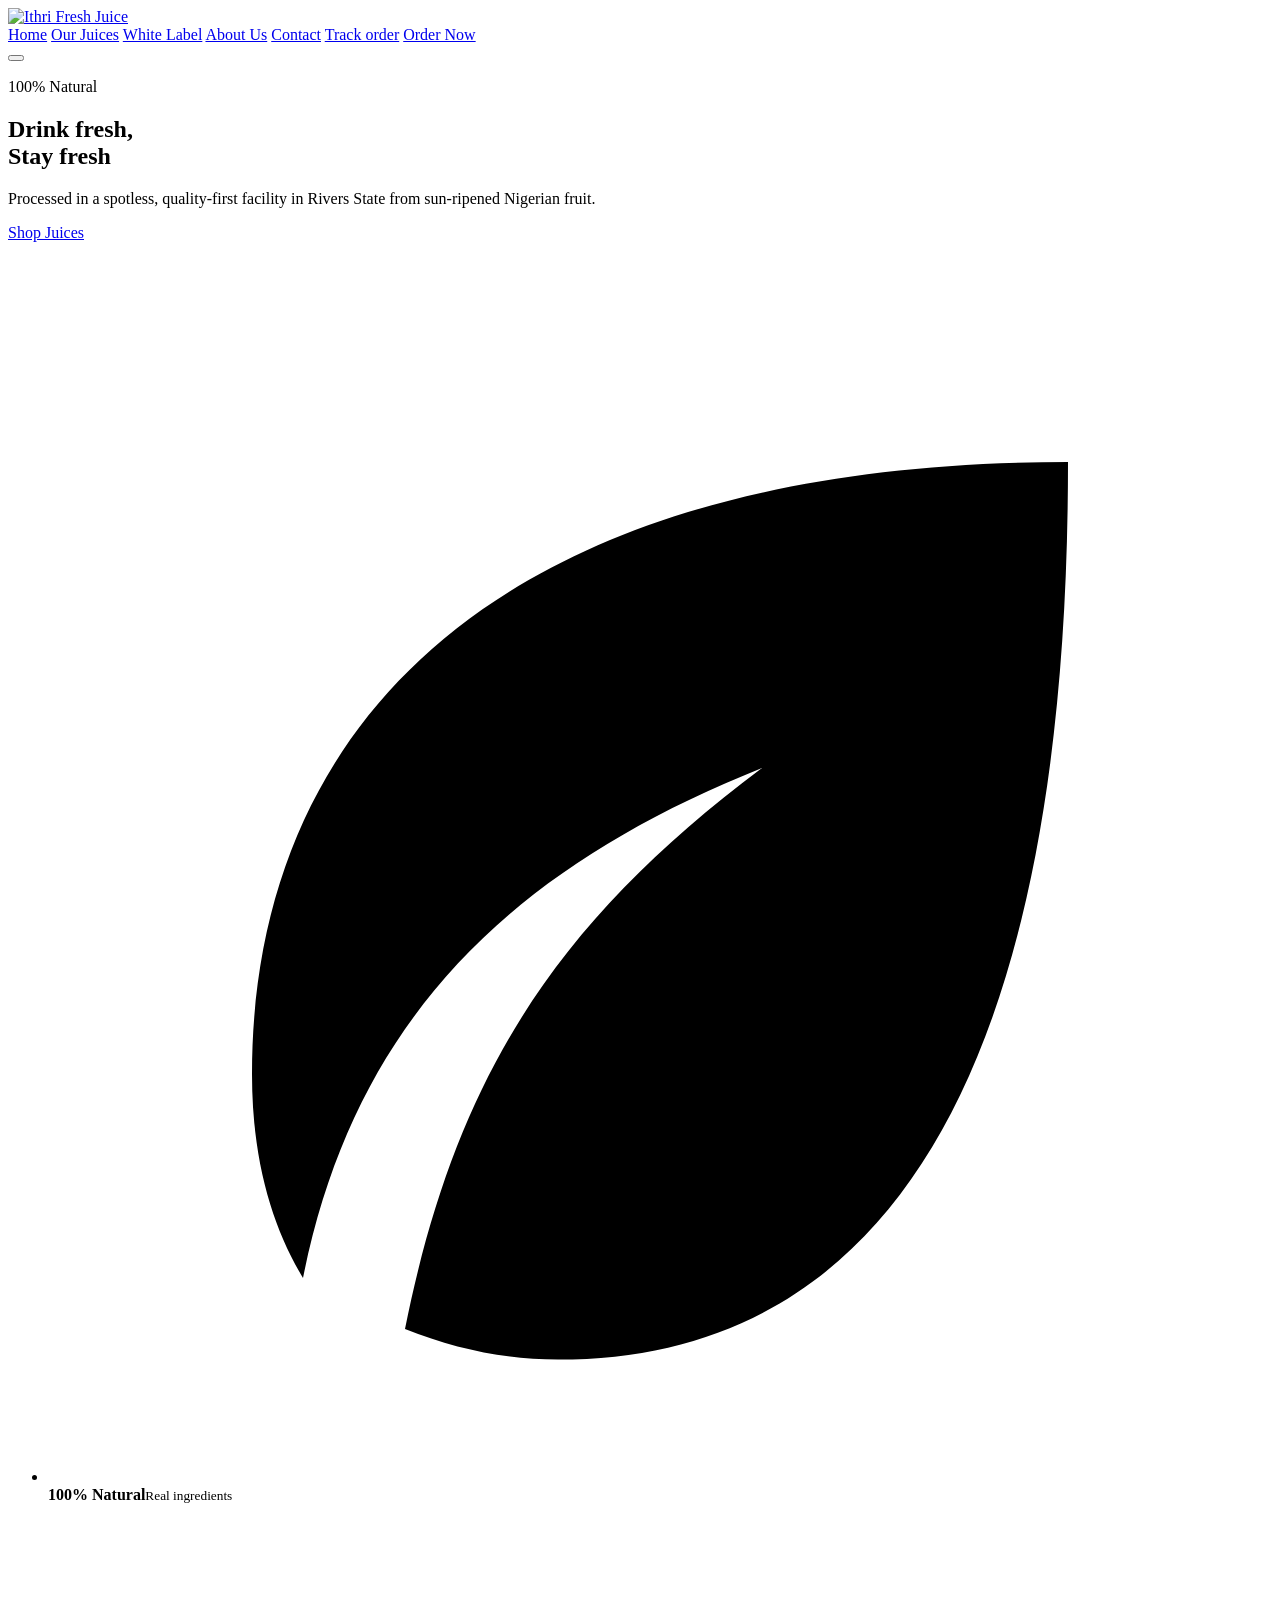
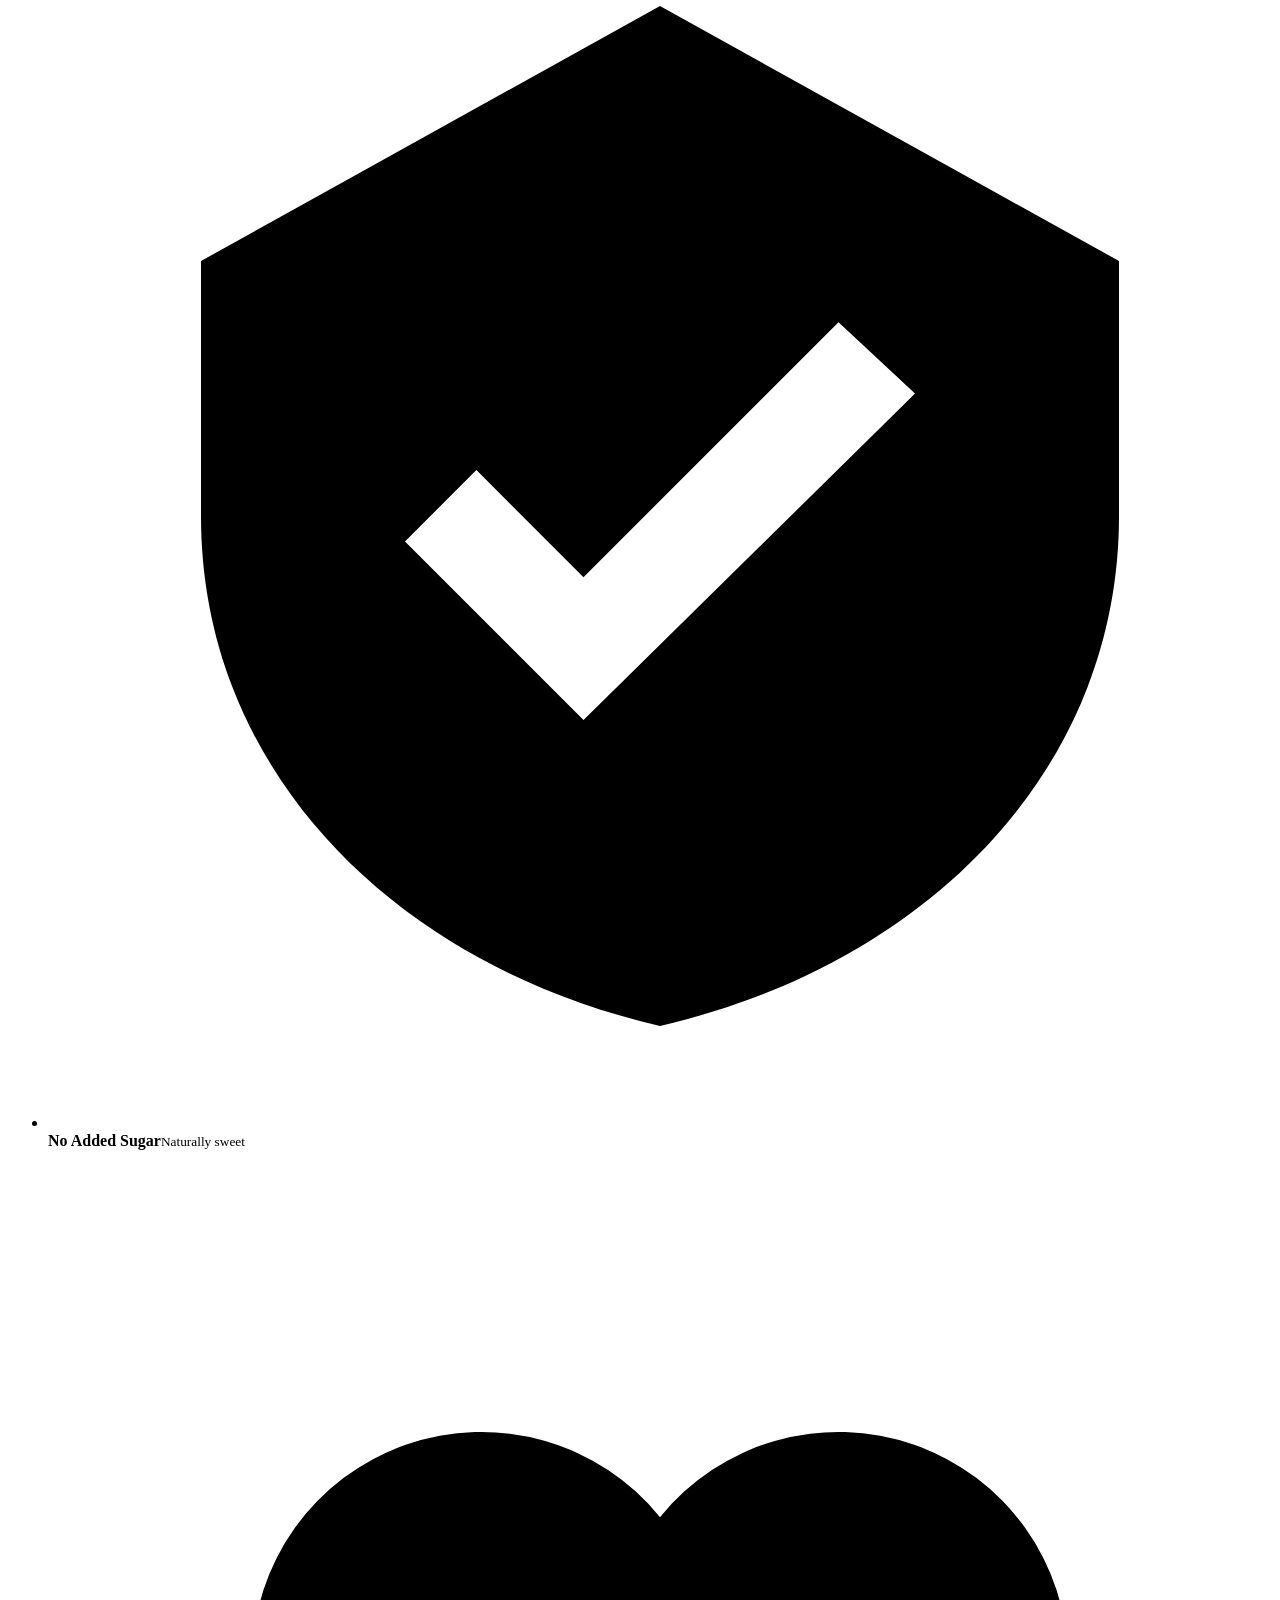
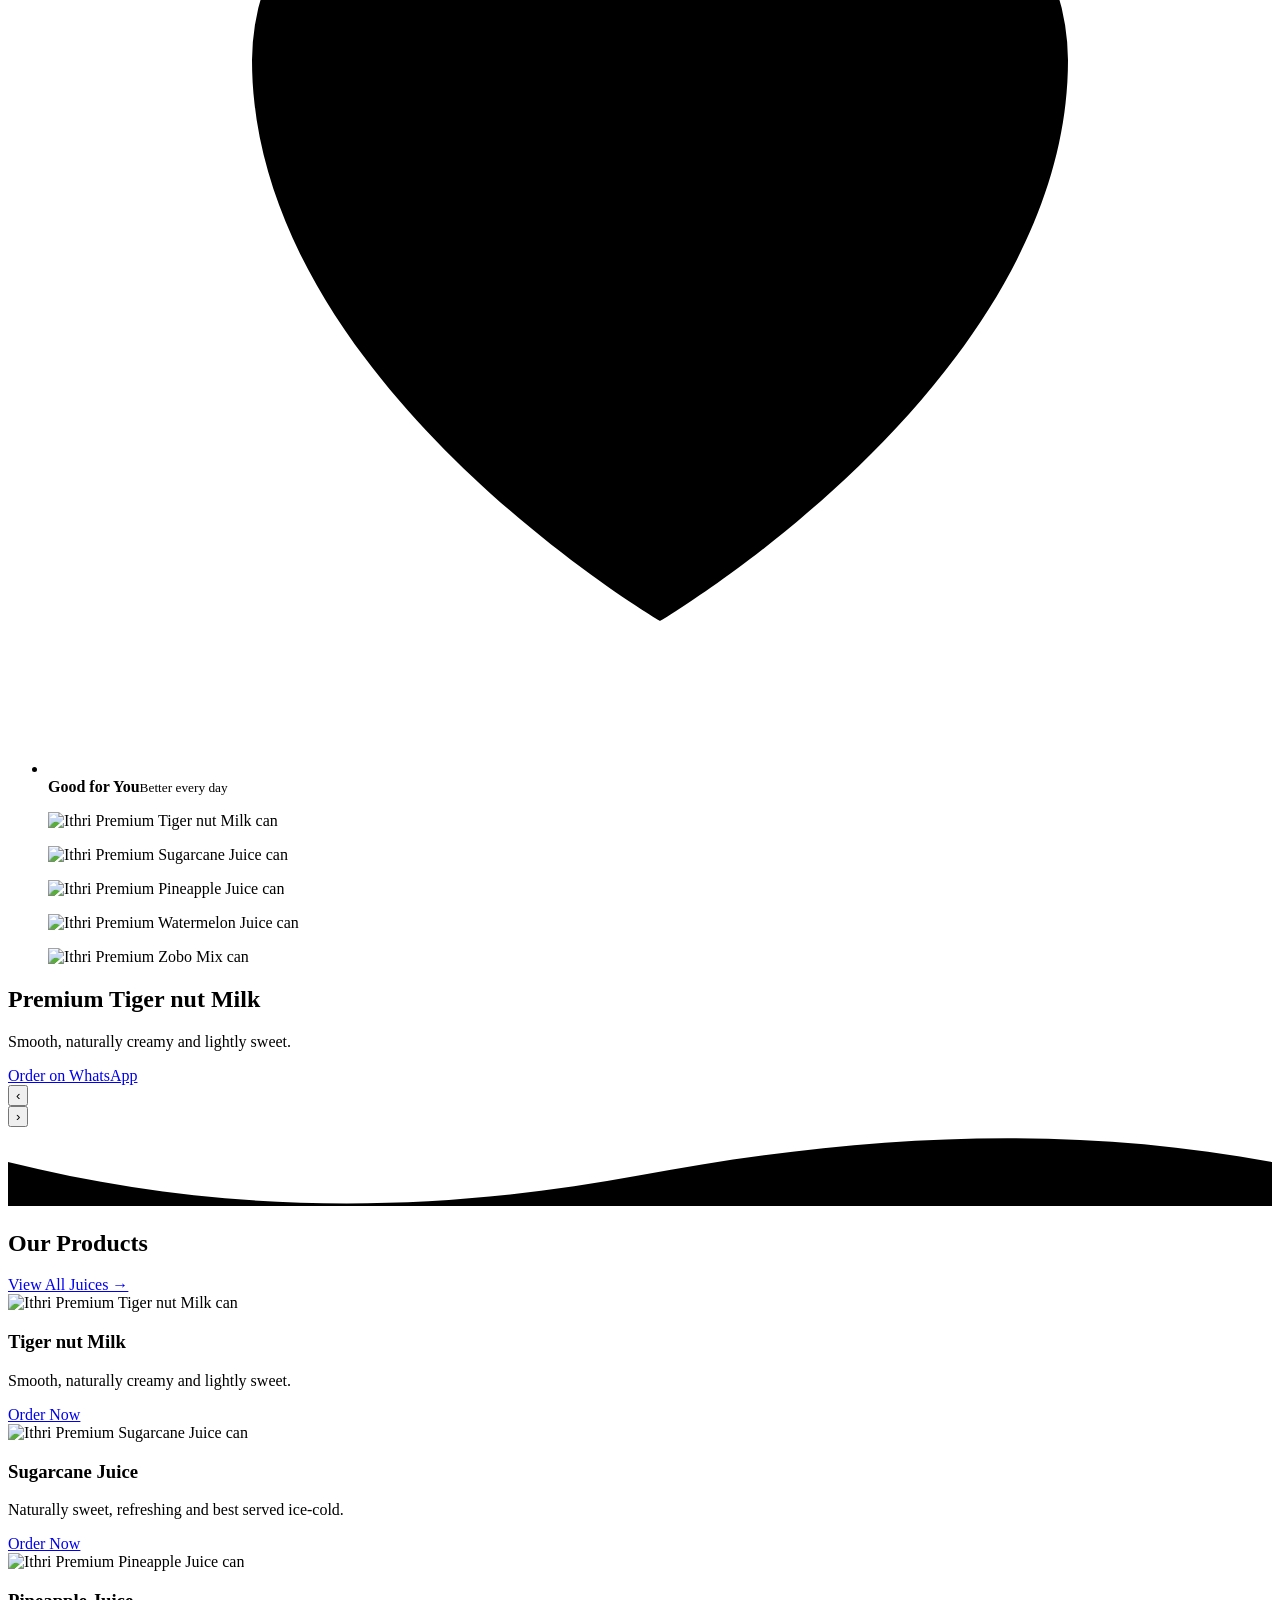
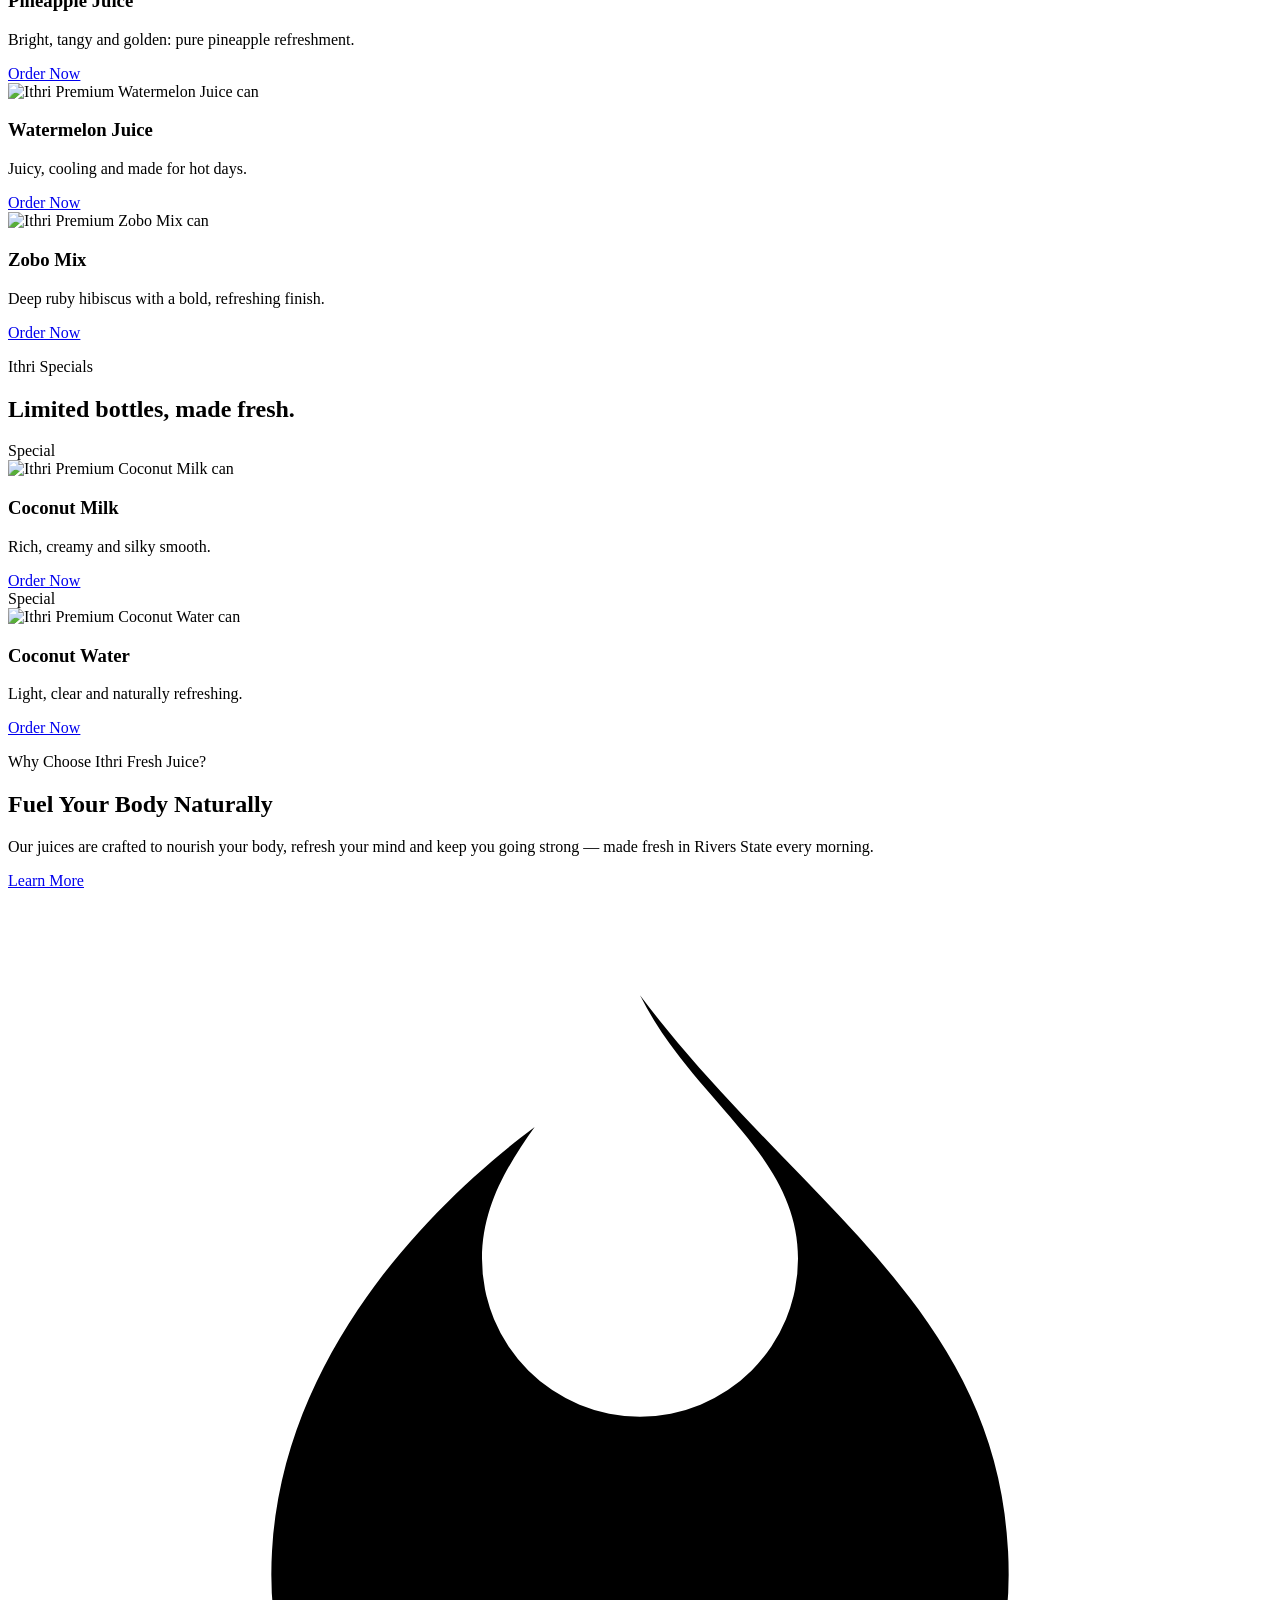
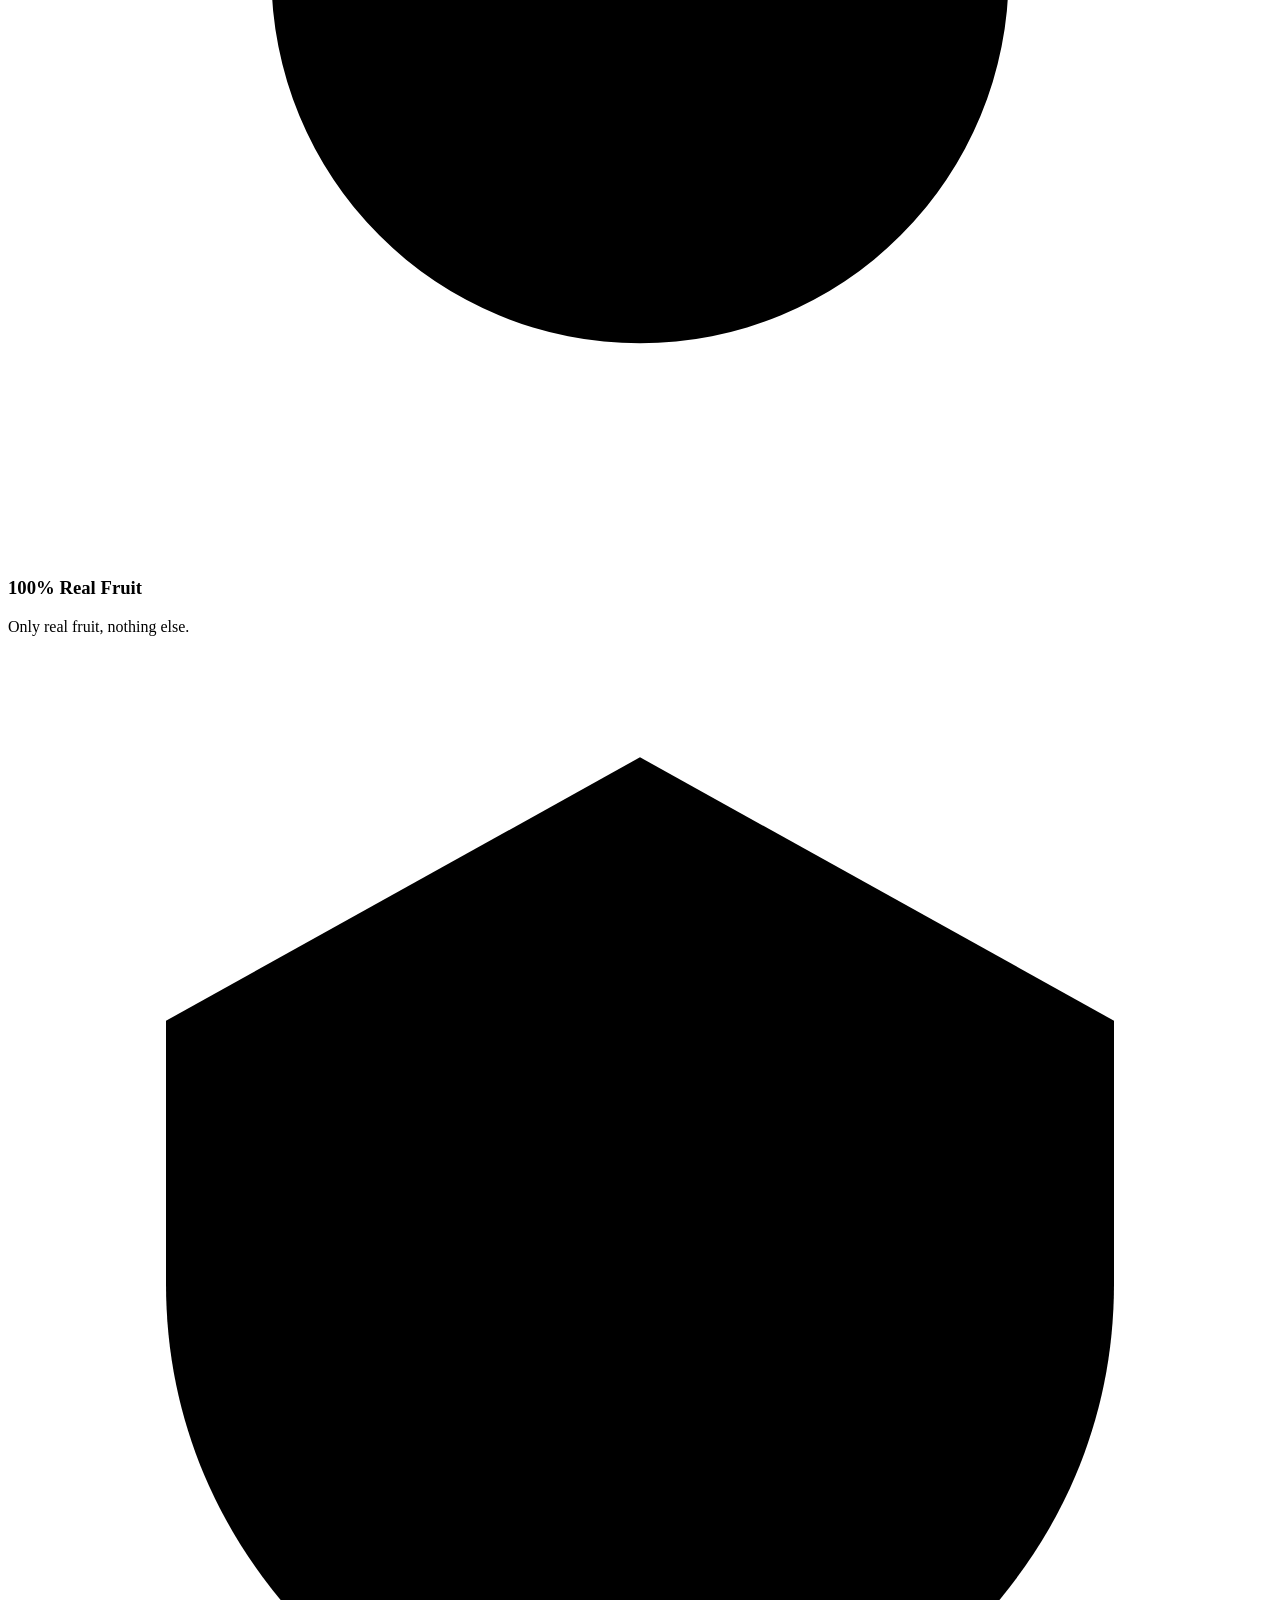
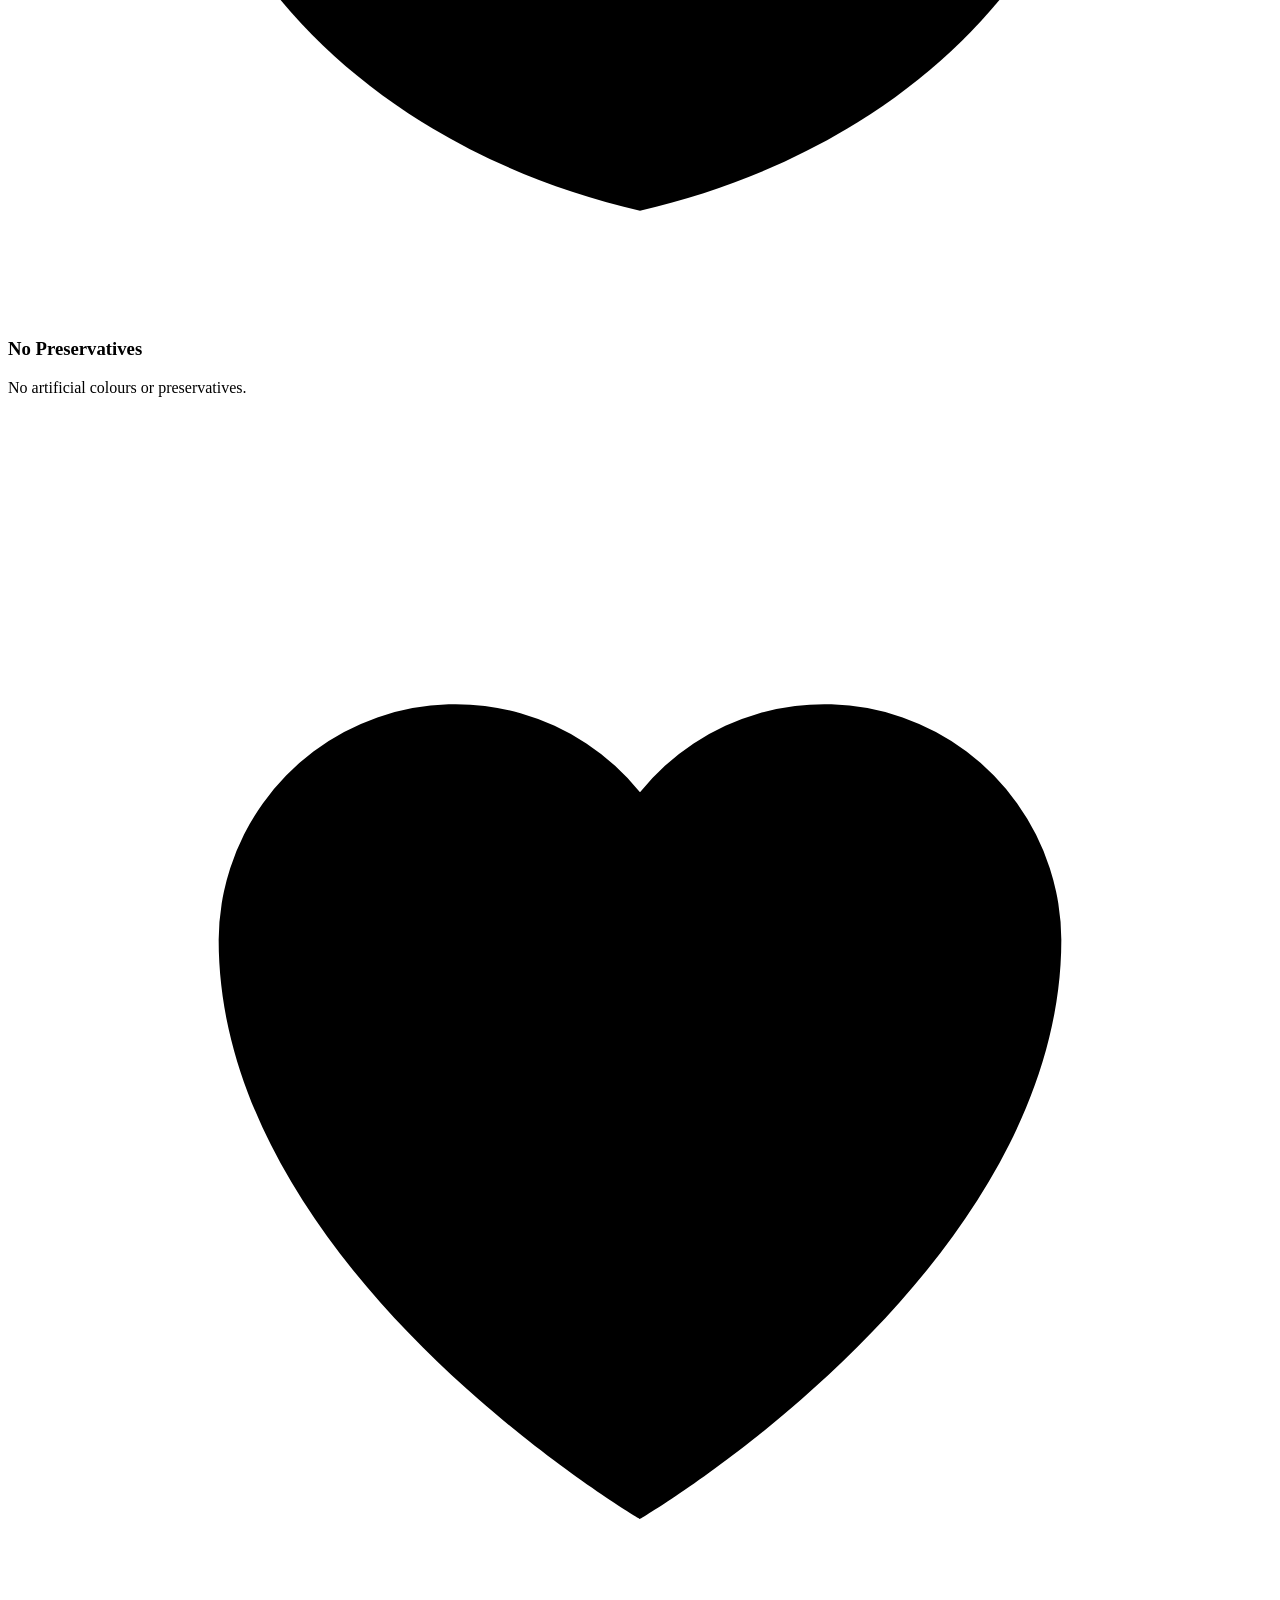
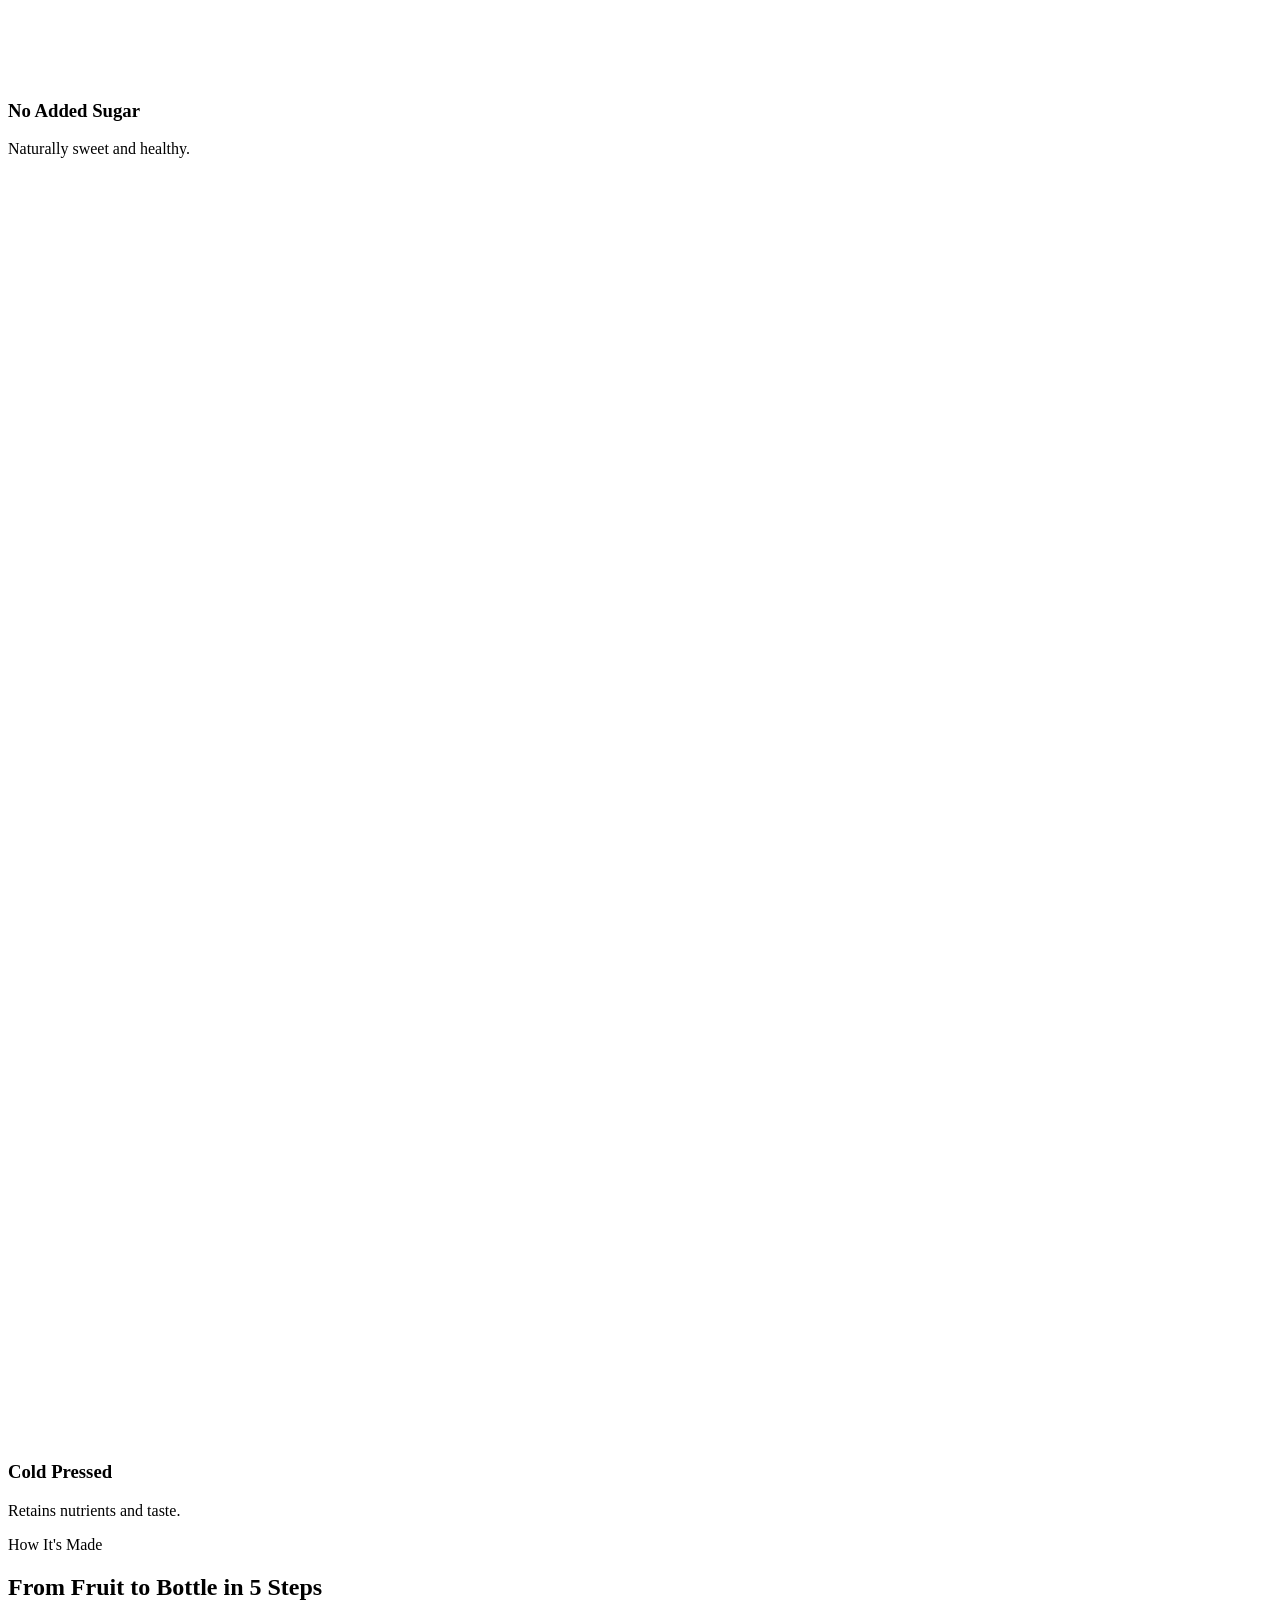
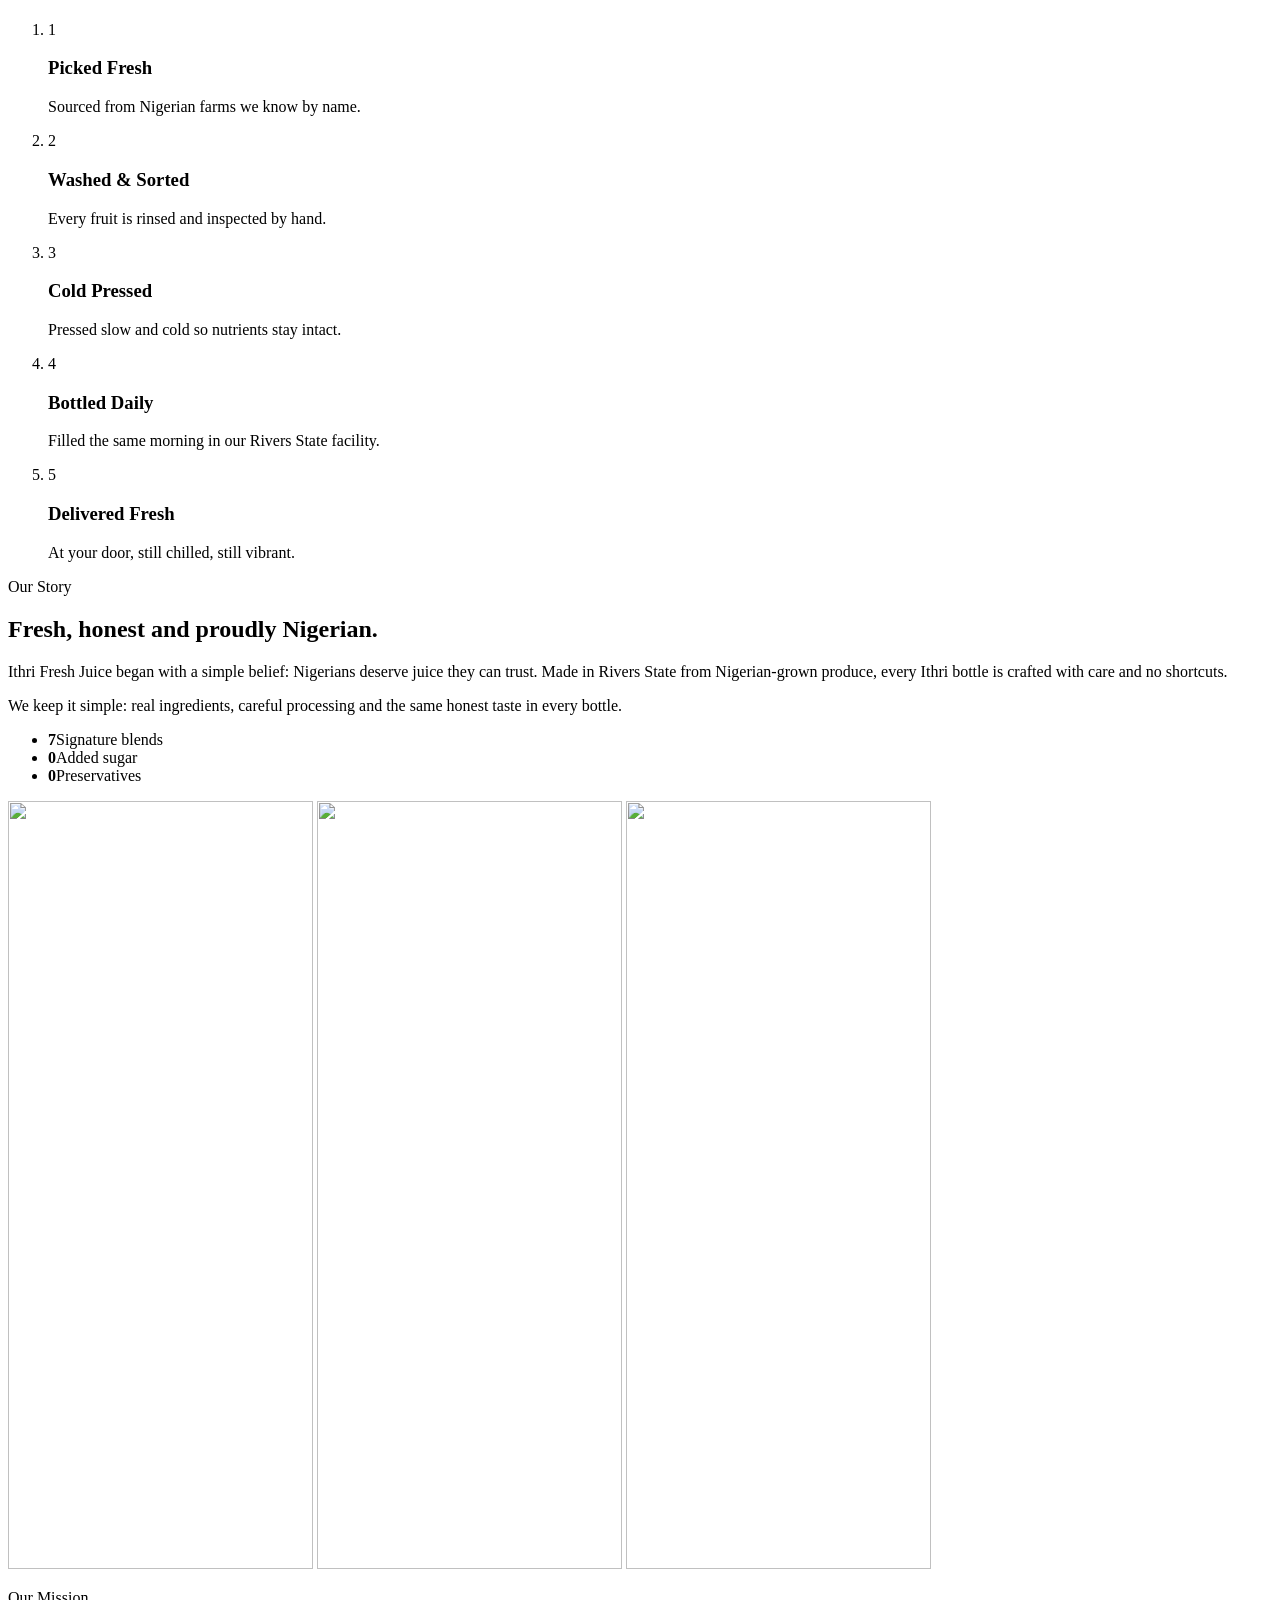
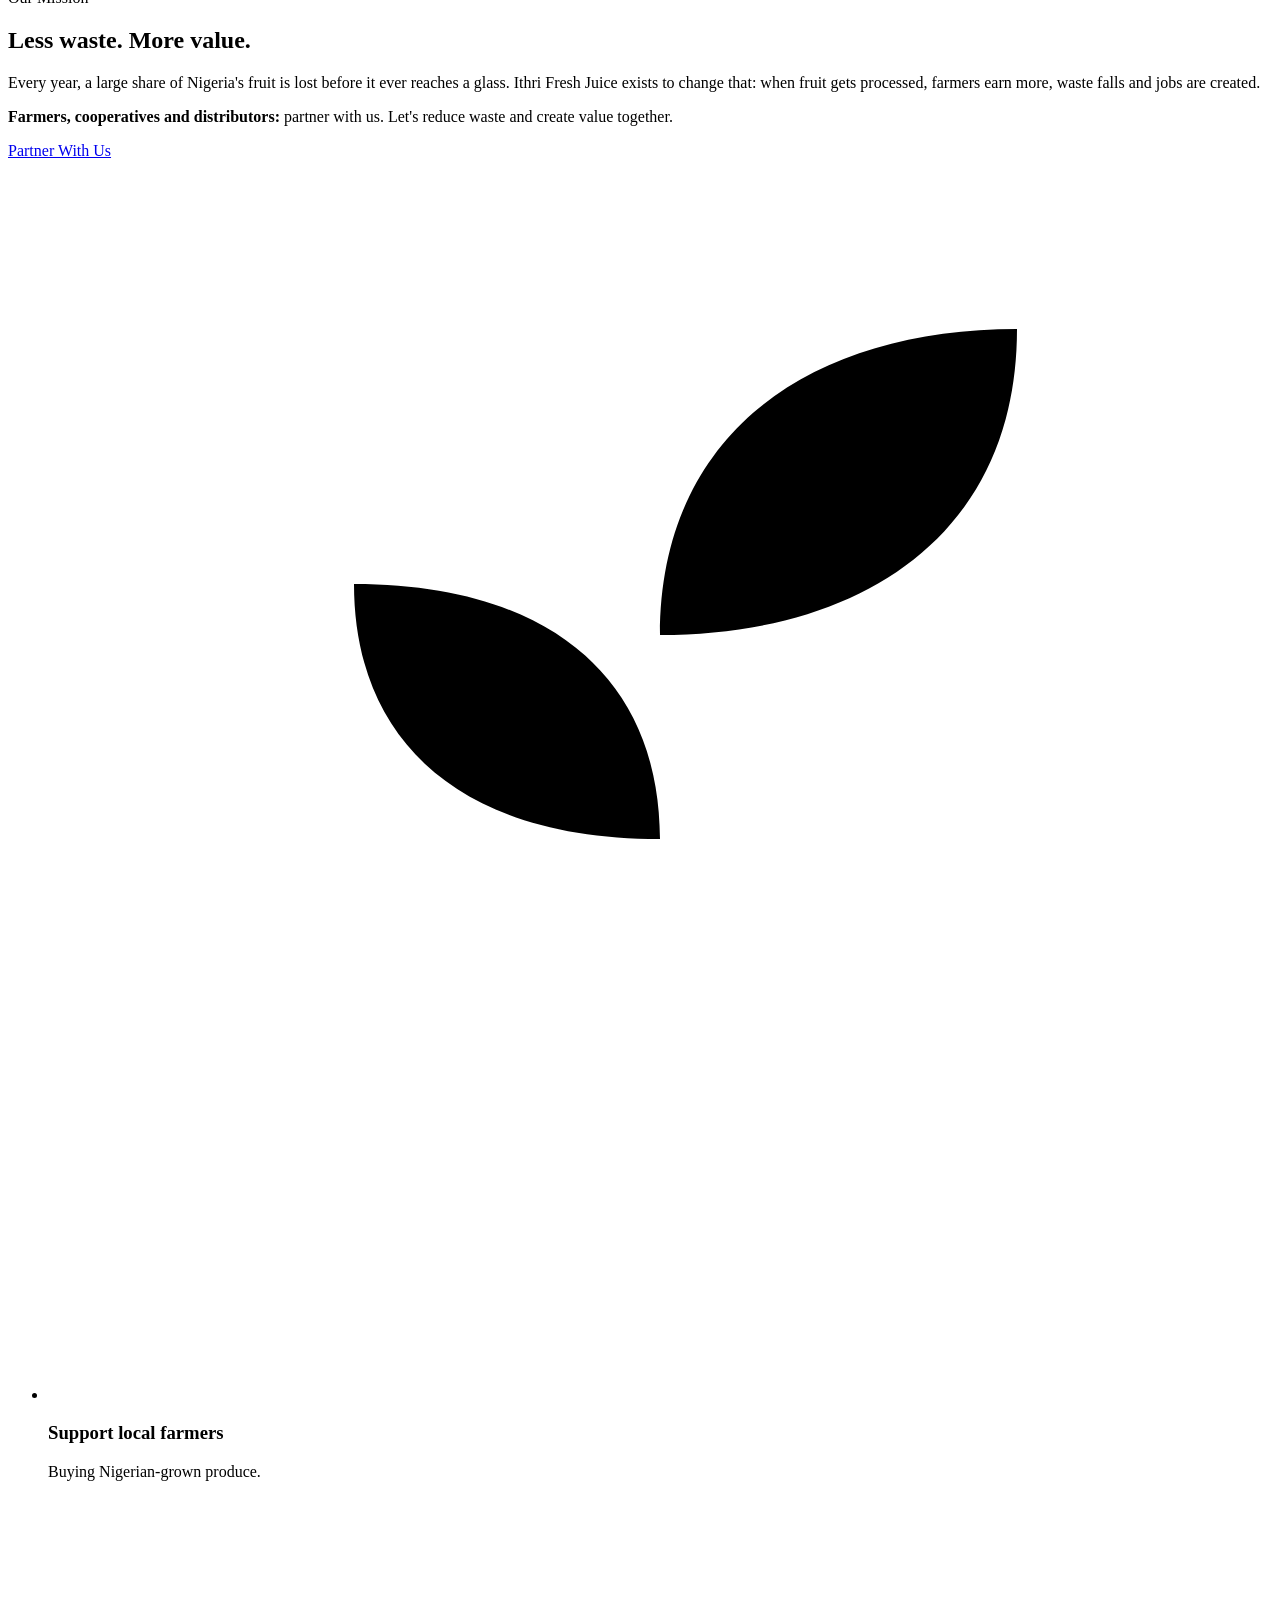
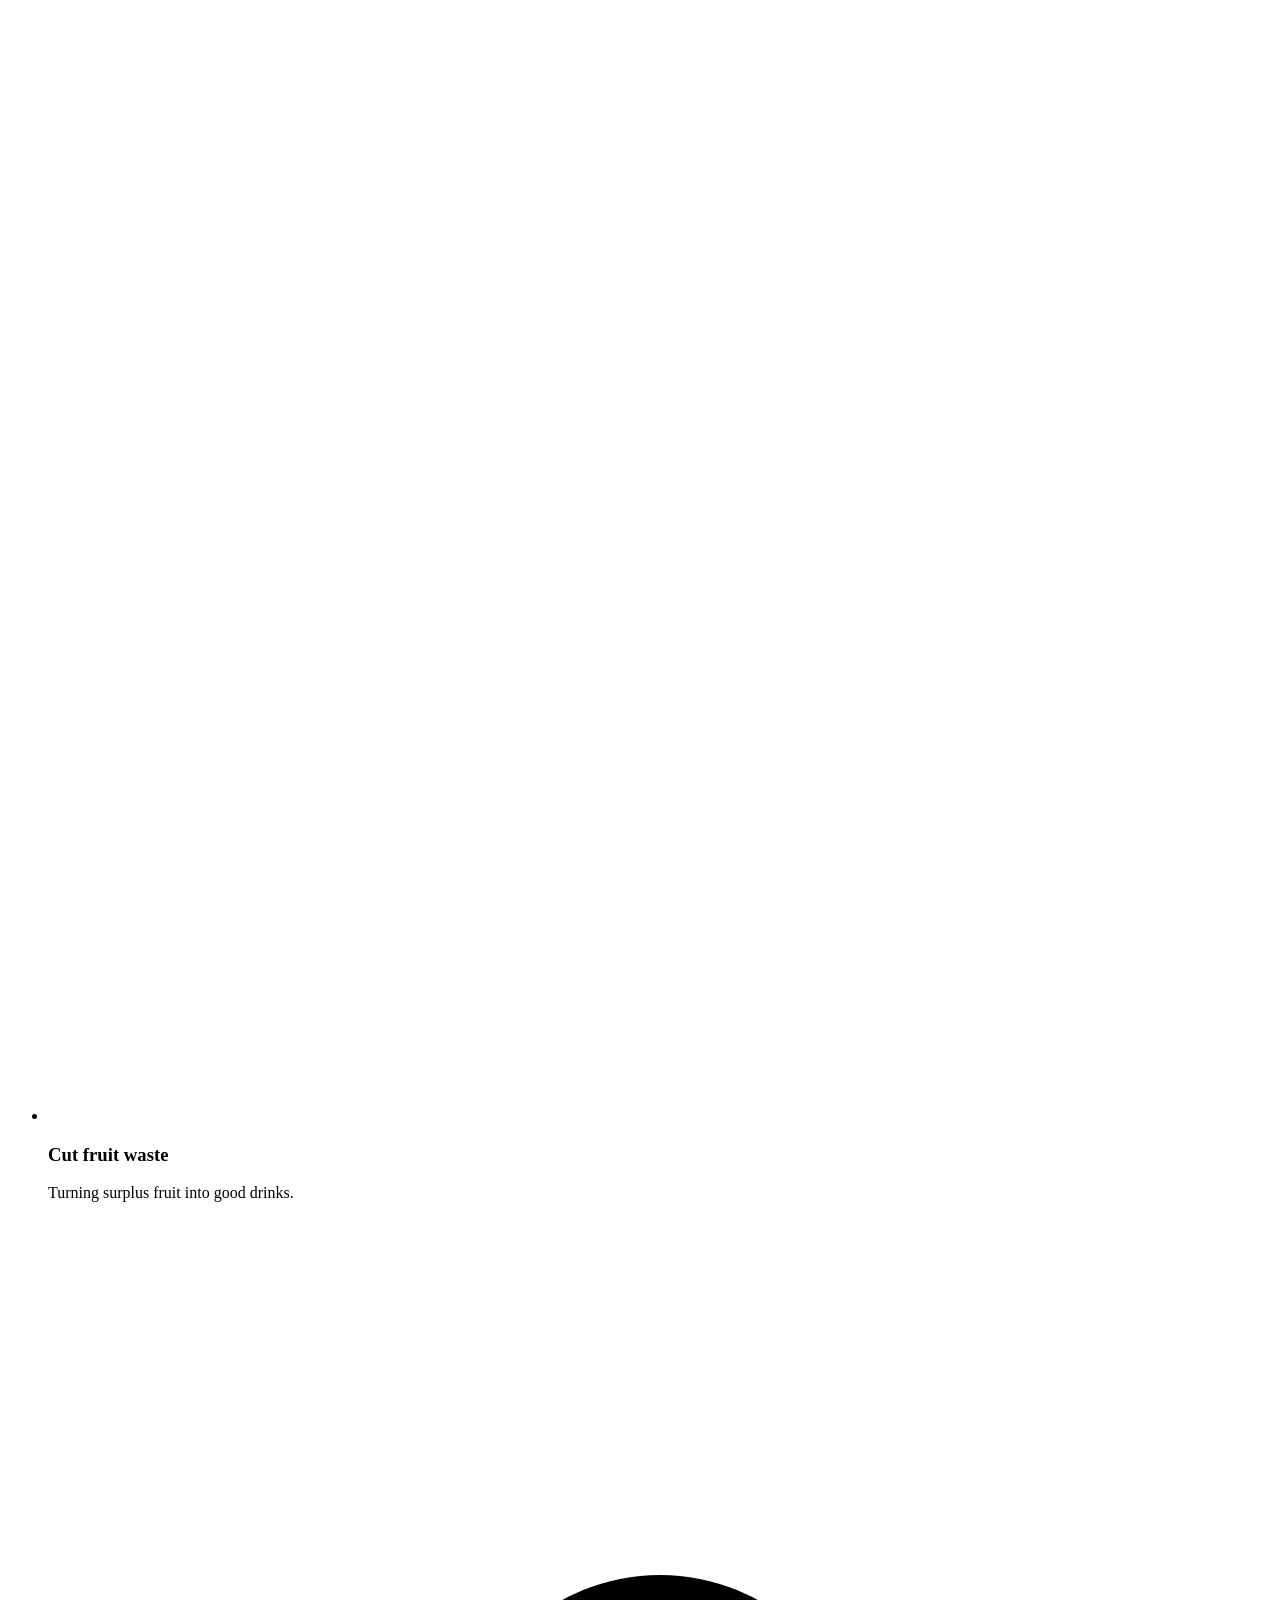
==== index.html @ c03ac266 "Add files via upload" ====
<!DOCTYPE html>
<html lang="en">
<head>
  <meta charset="utf-8">
  <meta name="viewport" content="width=device-width, initial-scale=1">
  <title>Ithri Fresh Juice | Drink fresh, Stay fresh</title>
  <meta name="description" content="Ithri Fresh Juice: natural Nigerian juices and milks processed in Rivers State. Tiger nut milk, sugarcane, pineapple, watermelon, zobo, coconut water and coconut milk.">
  <meta name="theme-color" content="#0a7a32">
  <meta property="og:type" content="website">
  <meta property="og:title" content="Ithri Fresh Juice | Drink fresh, Stay fresh">
  <meta property="og:description" content="Natural Nigerian juices and milks, processed in Rivers State.">
  <meta property="og:image" content="assets/logo.png">
  <link rel="icon" href="assets/favicon.png" type="image/png">
  <link rel="preconnect" href="https://fonts.googleapis.com">
  <link rel="preconnect" href="https://fonts.gstatic.com" crossorigin>
  <link href="https://fonts.googleapis.com/css2?family=Baloo+2:wght@600;700;800&family=Poppins:wght@400;500;600&display=swap" rel="stylesheet">
  <link rel="stylesheet" href="css/style.css">
</head>
<body>

  <!-- ============ HEADER ============ -->
  <header class="site-header" id="top">
    <div class="container header-inner">
      <a class="brand" href="#home" aria-label="Ithri Fresh Juice home"><img src="assets/logo.png" alt="Ithri Fresh Juice" width="700" height="623"></a>
      <nav class="main-nav" id="main-nav" aria-label="Main">
        <a href="#home">Home</a>
        <a href="#products">Our Juices</a>
        <a href="#" data-soon="White Label">White Label</a>
        <a href="#story">About Us</a>
        <a href="#contact">Contact</a>
        <a href="#" data-soon="Order tracking">Track order</a>
        <a class="btn btn-small nav-cta" href="#contact" data-order="">Order Now</a>
      </nav>
      <button class="nav-toggle" id="nav-toggle" aria-label="Open menu" aria-expanded="false" aria-controls="main-nav"><span></span><span></span><span></span></button>
    </div>
  </header>

  <main>
  <!-- ============ HERO ============ -->
  <section class="hero" id="home">
    <span class="blob blob-1" aria-hidden="true"></span><span class="blob blob-2" aria-hidden="true"></span><span class="blob blob-3" aria-hidden="true"></span>
    <div class="container hero-inner">
      <div class="hero-copy">
        <p class="eyebrow">100% Natural</p>
        <h1>Drink fresh,<br><span>Stay fresh</span></h1>
        <p class="lead">Processed in a spotless, quality-first facility in Rivers State from sun-ripened Nigerian fruit.</p>
        <div class="hero-actions"><a class="btn btn-yellow" href="#products">Shop Juices</a></div>
        <ul class="badges">
          <li><svg viewBox="0 0 24 24" aria-hidden="true"><path d="M20 4C9 4 4 9 4 16c0 1.700.4 3 1 4 1-5 4-8 9-10-4 3-6 6-7 11 1 .4 2 .6 3 .6C17 21.600 20 15 20 4Z"/></svg><b>100% Natural</b><small>Real ingredients</small></li>
          <li><svg viewBox="0 0 24 24" aria-hidden="true"><path d="M12 2 3 7v5c0 5 3.800 8.800 9 10 5.200-1.200 9-5 9-10V7l-9-5Zm-1.500 14L7 12.500l1.400-1.400 2.100 2.100 5-5L17 9.600 10.500 16Z"/></svg><b>No Added Sugar</b><small>Naturally sweet</small></li>
          <li><svg viewBox="0 0 24 24" aria-hidden="true"><path d="M12 21s-8-4.700-8-11a4.500 4.500 0 0 1 8-2.800A4.500 4.500 0 0 1 20 10c0 6.300-8 11-8 11Z"/></svg><b>Good for You</b><small>Better every day</small></li>
        </ul>
      </div>

      <div class="hero-stage" aria-roledescription="carousel" aria-label="Ithri products">
        <div class="stage-disc" aria-hidden="true"></div>
        <div class="slides" id="slides">
            <figure class="slide" data-name="Premium Tiger nut Milk" data-desc="Smooth, naturally creamy and lightly sweet.">
              <img src="assets/can-tigernut-milk.png" alt="Ithri Premium Tiger nut Milk can" width="305" height="768" fetchpriority="high">
            </figure>
            <figure class="slide" data-name="Premium Sugarcane Juice" data-desc="Naturally sweet, refreshing and best served ice-cold.">
              <img src="assets/can-sugarcane-juice.png" alt="Ithri Premium Sugarcane Juice can" width="305" height="768" loading="lazy">
            </figure>
            <figure class="slide" data-name="Premium Pineapple Juice" data-desc="Bright, tangy and golden: pure pineapple refreshment.">
              <img src="assets/can-pineapple-juice.png" alt="Ithri Premium Pineapple Juice can" width="305" height="768" loading="lazy">
            </figure>
            <figure class="slide" data-name="Premium Watermelon Juice" data-desc="Juicy, cooling and made for hot days.">
              <img src="assets/can-watermelon-juice.png" alt="Ithri Premium Watermelon Juice can" width="305" height="768" loading="lazy">
            </figure>
            <figure class="slide" data-name="Premium Zobo Mix" data-desc="Deep ruby hibiscus with a bold, refreshing finish.">
              <img src="assets/can-zobo-mix.png" alt="Ithri Premium Zobo Mix can" width="305" height="768" loading="lazy">
            </figure>
        </div>
        <div class="slide-caption" aria-live="polite">
          <h2 id="cap-name">Premium Tiger nut Milk</h2>
          <p id="cap-desc">Smooth, naturally creamy and lightly sweet.</p>
          <a class="btn btn-yellow btn-small" id="cap-order" href="#contact" data-order="Premium Tiger nut Milk">Order on WhatsApp</a>
        </div>
        <div class="slider-controls">
          <button class="arrow" id="prev" aria-label="Previous product">&#8249;</button>
          <div class="dots" id="dots" role="tablist" aria-label="Choose product"></div>
          <button class="arrow" id="next" aria-label="Next product">&#8250;</button>
        </div>
      </div>
    </div>
    <svg class="hero-wave" viewBox="0 0 1440 90" preserveAspectRatio="none" aria-hidden="true"><path d="M0 40C240 100 480 100 720 55S1200-5 1440 40v50H0Z"/></svg>
  </section>

  <!-- ============ OUR PRODUCTS ============ -->
  <section class="section products" id="products">
    <div class="container">
      <div class="section-head">
        <h2>Our Products</h2>
        <a class="link-arrow" href="#" data-soon="The full juice menu">View All Juices &rarr;</a>
      </div>
      <div class="product-grid">
        <article class="product-card reveal" style="--tint:var(--tint-tigernut-milk)">
          <div class="product-visual"><img src="assets/can-tigernut-milk.png" alt="Ithri Premium Tiger nut Milk can" width="305" height="768" loading="lazy"></div>
          <h3>Tiger nut Milk</h3>
          <p>Smooth, naturally creamy and lightly sweet.</p>
          <a class="btn btn-small" href="#contact" data-order="Premium Tiger nut Milk">Order Now</a>
        </article>
        <article class="product-card reveal" style="--tint:var(--tint-sugarcane-juice)">
          <div class="product-visual"><img src="assets/can-sugarcane-juice.png" alt="Ithri Premium Sugarcane Juice can" width="305" height="768" loading="lazy"></div>
          <h3>Sugarcane Juice</h3>
          <p>Naturally sweet, refreshing and best served ice-cold.</p>
          <a class="btn btn-small" href="#contact" data-order="Premium Sugarcane Juice">Order Now</a>
        </article>
        <article class="product-card reveal" style="--tint:var(--tint-pineapple-juice)">
          <div class="product-visual"><img src="assets/can-pineapple-juice.png" alt="Ithri Premium Pineapple Juice can" width="305" height="768" loading="lazy"></div>
          <h3>Pineapple Juice</h3>
          <p>Bright, tangy and golden: pure pineapple refreshment.</p>
          <a class="btn btn-small" href="#contact" data-order="Premium Pineapple Juice">Order Now</a>
        </article>
        <article class="product-card reveal" style="--tint:var(--tint-watermelon-juice)">
          <div class="product-visual"><img src="assets/can-watermelon-juice.png" alt="Ithri Premium Watermelon Juice can" width="305" height="768" loading="lazy"></div>
          <h3>Watermelon Juice</h3>
          <p>Juicy, cooling and made for hot days.</p>
          <a class="btn btn-small" href="#contact" data-order="Premium Watermelon Juice">Order Now</a>
        </article>
        <article class="product-card reveal" style="--tint:var(--tint-zobo-mix)">
          <div class="product-visual"><img src="assets/can-zobo-mix.png" alt="Ithri Premium Zobo Mix can" width="305" height="768" loading="lazy"></div>
          <h3>Zobo Mix</h3>
          <p>Deep ruby hibiscus with a bold, refreshing finish.</p>
          <a class="btn btn-small" href="#contact" data-order="Premium Zobo Mix">Order Now</a>
        </article>
      </div>
    </div>
  </section>

  <!-- ============ ITHRI SPECIALS ============ -->
  <section class="section specials" id="specials">
    <div class="container">
      <div class="section-head center">
        <p class="eyebrow dark">Ithri Specials</p>
        <h2>Limited bottles, made fresh.</h2>
      </div>
      <div class="special-grid">
        <article class="special-card reveal" style="--tint:var(--tint-coconut-milk)">
          <span class="badge">Special</span>
          <div class="special-visual"><img src="assets/can-coconut-milk.png" alt="Ithri Premium Coconut Milk can" width="305" height="768" loading="lazy"></div>
          <div class="special-body">
            <h3>Coconut Milk</h3>
            <p>Rich, creamy and silky smooth.</p>
            <a class="btn btn-small" href="#contact" data-order="Premium Coconut Milk">Order Now</a>
          </div>
        </article>
        <article class="special-card reveal" style="--tint:var(--tint-coconut-water)">
          <span class="badge">Special</span>
          <div class="special-visual"><img src="assets/can-coconut-water.png" alt="Ithri Premium Coconut Water can" width="305" height="768" loading="lazy"></div>
          <div class="special-body">
            <h3>Coconut Water</h3>
            <p>Light, clear and naturally refreshing.</p>
            <a class="btn btn-small" href="#contact" data-order="Premium Coconut Water">Order Now</a>
          </div>
        </article>
      </div>
    </div>
  </section>

  <!-- ============ WHY CHOOSE ============ -->
  <section class="section why" id="why">
    <div class="container why-inner">
      <div class="why-copy reveal">
        <p class="eyebrow dark">Why Choose Ithri Fresh Juice?</p>
        <h2>Fuel Your Body Naturally</h2>
        <p>Our juices are crafted to nourish your body, refresh your mind and keep you going strong &mdash; made fresh in Rivers State every morning.</p>
        <a class="btn" href="#story">Learn More</a>
      </div>
      <div class="why-cards">
        <div class="why-card reveal"><span class="ico"><svg viewBox="0 0 24 24"><path d="M12 2c1 2 3 3 3 5a3 3 0 0 1-6 0c0-1 .5-1.800 1-2.500C8 6 5 9 5 13a7 7 0 0 0 14 0c0-5-4-7-7-11Z"/></svg></span><h3>100% Real Fruit</h3><p>Only real fruit, nothing else.</p></div>
        <div class="why-card reveal"><span class="ico"><svg viewBox="0 0 24 24"><path d="M12 2 3 7v5c0 5 3.800 8.800 9 10 5.200-1.200 9-5 9-10V7l-9-5Z"/></svg></span><h3>No Preservatives</h3><p>No artificial colours or preservatives.</p></div>
        <div class="why-card reveal"><span class="ico"><svg viewBox="0 0 24 24"><path d="M12 21s-8-4.700-8-11a4.500 4.500 0 0 1 8-2.800A4.500 4.500 0 0 1 20 10c0 6.300-8 11-8 11Z"/></svg></span><h3>No Added Sugar</h3><p>Naturally sweet and healthy.</p></div>
        <div class="why-card reveal"><span class="ico"><svg viewBox="0 0 24 24"><path d="M12 2v6m0 0 3-3m-3 3L9 5M4 14h16M6 18h12M8 22h8"/></svg></span><h3>Cold Pressed</h3><p>Retains nutrients and taste.</p></div>
      </div>
    </div>
  </section>

  <!-- ============ HOW IT'S MADE ============ -->
  <section class="section process" id="process">
    <div class="container">
      <div class="section-head center">
        <p class="eyebrow">How It's Made</p>
        <h2>From Fruit to Bottle in 5 Steps</h2>
      </div>
      <ol class="steps">
        <li class="reveal"><span class="num">1</span><h3>Picked Fresh</h3><p>Sourced from Nigerian farms we know by name.</p></li>
        <li class="reveal"><span class="num">2</span><h3>Washed &amp; Sorted</h3><p>Every fruit is rinsed and inspected by hand.</p></li>
        <li class="reveal"><span class="num">3</span><h3>Cold Pressed</h3><p>Pressed slow and cold so nutrients stay intact.</p></li>
        <li class="reveal"><span class="num">4</span><h3>Bottled Daily</h3><p>Filled the same morning in our Rivers State facility.</p></li>
        <li class="reveal"><span class="num">5</span><h3>Delivered Fresh</h3><p>At your door, still chilled, still vibrant.</p></li>
      </ol>
    </div>
  </section>

  <!-- ============ OUR STORY ============ -->
  <section class="section story" id="story">
    <div class="container story-inner">
      <div class="story-copy reveal">
        <p class="eyebrow dark">Our Story</p>
        <h2>Fresh, honest and proudly Nigerian.</h2>
        <p>Ithri Fresh Juice began with a simple belief: Nigerians deserve juice they can trust. Made in Rivers State from Nigerian-grown produce, every Ithri bottle is crafted with care and no shortcuts.</p>
        <p>We keep it simple: real ingredients, careful processing and the same honest taste in every bottle.</p>
        <ul class="stats">
          <li><b>7</b><span>Signature blends</span></li>
          <li><b>0</b><span>Added sugar</span></li>
          <li><b>0</b><span>Preservatives</span></li>
        </ul>
      </div>
      <div class="story-visual reveal" aria-hidden="true">
        <div class="story-disc"></div>
        <img class="c1" src="assets/can-pineapple-juice.png" alt="" loading="lazy" width="305" height="768">
        <img class="c2" src="assets/can-watermelon-juice.png" alt="" loading="lazy" width="305" height="768">
        <img class="c3" src="assets/can-sugarcane-juice.png" alt="" loading="lazy" width="305" height="768">
      </div>
    </div>
  </section>

  <!-- ============ MISSION ============ -->
  <section class="section mission" id="mission">
    <div class="container mission-inner">
      <div class="mission-copy reveal">
        <p class="eyebrow">Our Mission</p>
        <h2>Less waste. More value.</h2>
        <p>Every year, a large share of Nigeria's fruit is lost before it ever reaches a glass. Ithri Fresh Juice exists to change that: when fruit gets processed, farmers earn more, waste falls and jobs are created.</p>
        <p><b>Farmers, cooperatives and distributors:</b> partner with us. Let's reduce waste and create value together.</p>
        <a class="btn btn-yellow" href="#contact" data-order="" data-msg="Hello Ithri Fresh Juice, I'd like to discuss a partnership.">Partner With Us</a>
      </div>
      <ul class="pillars">
        <li class="reveal"><span class="ico"><svg viewBox="0 0 24 24"><path d="M12 22V9m0 0c0-4 3-6 7-6 0 4-3 6-7 6Zm0 4c0-3-2-5-6-5 0 3 2 5 6 5Z"/></svg></span><h3>Support local farmers</h3><p>Buying Nigerian-grown produce.</p></li>
        <li class="reveal"><span class="ico"><svg viewBox="0 0 24 24"><path d="M12 3v4M12 17v4M3 12h4M17 12h4M5.600 5.600l2.800 2.800M15.600 15.600l2.800 2.800M18.400 5.600l-2.800 2.800M8.400 15.600l-2.800 2.800"/></svg></span><h3>Cut fruit waste</h3><p>Turning surplus fruit into good drinks.</p></li>
        <li class="reveal"><span class="ico"><svg viewBox="0 0 24 24"><path d="M16 11a4 4 0 1 0-8 0m-4 9c0-4 3-6 8-6s8 2 8 6"/></svg></span><h3>Create jobs</h3><p>Growing opportunity in our communities.</p></li>
      </ul>
    </div>
  </section>

  <!-- ============ INSTAGRAM (shown when a handle is set in js/config.js) ============ -->
  <section class="section insta" id="instagram" hidden>
    <div class="container center">
      <p class="eyebrow dark">Follow Us On Instagram</p>
      <h3 class="insta-handle"><a id="insta-link" href="#" target="_blank" rel="noopener"></a></h3>
      <div class="insta-grid">
        <a href="#" class="insta-tile"><img src="assets/can-tigernut-milk.png" alt="" loading="lazy" width="305" height="768"></a>
        <a href="#" class="insta-tile"><img src="assets/can-pineapple-juice.png" alt="" loading="lazy" width="305" height="768"></a>
        <a href="#" class="insta-tile"><img src="assets/can-watermelon-juice.png" alt="" loading="lazy" width="305" height="768"></a>
        <a href="#" class="insta-tile"><img src="assets/can-zobo-mix.png" alt="" loading="lazy" width="305" height="768"></a>
      </div>
    </div>
  </section>

  <!-- ============ FAQ ============ -->
  <section class="section faq" id="faq">
    <div class="container faq-inner">
      <div class="section-head center">
        <p class="eyebrow dark">Frequently Asked Questions</p>
        <h2>Got Questions? We've Got Answers.</h2>
      </div>
      <div class="faq-list">
        <details class="reveal"><summary>How long does the juice last?</summary><p>Our juices are made without preservatives, so keep them chilled and enjoy them within a few days of purchase.</p></details>
        <details class="reveal"><summary>Do you add sugar or sweeteners?</summary><p>No. The sweetness comes from the fruit itself.</p></details>
        <details class="reveal"><summary>Do you deliver nationwide?</summary><p>Message us on WhatsApp with your location and we'll let you know the delivery options available to you.</p></details>
        <details class="reveal"><summary>Can I refrigerate the juice?</summary><p>Yes, please do. Fresh juice is best kept refrigerated and served chilled.</p></details>
      </div>
    </div>
  </section>

  <!-- ============ NEWSLETTER (shown when formEmail is set in js/config.js) ============ -->
  <section class="section newsletter" id="newsletter" hidden>
    <div class="container newsletter-inner">
      <div>
        <p class="eyebrow">Join Our Community</p>
        <h3>Fresh news from Ithri</h3>
        <p>Quiet little health notes and new flavours, straight to your inbox.</p>
      </div>
      <form id="news-form" class="news-form" novalidate>
        <label class="sr-only" for="news-email">Email address</label>
        <input id="news-email" type="email" name="email" placeholder="Your email address" required autocomplete="email">
        <button class="btn btn-yellow" type="submit">Subscribe</button>
        <p class="form-msg" id="news-msg" role="status"></p>
      </form>
    </div>
  </section>
  </main>

  <!-- ============ FOOTER ============ -->
  <footer class="site-footer" id="contact">
    <div class="container footer-grid">
      <div class="foot-brand">
        <img src="assets/logo-clean.png" alt="Ithri Fresh Juice" width="700" height="582" loading="lazy">
        <p>Pure. Fresh. Real. Natural Nigerian juice, made in Rivers State.</p>
        <a class="foot-ig" id="foot-ig" href="#" target="_blank" rel="noopener" hidden>Instagram</a>
      </div>
      <nav aria-label="Menu">
        <h4>Menu</h4>
        <ul>
          <li><a href="#home">Home</a></li>
          <li><a href="#products">Our Juices</a></li>
          <li><a href="#" data-soon="White Label">White Label</a></li>
        </ul>
      </nav>
      <nav aria-label="Information">
        <h4>Information</h4>
        <ul>
          <li><a href="#story">About Us</a></li>
          <li><a href="#contact">Contact</a></li>
          <li><a href="#" data-soon="Delivery information">Delivery Information</a></li>
          <li><a href="#" data-soon="Returns &amp; refunds">Returns &amp; Refunds</a></li>
          <li><a href="#" data-soon="Terms &amp; conditions">Terms &amp; Conditions</a></li>
        </ul>
      </nav>
      <div>
        <h4>Customer Care</h4>
        <ul class="care">
          <li><a id="foot-wa" href="#" target="_blank" rel="noopener">WhatsApp</a></li>
          <li id="foot-email-li" hidden><a id="foot-email" href="#"></a></li>
          <li id="foot-address"></li>
          <li id="foot-hours" hidden></li>
        </ul>
      </div>
    </div>
    <div class="container foot-bottom">
      <p>&copy; 2026 Ithri Fresh Juice. All rights reserved.</p>
      <p>Made fresh in Rivers State. Built with purpose.</p>
    </div>
  </footer>

  <div class="toast" id="toast" role="status" aria-live="polite"></div>
  <script src="js/config.js"></script>
  <script src="js/main.js"></script>
</body>
</html>
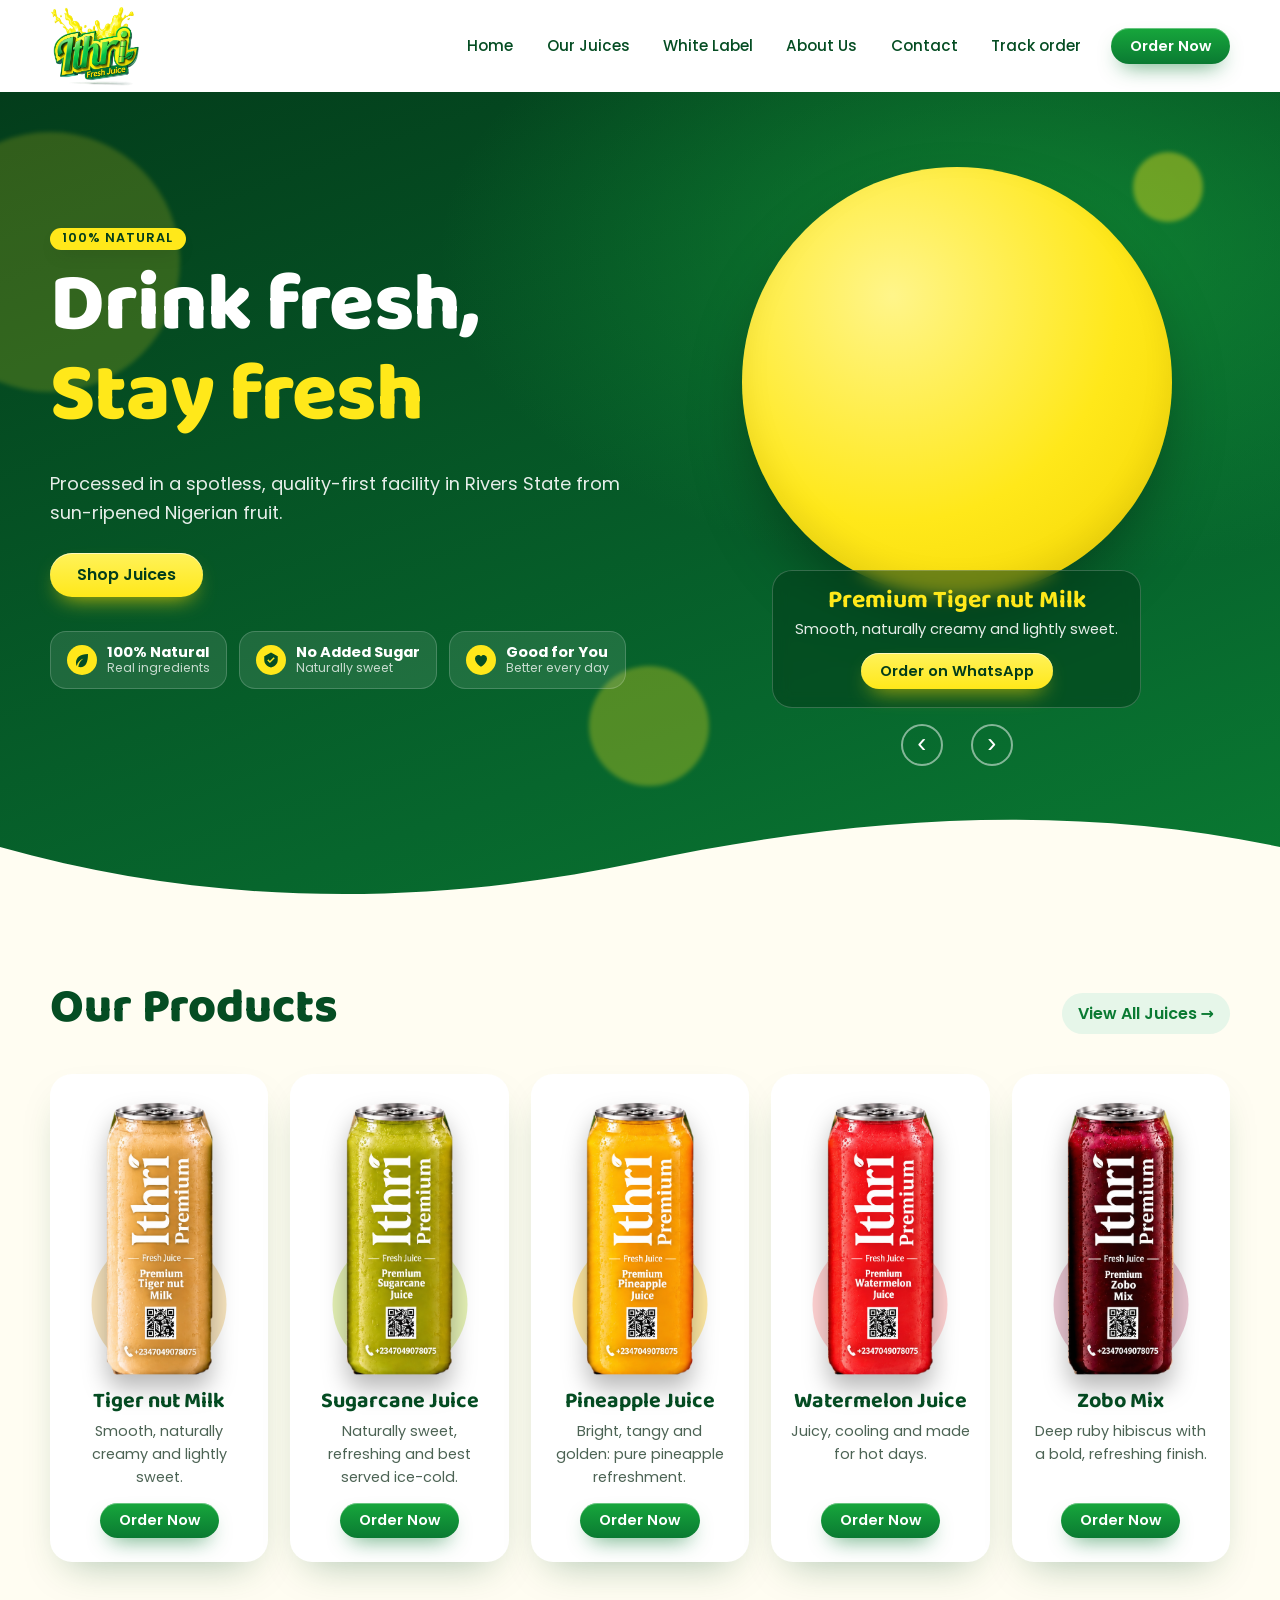
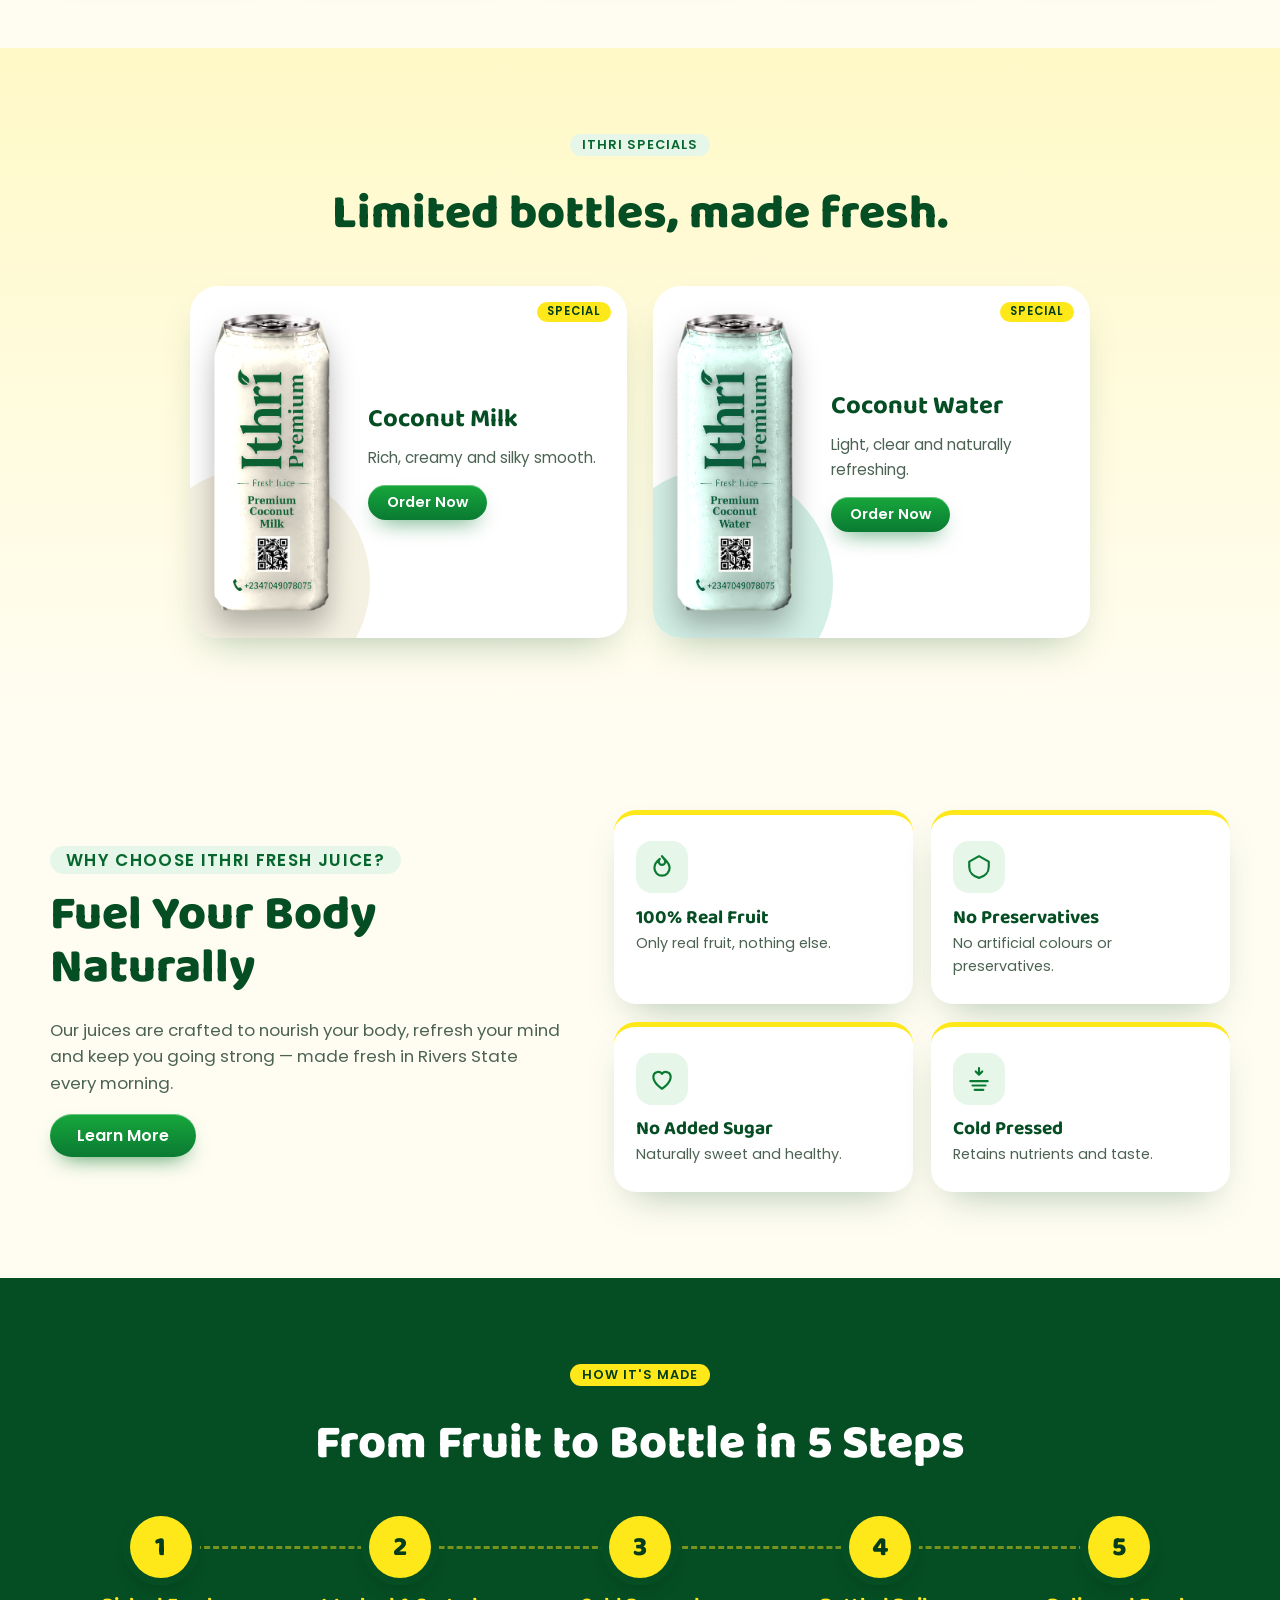
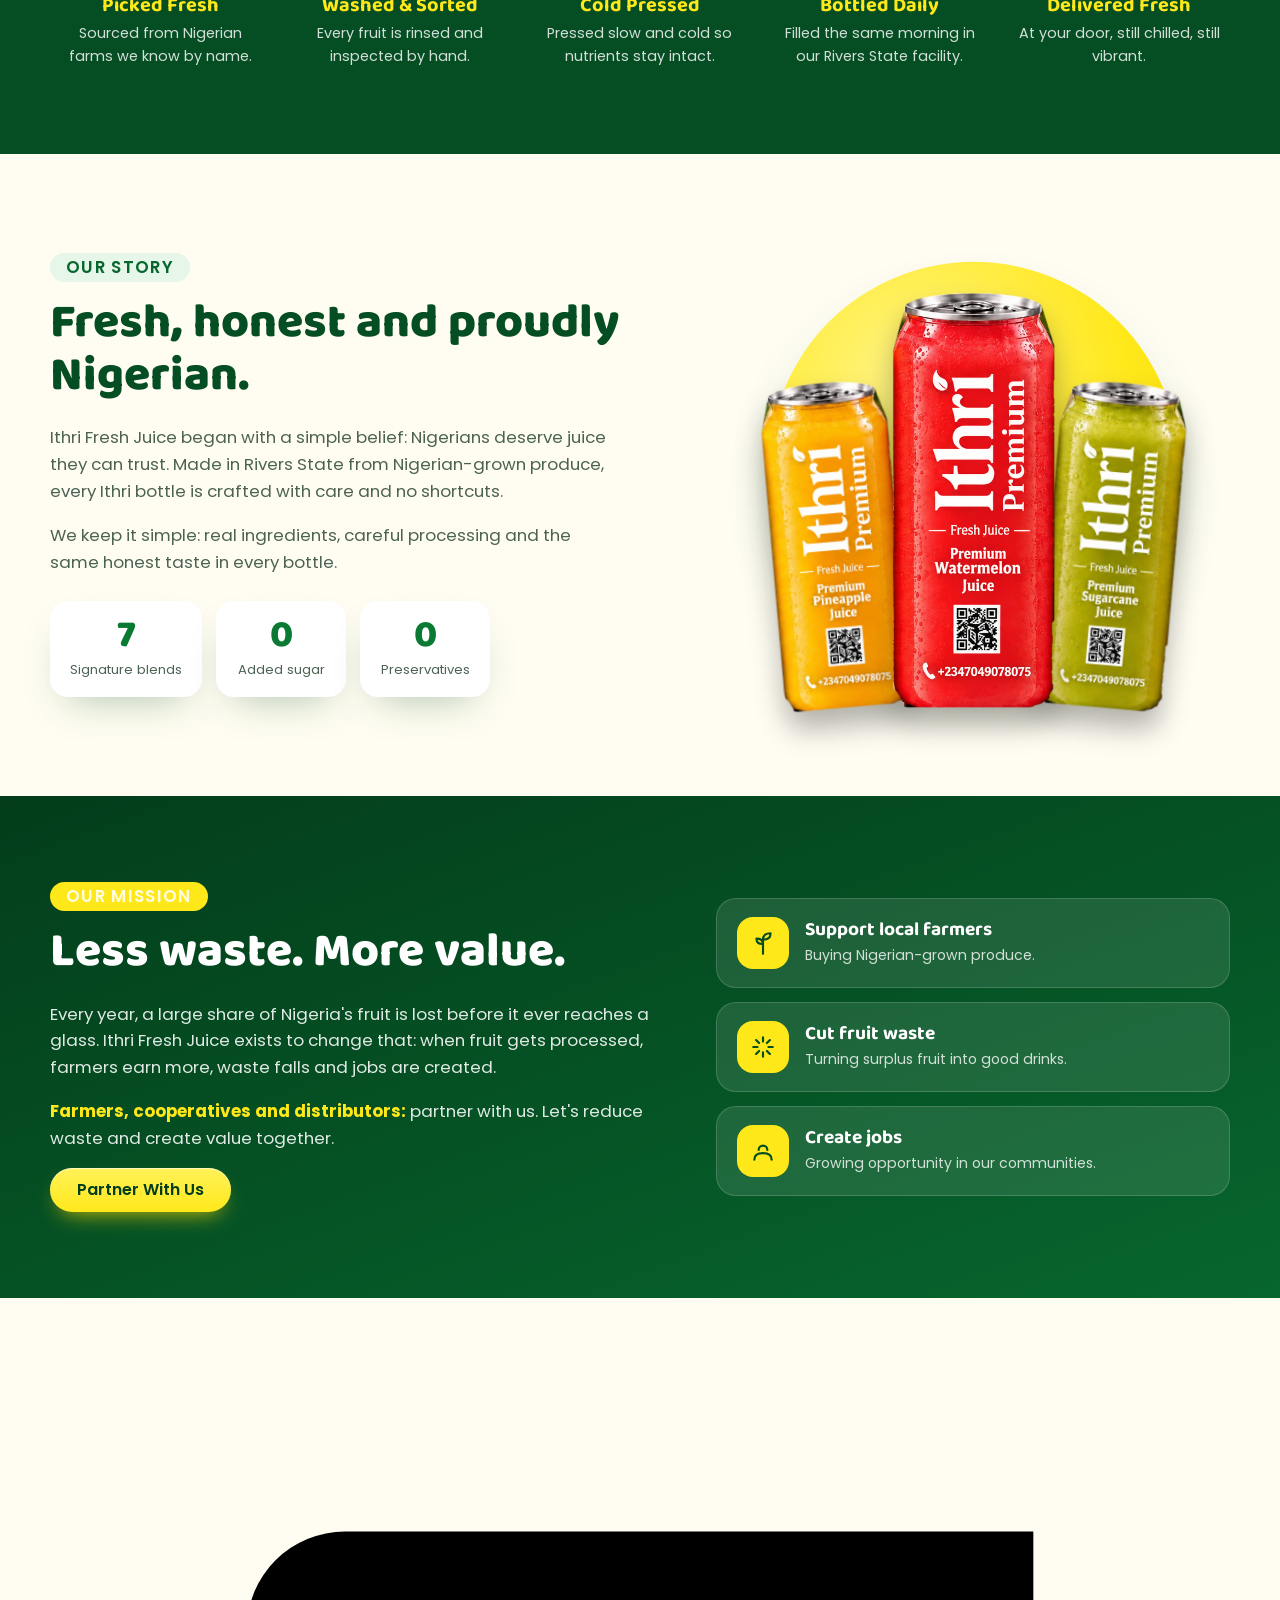
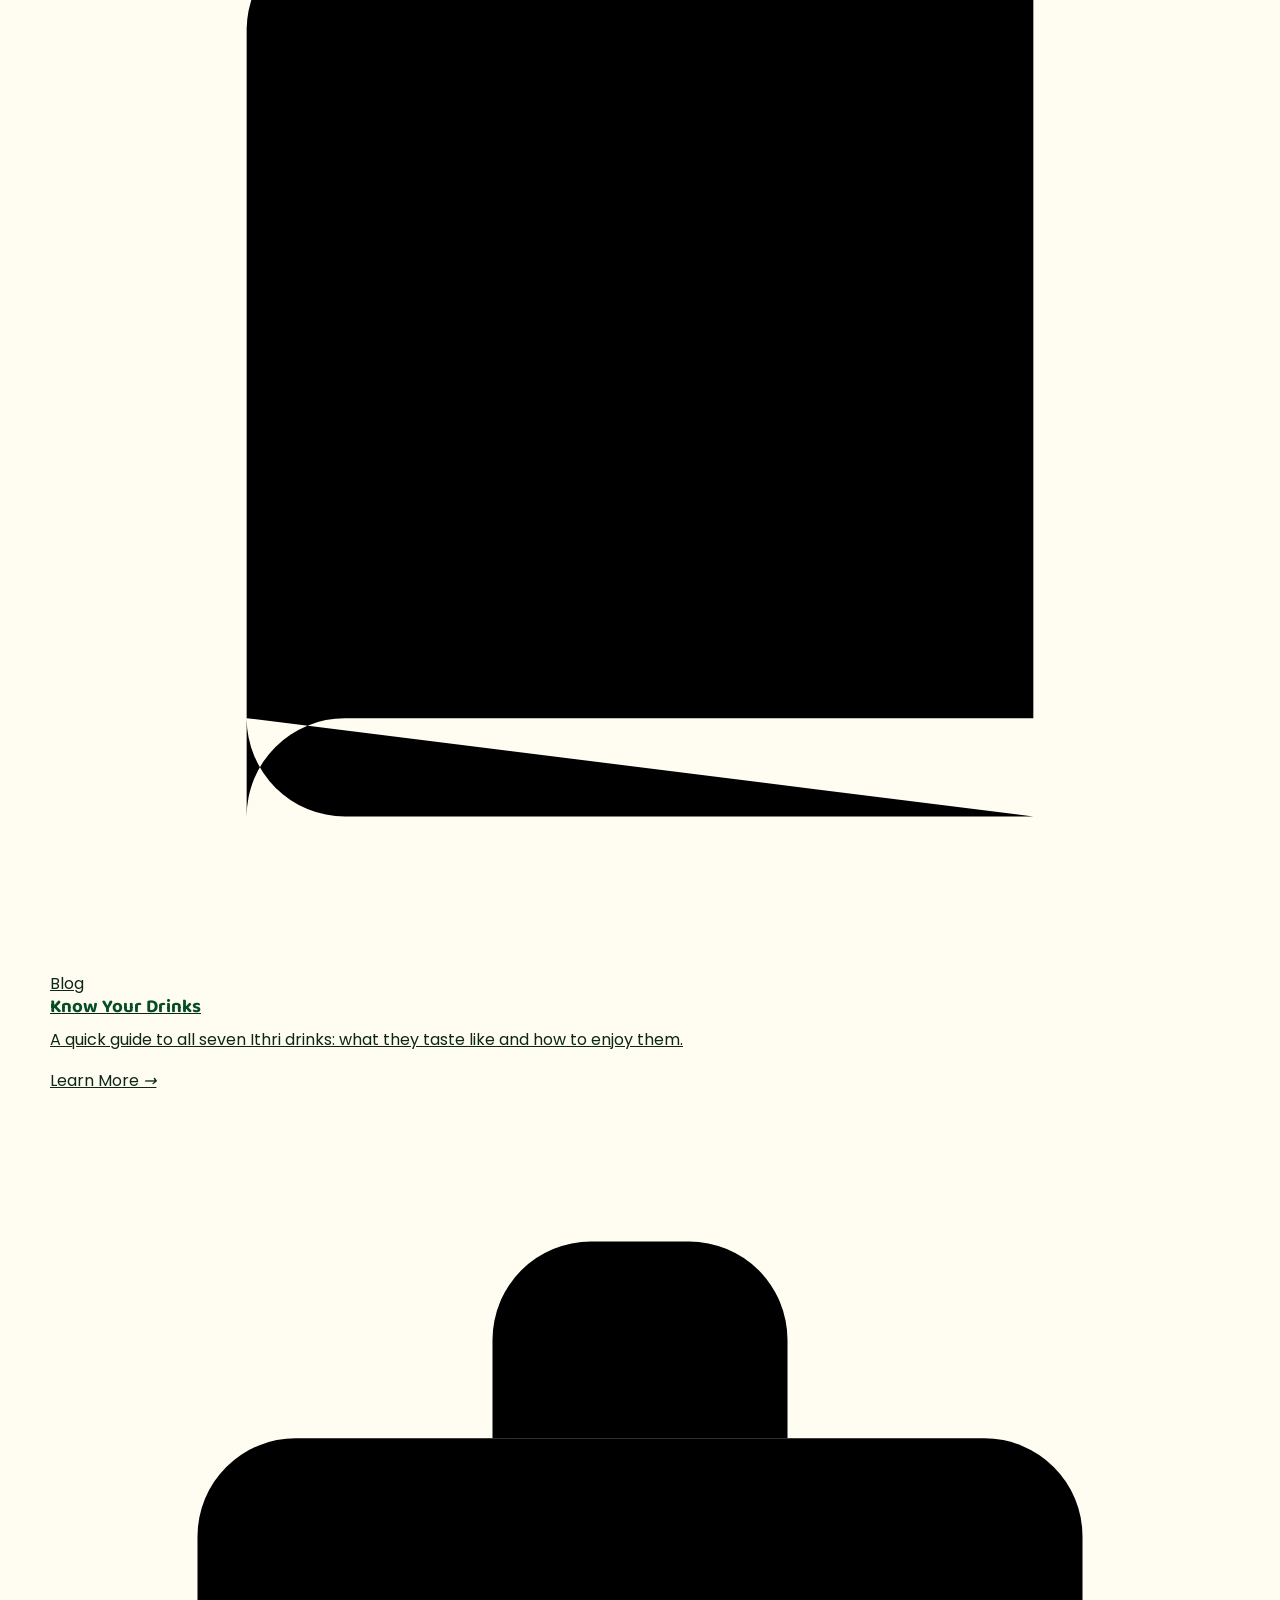
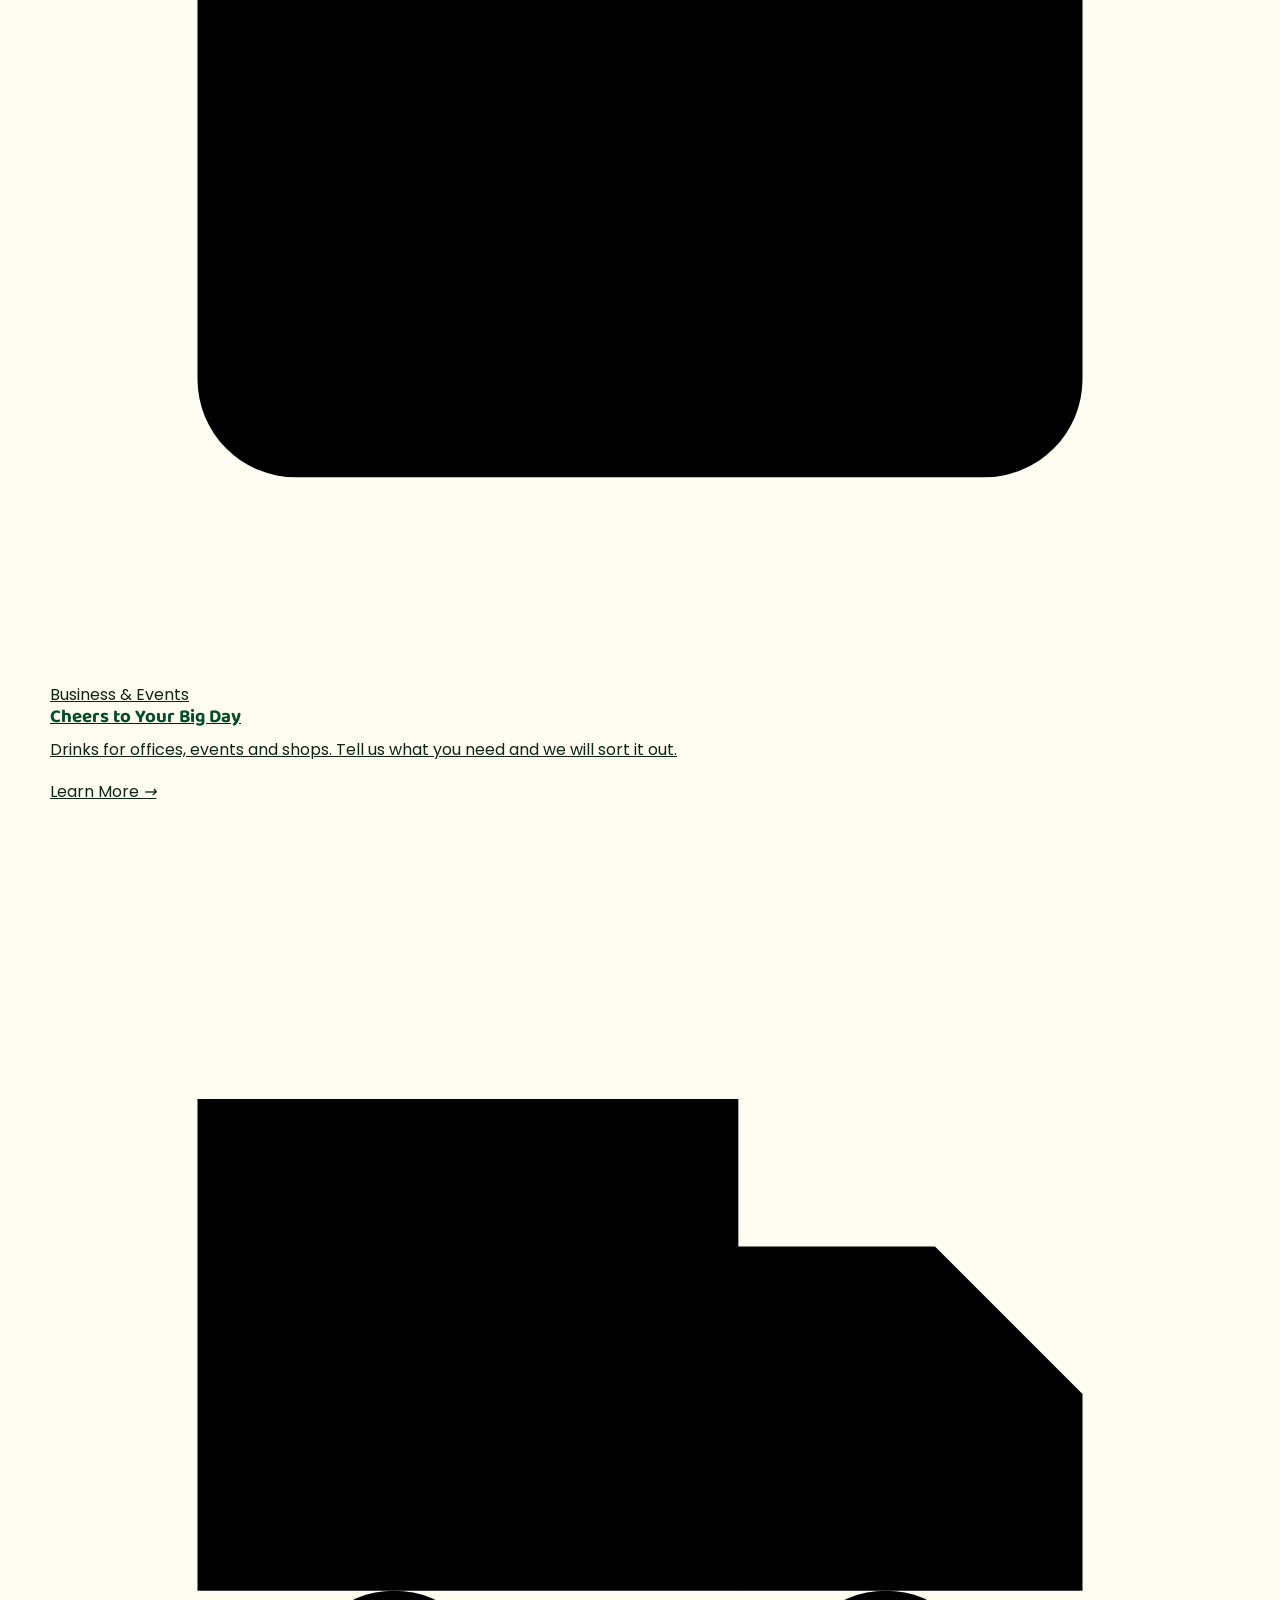
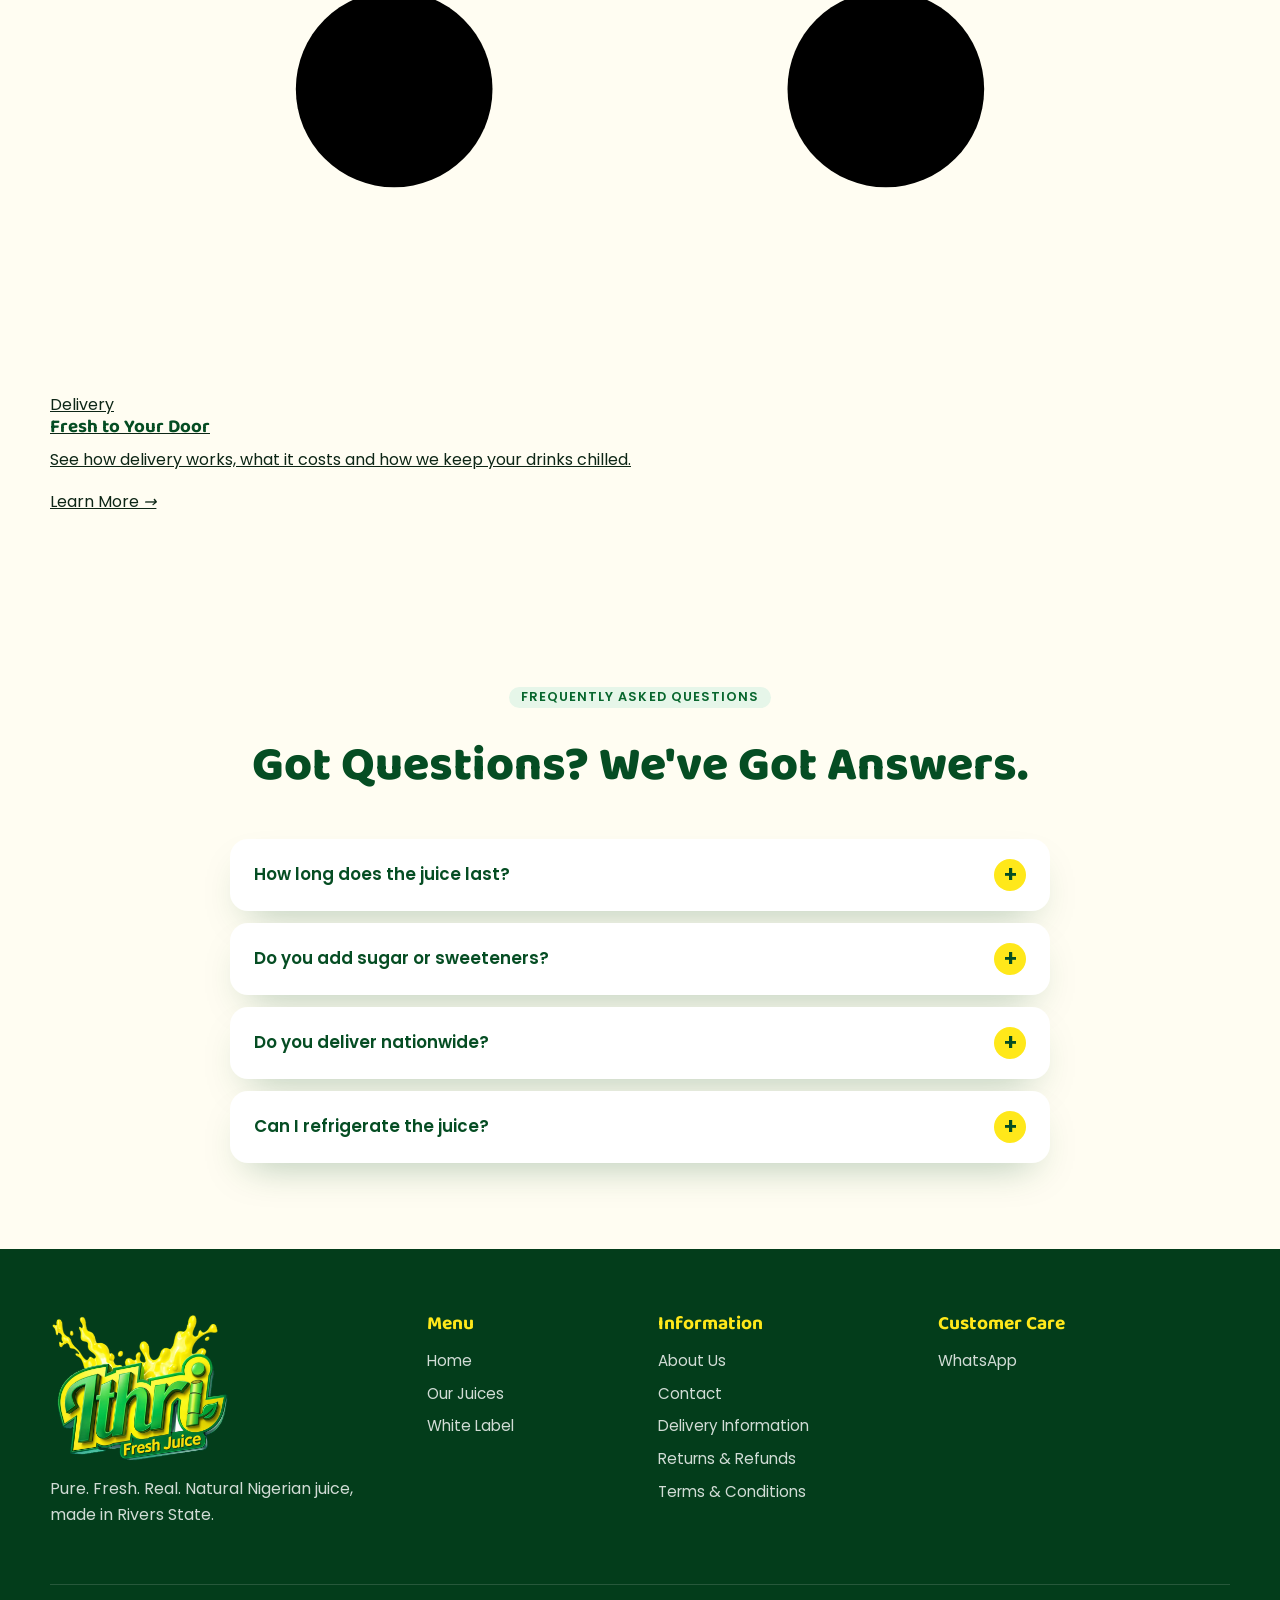
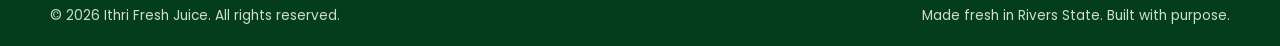
==== commit 5c1e8aca: "Added new features to the site" ====
--- a/index.html
+++ b/index.html
@@ -27,7 +27,7 @@
         <a href="#products">Our Juices</a>
         <a href="#" data-soon="White Label">White Label</a>
         <a href="#story">About Us</a>
-        <a href="#contact">Contact</a>
+        <a href="contact.html">Contact</a>
         <a href="#" data-soon="Order tracking">Track order</a>
         <a class="btn btn-small nav-cta" href="#contact" data-order="">Order Now</a>
       </nav>
@@ -248,6 +248,30 @@
     </div>
   </section>
 
+  <!-- ============ EXPLORE CARDS ============ -->
+  <section class="section explore" id="explore">
+    <div class="container explore-grid">
+      <a class="explore-card tone-green reveal" href="blog.html">
+        <span class="tag"><svg viewBox="0 0 24 24" aria-hidden="true"><path d="M4 19V5a2 2 0 0 1 2-2h14v16H6a2 2 0 0 0-2 2Zm0 0a2 2 0 0 0 2 2h14"/></svg>Blog</span>
+        <h3>Know Your Drinks</h3>
+        <p>A quick guide to all seven Ithri drinks: what they taste like and how to enjoy them.</p>
+        <span class="more">Learn More <i aria-hidden="true">&rarr;</i></span>
+      </a>
+      <a class="explore-card tone-yellow reveal" href="contact.html">
+        <span class="tag"><svg viewBox="0 0 24 24" aria-hidden="true"><rect x="3" y="7" width="18" height="13" rx="2"/><path d="M9 7V5a2 2 0 0 1 2-2h2a2 2 0 0 1 2 2v2M3 13h18"/></svg>Business &amp; Events</span>
+        <h3>Cheers to Your Big Day</h3>
+        <p>Drinks for offices, events and shops. Tell us what you need and we will sort it out.</p>
+        <span class="more">Learn More <i aria-hidden="true">&rarr;</i></span>
+      </a>
+      <a class="explore-card tone-mint reveal" href="delivery.html">
+        <span class="tag"><svg viewBox="0 0 24 24" aria-hidden="true"><path d="M3 6h11v10H3zM14 9h4l3 3v4h-7"/><circle cx="7" cy="18" r="2"/><circle cx="17" cy="18" r="2"/></svg>Delivery</span>
+        <h3>Fresh to Your Door</h3>
+        <p>See how delivery works, what it costs and how we keep your drinks chilled.</p>
+        <span class="more">Learn More <i aria-hidden="true">&rarr;</i></span>
+      </a>
+    </div>
+  </section>
+
   <!-- ============ FAQ ============ -->
   <section class="section faq" id="faq">
     <div class="container faq-inner">
@@ -302,10 +326,10 @@
         <h4>Information</h4>
         <ul>
           <li><a href="#story">About Us</a></li>
-          <li><a href="#contact">Contact</a></li>
-          <li><a href="#" data-soon="Delivery information">Delivery Information</a></li>
-          <li><a href="#" data-soon="Returns &amp; refunds">Returns &amp; Refunds</a></li>
-          <li><a href="#" data-soon="Terms &amp; conditions">Terms &amp; Conditions</a></li>
+          <li><a href="contact.html">Contact</a></li>
+          <li><a href="delivery.html">Delivery Information</a></li>
+          <li><a href="returns.html">Returns &amp; Refunds</a></li>
+          <li><a href="terms.html">Terms &amp; Conditions</a></li>
         </ul>
       </nav>
       <div>
--- a/css/style.css
+++ b/css/style.css
@@ -0,0 +1,302 @@
+/* =========================================================
+   Ithri Fresh Juice: landing page
+   Brand colours come straight from the logo (green + yellow)
+   ========================================================= */
+:root{
+  --green-950:#033d1b;
+  --green-900:#054d23;
+  --green-800:#07662d;
+  --green-700:#0a7a32;
+  --green-500:#17a73c;
+  --green-100:#e6f6e9;
+  --yellow:#ffe81a;
+  --yellow-600:#f2d400;
+  --yellow-100:#fff9c7;
+  --cream:#fffdf2;
+  --ink:#0d2616;
+  --muted:#4c6354;
+  --white:#fff;
+
+  --tint-tigernut-milk:#f6e3bd;
+  --tint-sugarcane-juice:#e3f0b4;
+  --tint-pineapple-juice:#ffe9a3;
+  --tint-watermelon-juice:#ffd2d2;
+  --tint-zobo-mix:#e9c6d2;
+  --tint-coconut-milk:#f4f0e2;
+  --tint-coconut-water:#d3efe6;
+
+  --radius:22px;
+  --shadow:0 18px 40px -18px rgba(5,77,35,.35);
+  --font-display:'Baloo 2','Trebuchet MS',system-ui,sans-serif;
+  --font-body:'Poppins',system-ui,-apple-system,'Segoe UI',Roboto,sans-serif;
+}
+
+*,*::before,*::after{box-sizing:border-box}
+html{scroll-behavior:smooth;scroll-padding-top:100px}
+body{margin:0;font-family:var(--font-body);color:var(--ink);background:var(--cream);line-height:1.6;-webkit-font-smoothing:antialiased}
+img{max-width:100%;height:auto;display:block}
+a{color:inherit}
+h1,h2,h3,h4{font-family:var(--font-display);line-height:1.1;margin:0 0 .5em;color:var(--green-900)}
+p{margin:0 0 1em}
+ul,ol{margin:0;padding:0;list-style:none}
+[hidden]{display:none!important}
+.container{width:min(1180px,100% - 40px);margin-inline:auto}
+.sr-only{position:absolute;width:1px;height:1px;overflow:hidden;clip:rect(0 0 0 0);white-space:nowrap}
+:focus-visible{outline:3px solid var(--yellow-600);outline-offset:3px;border-radius:6px}
+
+/* ---------- Buttons ---------- */
+.btn{display:inline-flex;align-items:center;justify-content:center;gap:.5em;padding:.85em 1.7em;border-radius:999px;border:0;cursor:pointer;
+  font:600 1rem/1 var(--font-body);text-decoration:none;color:#fff;background:linear-gradient(180deg,var(--green-500),var(--green-700));
+  box-shadow:0 10px 22px -10px rgba(10,122,50,.8),inset 0 1px 0 rgba(255,255,255,.35);transition:transform .2s,box-shadow .2s,filter .2s}
+.btn:hover{transform:translateY(-2px);filter:brightness(1.06)}
+.btn:active{transform:translateY(0)}
+.btn-yellow{color:var(--green-950);background:linear-gradient(180deg,#fff25a,var(--yellow));box-shadow:0 10px 22px -10px rgba(242,212,0,.9),inset 0 1px 0 rgba(255,255,255,.6)}
+.btn-small{padding:.7em 1.3em;font-size:.92rem}
+
+.eyebrow{display:inline-block;margin:0 0 .9em;padding:.35em .95em;border-radius:999px;font:600 .8rem/1 var(--font-body);letter-spacing:.08em;text-transform:uppercase;
+  color:var(--green-950);background:var(--yellow)}
+.eyebrow.dark{color:var(--green-800);background:var(--green-100)}
+
+/* ---------- Header ---------- */
+.site-header{position:sticky;top:0;z-index:50;background:rgba(255,255,255,.94);backdrop-filter:blur(10px);box-shadow:0 1px 0 rgba(5,77,35,.08)}
+.header-inner{display:flex;align-items:center;justify-content:space-between;gap:20px;min-height:92px}
+.brand img{width:auto;height:80px}
+.main-nav{display:flex;align-items:center;gap:6px}
+.main-nav a:not(.btn){padding:.55em .9em;border-radius:999px;font-weight:500;font-size:.95rem;text-decoration:none;color:var(--green-900);transition:background .2s,color .2s}
+.main-nav a:not(.btn):hover{background:var(--green-100)}
+.nav-cta{margin-left:10px}
+.nav-toggle{display:none;width:46px;height:46px;border-radius:12px;border:0;background:var(--green-100);cursor:pointer;padding:0;position:relative}
+.nav-toggle span{position:absolute;left:12px;right:12px;height:3px;border-radius:3px;background:var(--green-800);transition:transform .25s,opacity .2s,top .25s}
+.nav-toggle span:nth-child(1){top:15px}.nav-toggle span:nth-child(2){top:22px}.nav-toggle span:nth-child(3){top:29px}
+.nav-toggle[aria-expanded="true"] span:nth-child(1){top:22px;transform:rotate(45deg)}
+.nav-toggle[aria-expanded="true"] span:nth-child(2){opacity:0}
+.nav-toggle[aria-expanded="true"] span:nth-child(3){top:22px;transform:rotate(-45deg)}
+
+/* ---------- Hero ---------- */
+.hero{position:relative;overflow:hidden;color:#fff;padding:56px 0 130px;
+  background:radial-gradient(900px 500px at 80% 20%,rgba(23,167,60,.55),transparent 65%),linear-gradient(160deg,var(--green-950),var(--green-800) 70%,var(--green-700))}
+.blob{position:absolute;border-radius:50%;background:var(--yellow);opacity:.18;filter:blur(2px)}
+.blob-1{width:260px;height:260px;left:-80px;top:40px}
+.blob-2{width:120px;height:120px;left:46%;bottom:110px;opacity:.3}
+.blob-3{width:70px;height:70px;right:6%;top:60px;opacity:.4}
+.hero-inner{position:relative;display:grid;grid-template-columns:1.05fr .95fr;gap:30px;align-items:center}
+.hero-copy .eyebrow{box-shadow:0 8px 18px -10px rgba(0,0,0,.5)}
+.hero h1{font-size:clamp(2.8rem,6.4vw,5.2rem);font-weight:800;color:#fff;letter-spacing:-.01em;margin-bottom:.35em}
+.hero h1 span{color:var(--yellow)}
+.lead{max-width:34em;font-size:1.12rem;color:rgba(255,255,255,.9)}
+.hero-actions{display:flex;flex-wrap:wrap;gap:14px;margin:26px 0 34px}
+.badges{display:flex;flex-wrap:wrap;gap:12px}
+.badges li{display:grid;grid-template-columns:auto 1fr;column-gap:10px;align-items:center;padding:12px 16px;border-radius:16px;background:rgba(255,255,255,.1);border:1px solid rgba(255,255,255,.18);min-width:170px}
+.badges svg{grid-row:span 2;width:30px;height:30px;padding:6px;border-radius:50%;background:var(--yellow);fill:var(--green-900)}
+.badges b{font-size:.92rem;line-height:1.2}
+.badges small{font-size:.78rem;color:rgba(255,255,255,.75);line-height:1.2}
+.hero-wave{position:absolute;left:0;right:0;bottom:-1px;width:100%;height:90px;fill:var(--cream)}
+
+/* slider */
+.hero-stage{position:relative;min-height:600px;display:flex;flex-direction:column;align-items:center;justify-content:flex-end}
+.stage-disc{position:absolute;top:3%;left:50%;width:min(430px,92%);aspect-ratio:1;transform:translateX(-50%);border-radius:50%;
+  background:radial-gradient(circle at 35% 30%,#fff58a,var(--yellow) 55%,var(--yellow-600));box-shadow:0 30px 70px -20px rgba(0,0,0,.45),inset 0 -14px 30px rgba(0,0,0,.08)}
+.slides{position:relative;width:100%;height:410px;margin-bottom:12px}
+.slide{--x:0px;--s:1;position:absolute;left:50%;bottom:0;margin:0;width:140px;transform-origin:50% 100%;
+  transform:translateX(calc(-50% + var(--x))) scale(var(--s));opacity:0;pointer-events:none;z-index:1;
+  transition:transform .6s cubic-bezier(.3,.8,.3,1),opacity .5s ease,filter .5s}
+.slide img{width:100%;height:auto;filter:drop-shadow(0 22px 22px rgba(0,0,0,.35))}
+.slide.is-active{--s:1.1;opacity:1;z-index:3;pointer-events:auto}
+.slide.is-active img{animation:float 5s ease-in-out infinite}
+.slide.is-prev,.slide.is-next{--s:.7;opacity:.8;z-index:2;filter:saturate(.9)}
+.slide.is-prev{--x:-158px}
+.slide.is-next{--x:158px}
+@keyframes float{0%,100%{transform:translateY(0)}50%{transform:translateY(-10px)}}
+.slide-caption{position:relative;z-index:4;text-align:center;max-width:380px;padding:16px 22px 18px;border-radius:20px;background:rgba(3,61,27,.55);backdrop-filter:blur(8px);border:1px solid rgba(255,255,255,.2)}
+.slide-caption h2{margin:0 0 .15em;font-size:1.55rem;color:var(--yellow)}
+.slide-caption p{margin:0 0 .8em;font-size:.92rem;color:rgba(255,255,255,.9)}
+.slider-controls{position:relative;z-index:4;display:flex;align-items:center;gap:14px;margin-top:16px}
+.arrow{width:42px;height:42px;border-radius:50%;border:2px solid rgba(255,255,255,.5);background:transparent;color:#fff;font-size:1.7rem;line-height:1;cursor:pointer;display:grid;place-items:center;padding:0 0 4px;transition:background .2s,color .2s}
+.arrow:hover{background:var(--yellow);color:var(--green-950);border-color:var(--yellow)}
+.dots{display:flex;gap:8px}
+.dot{width:10px;height:10px;border-radius:50%;border:0;padding:0;background:rgba(255,255,255,.4);cursor:pointer;transition:width .3s,background .3s}
+.dot[aria-selected="true"]{width:28px;border-radius:6px;background:var(--yellow)}
+
+/* ---------- Sections ---------- */
+.section{padding:86px 0}
+.section-head{display:flex;align-items:flex-end;justify-content:space-between;gap:20px;margin-bottom:40px}
+.section-head.center{flex-direction:column;align-items:center;text-align:center;margin-bottom:46px}
+.section-head h2,.section h2{font-size:clamp(2rem,4vw,3rem);font-weight:800;margin-bottom:0}
+.link-arrow{font-weight:600;text-decoration:none;color:var(--green-700);padding:.5em 1em;border-radius:999px;background:var(--green-100)}
+.link-arrow:hover{background:var(--yellow)}
+
+/* products */
+.product-grid{display:grid;grid-template-columns:repeat(auto-fit,minmax(210px,1fr));gap:22px}
+.product-card{position:relative;display:flex;flex-direction:column;align-items:center;text-align:center;padding:22px 18px 24px;border-radius:var(--radius);background:#fff;box-shadow:var(--shadow);transition:transform .3s}
+.product-card:hover{transform:translateY(-8px)}
+.product-visual{position:relative;width:100%;height:280px;display:grid;place-items:end center;margin-bottom:14px}
+.product-visual::before{content:"";position:absolute;bottom:4px;left:50%;width:74%;aspect-ratio:1;transform:translateX(-50%);border-radius:50%;background:var(--tint)}
+.product-visual img{position:relative;height:275px;width:auto;max-width:none;filter:drop-shadow(0 14px 12px rgba(0,0,0,.28));transition:transform .4s}
+.product-card:hover .product-visual img{transform:scale(1.06) rotate(-2deg)}
+.product-card h3{font-size:1.35rem;margin-bottom:.25em}
+.product-card p{font-size:.9rem;color:var(--muted);flex:1}
+
+/* specials */
+.specials{background:linear-gradient(180deg,var(--yellow-100),var(--cream))}
+.special-grid{display:grid;grid-template-columns:repeat(auto-fit,minmax(300px,1fr));gap:26px;max-width:900px;margin-inline:auto}
+.special-card{position:relative;display:grid;grid-template-columns:130px 1fr;align-items:center;gap:26px;padding:26px 26px 26px 22px;border-radius:28px;background:#fff;box-shadow:var(--shadow);overflow:hidden}
+.special-card::before{content:"";position:absolute;inset:auto auto -60px -50px;width:230px;height:230px;border-radius:50%;background:var(--tint)}
+.special-visual{position:relative;z-index:1}
+.special-visual img{height:300px;width:auto;max-width:none;filter:drop-shadow(0 16px 14px rgba(0,0,0,.28))}
+.special-body{position:relative;z-index:1}
+.special-body h3{font-size:1.6rem}
+.special-body p{color:var(--muted);font-size:.95rem}
+.badge{position:absolute;top:16px;right:16px;z-index:2;padding:.35em .9em;border-radius:999px;font:600 .72rem/1 var(--font-body);letter-spacing:.08em;text-transform:uppercase;background:var(--yellow);color:var(--green-950)}
+
+/* why choose */
+.why-inner{display:grid;grid-template-columns:1fr 1.2fr;gap:50px;align-items:center}
+.why-copy h2,.story-copy h2,.mission-copy h2{margin-bottom:.45em}
+.why-copy p{color:var(--muted);font-size:1.05rem}
+.why-cards{display:grid;grid-template-columns:repeat(2,1fr);gap:18px}
+.why-card{padding:26px 22px;border-radius:var(--radius);background:#fff;box-shadow:var(--shadow);border-top:5px solid var(--yellow)}
+.why-card h3{font-size:1.2rem;margin:.7em 0 .2em}
+.why-card p{margin:0;color:var(--muted);font-size:.9rem}
+.ico{display:grid;place-items:center;width:52px;height:52px;border-radius:16px;background:var(--green-100)}
+.ico svg{width:26px;height:26px;fill:none;stroke:var(--green-700);stroke-width:2;stroke-linecap:round;stroke-linejoin:round}
+
+/* process */
+.process{background:var(--green-900);color:#fff;position:relative;overflow:hidden}
+.process h2{color:#fff}
+.process .eyebrow{background:var(--yellow)}
+.steps{display:grid;grid-template-columns:repeat(5,1fr);gap:18px;counter-reset:s;position:relative}
+.steps::before{content:"";position:absolute;top:30px;left:10%;right:10%;border-top:3px dashed rgba(255,232,26,.45)}
+.steps li{position:relative;text-align:center;padding:0 6px}
+.num{display:grid;place-items:center;width:62px;height:62px;margin:0 auto 16px;border-radius:50%;background:var(--yellow);color:var(--green-950);font:800 1.7rem/1 var(--font-display);box-shadow:0 0 0 8px var(--green-900),0 10px 20px -8px rgba(0,0,0,.5)}
+.steps h3{color:var(--yellow);font-size:1.25rem;margin-bottom:.3em}
+.steps p{font-size:.9rem;color:rgba(255,255,255,.82);margin:0}
+
+/* story */
+.story-inner{display:grid;grid-template-columns:1.1fr .9fr;gap:40px;align-items:center}
+.story-copy p{color:var(--muted);font-size:1.05rem;max-width:34em}
+.stats{display:flex;flex-wrap:wrap;gap:14px;margin-top:26px}
+.stats li{min-width:130px;padding:16px 20px;border-radius:18px;background:#fff;box-shadow:var(--shadow);text-align:center}
+.stats b{display:block;font:800 2.4rem/1 var(--font-display);color:var(--green-700)}
+.stats span{font-size:.82rem;color:var(--muted)}
+.story-visual{position:relative;height:470px;display:flex;align-items:flex-end;justify-content:center}
+.story-disc{position:absolute;left:50%;top:50%;width:min(410px,92%);aspect-ratio:1;transform:translate(-50%,-52%);border-radius:50%;
+  background:radial-gradient(circle at 35% 30%,#fff58a,var(--yellow) 55%,var(--yellow-600));box-shadow:0 30px 60px -24px rgba(5,77,35,.45)}
+.story-visual img{position:relative;width:auto;max-width:none;filter:drop-shadow(0 18px 14px rgba(0,0,0,.3))}
+.story-visual .c1{height:330px;margin-right:-10px;transform:rotate(-5deg)}
+.story-visual .c2{height:420px;z-index:2}
+.story-visual .c3{height:330px;margin-left:-10px;transform:rotate(5deg)}
+
+/* mission */
+.mission{background:linear-gradient(160deg,var(--green-950),var(--green-800));color:#fff}
+.mission h2{color:#fff}
+.mission-inner{display:grid;grid-template-columns:1.2fr 1fr;gap:50px;align-items:center}
+.mission-copy p{color:rgba(255,255,255,.88);font-size:1.05rem;max-width:36em}
+.mission-copy b{color:var(--yellow)}
+.pillars{display:grid;gap:14px}
+.pillars li{display:grid;grid-template-columns:auto 1fr;column-gap:16px;align-items:center;padding:18px 20px;border-radius:20px;background:rgba(255,255,255,.1);border:1px solid rgba(255,255,255,.16)}
+.pillars .ico{grid-row:span 2;background:var(--yellow)}
+.pillars .ico svg{stroke:var(--green-900)}
+.pillars h3{margin:0;color:#fff;font-size:1.2rem}
+.pillars p{margin:0;font-size:.88rem;color:rgba(255,255,255,.8)}
+
+/* instagram */
+.insta .container.center{text-align:center}
+.insta-handle{font-size:1.8rem;margin-bottom:26px}
+.insta-handle a{text-decoration:none}
+.insta-grid{display:grid;grid-template-columns:repeat(4,1fr);gap:14px;max-width:760px;margin-inline:auto}
+.insta-tile{display:grid;place-items:end center;aspect-ratio:1;border-radius:20px;overflow:hidden;background:var(--yellow-100);transition:transform .3s}
+.insta-tile:hover{transform:scale(1.04)}
+.insta-tile img{height:92%;width:auto}
+
+/* faq */
+.faq-inner{max-width:820px}
+.faq-list{display:grid;gap:12px}
+details{border-radius:18px;background:#fff;box-shadow:var(--shadow);overflow:hidden}
+summary{cursor:pointer;list-style:none;display:flex;justify-content:space-between;align-items:center;gap:16px;padding:20px 24px;font:600 1.05rem/1.3 var(--font-body);color:var(--green-900)}
+summary::-webkit-details-marker{display:none}
+summary::after{content:"+";flex:none;display:grid;place-items:center;width:32px;height:32px;border-radius:50%;background:var(--yellow);font-size:1.4rem;line-height:1;transition:transform .25s}
+details[open] summary::after{transform:rotate(45deg)}
+details p{margin:0;padding:0 24px 22px;color:var(--muted)}
+
+/* newsletter */
+.newsletter{background:var(--yellow);padding:64px 0}
+.newsletter-inner{display:grid;grid-template-columns:1fr 1fr;gap:30px;align-items:center}
+.newsletter h3{font-size:2.1rem;margin-bottom:.2em}
+.newsletter p{margin:0;color:var(--green-900)}
+.news-form{display:flex;flex-wrap:wrap;gap:10px}
+.news-form input{flex:1;min-width:200px;padding:.95em 1.3em;border-radius:999px;border:2px solid transparent;font:1rem var(--font-body);background:#fff}
+.news-form input:focus{outline:none;border-color:var(--green-700)}
+.news-form .btn{background:linear-gradient(180deg,var(--green-500),var(--green-700));color:#fff}
+.form-msg{flex-basis:100%;min-height:1.4em;font-weight:500}
+
+/* footer */
+.site-footer{background:var(--green-950);color:rgba(255,255,255,.82);padding:64px 0 0}
+.footer-grid{display:grid;grid-template-columns:1.4fr .8fr 1fr 1.2fr;gap:36px;padding-bottom:40px}
+.foot-brand img{width:180px;margin-bottom:14px}
+.foot-brand p{max-width:22em}
+.site-footer h4{color:var(--yellow);font-size:1.2rem;margin-bottom:.8em}
+.site-footer li{margin-bottom:.55em;font-size:.95rem}
+.site-footer a{text-decoration:none}
+.site-footer a:hover{color:var(--yellow);text-decoration:underline}
+.foot-ig{display:inline-block;margin-top:6px;font-weight:600;color:var(--yellow)}
+.foot-bottom{display:flex;flex-wrap:wrap;justify-content:space-between;gap:8px;padding:20px 0;border-top:1px solid rgba(255,255,255,.14);font-size:.85rem}
+.foot-bottom p{margin:0}
+
+/* toast */
+.toast{position:fixed;left:50%;bottom:26px;z-index:99;max-width:min(90vw,420px);padding:14px 22px;border-radius:14px;background:var(--green-950);color:#fff;font-size:.92rem;box-shadow:0 16px 36px -12px rgba(0,0,0,.5);
+  transform:translate(-50%,30px);opacity:0;pointer-events:none;transition:transform .3s,opacity .3s}
+.toast.show{transform:translate(-50%,0);opacity:1}
+
+/* reveal on scroll */
+.js .reveal{opacity:0;transform:translateY(24px);transition:opacity .7s ease,transform .7s ease}
+.js .reveal.in{opacity:1;transform:none}
+
+/* ---------- Responsive ---------- */
+@media (max-width:980px){
+  .hero-inner{grid-template-columns:1fr;text-align:center}
+  .lead{margin-inline:auto}
+  .hero-actions,.badges{justify-content:center}
+  .why-inner,.story-inner,.mission-inner,.newsletter-inner{grid-template-columns:1fr}
+  .steps{grid-template-columns:1fr 1fr;gap:34px 18px}
+  .steps::before{display:none}
+  .steps li:last-child{grid-column:1/-1}
+  .footer-grid{grid-template-columns:1fr 1fr}
+  .story-visual{max-width:460px;margin-inline:auto;width:100%}
+}
+@media (max-width:860px){
+  .nav-toggle{display:block}
+  .main-nav{position:absolute;top:100%;left:0;right:0;flex-direction:column;align-items:stretch;gap:2px;padding:14px 20px 22px;background:#fff;box-shadow:0 24px 30px -20px rgba(5,77,35,.4);
+    transform:translateY(-12px);opacity:0;pointer-events:none;transition:transform .25s,opacity .25s}
+  .main-nav.open{transform:none;opacity:1;pointer-events:auto}
+  .main-nav a:not(.btn){padding:.9em 1em;font-size:1.05rem}
+  .nav-cta{margin:10px 0 0}
+}
+@media (max-width:620px){
+  .section{padding:64px 0}
+  .brand img{height:64px}
+  .header-inner{min-height:80px}
+  .hero{padding:36px 0 110px}
+  .hero-stage{min-height:520px}
+  .slides{height:330px}
+  .slide{width:112px}
+  .slide.is-prev{--x:-112px}.slide.is-next{--x:112px}
+  .stage-disc{width:min(360px,96%)}
+  .section-head{flex-direction:column;align-items:flex-start}
+  .special-card{grid-template-columns:96px 1fr;gap:16px;padding:22px 16px}
+  .special-visual img{height:240px}
+  .special-body h3{font-size:1.3rem}
+  .why-cards{grid-template-columns:1fr}
+  .stats{flex-wrap:nowrap;gap:10px}
+  .stats li{min-width:0;flex:1;padding:14px 6px}
+  .stats b{font-size:2rem}
+  .steps{grid-template-columns:1fr}
+  .story-visual{height:380px}
+  .story-visual .c1,.story-visual .c3{height:250px}
+  .story-visual .c2{height:320px}
+  .insta-grid{grid-template-columns:repeat(2,1fr)}
+  .footer-grid{grid-template-columns:1fr}
+  .badges li{min-width:0;flex:1 1 100%}
+}
+@media (prefers-reduced-motion:reduce){
+  *,*::before,*::after{animation:none!important;transition:none!important;scroll-behavior:auto!important}
+  .js .reveal{opacity:1;transform:none}
+}
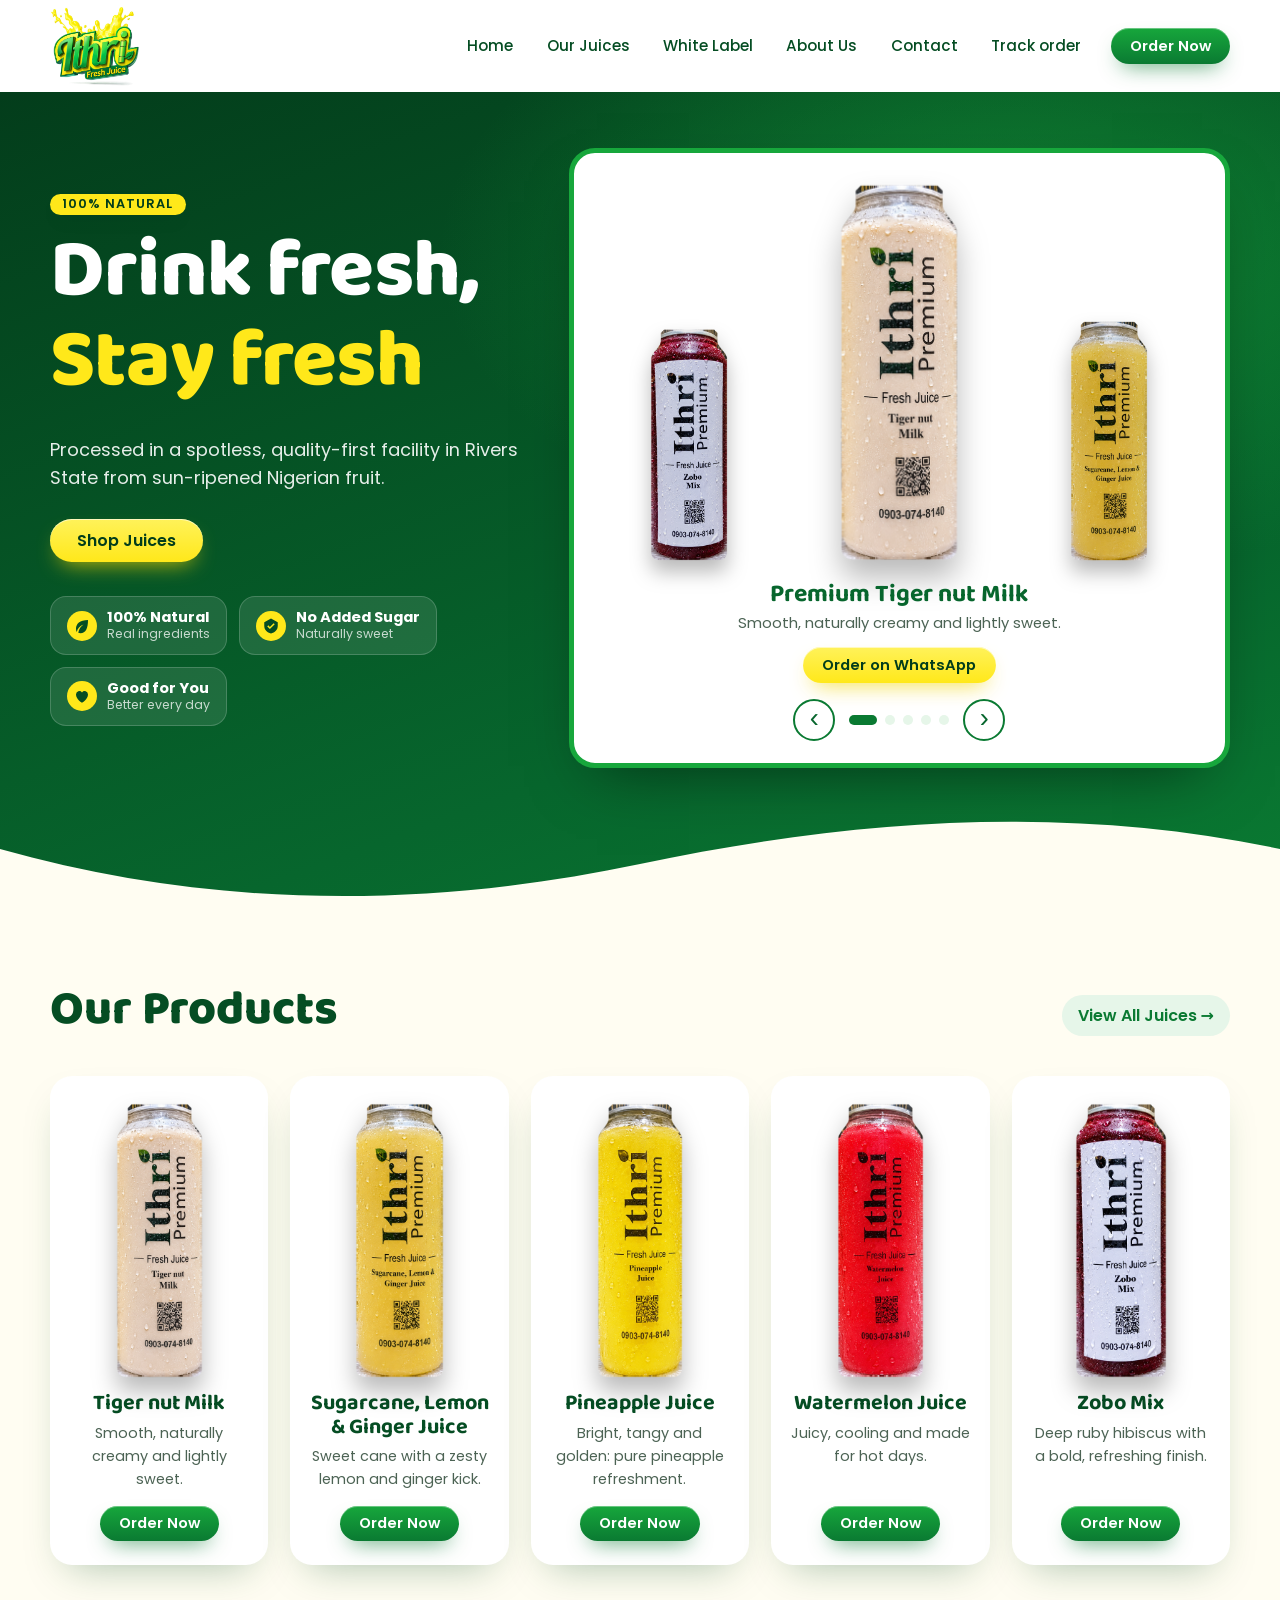
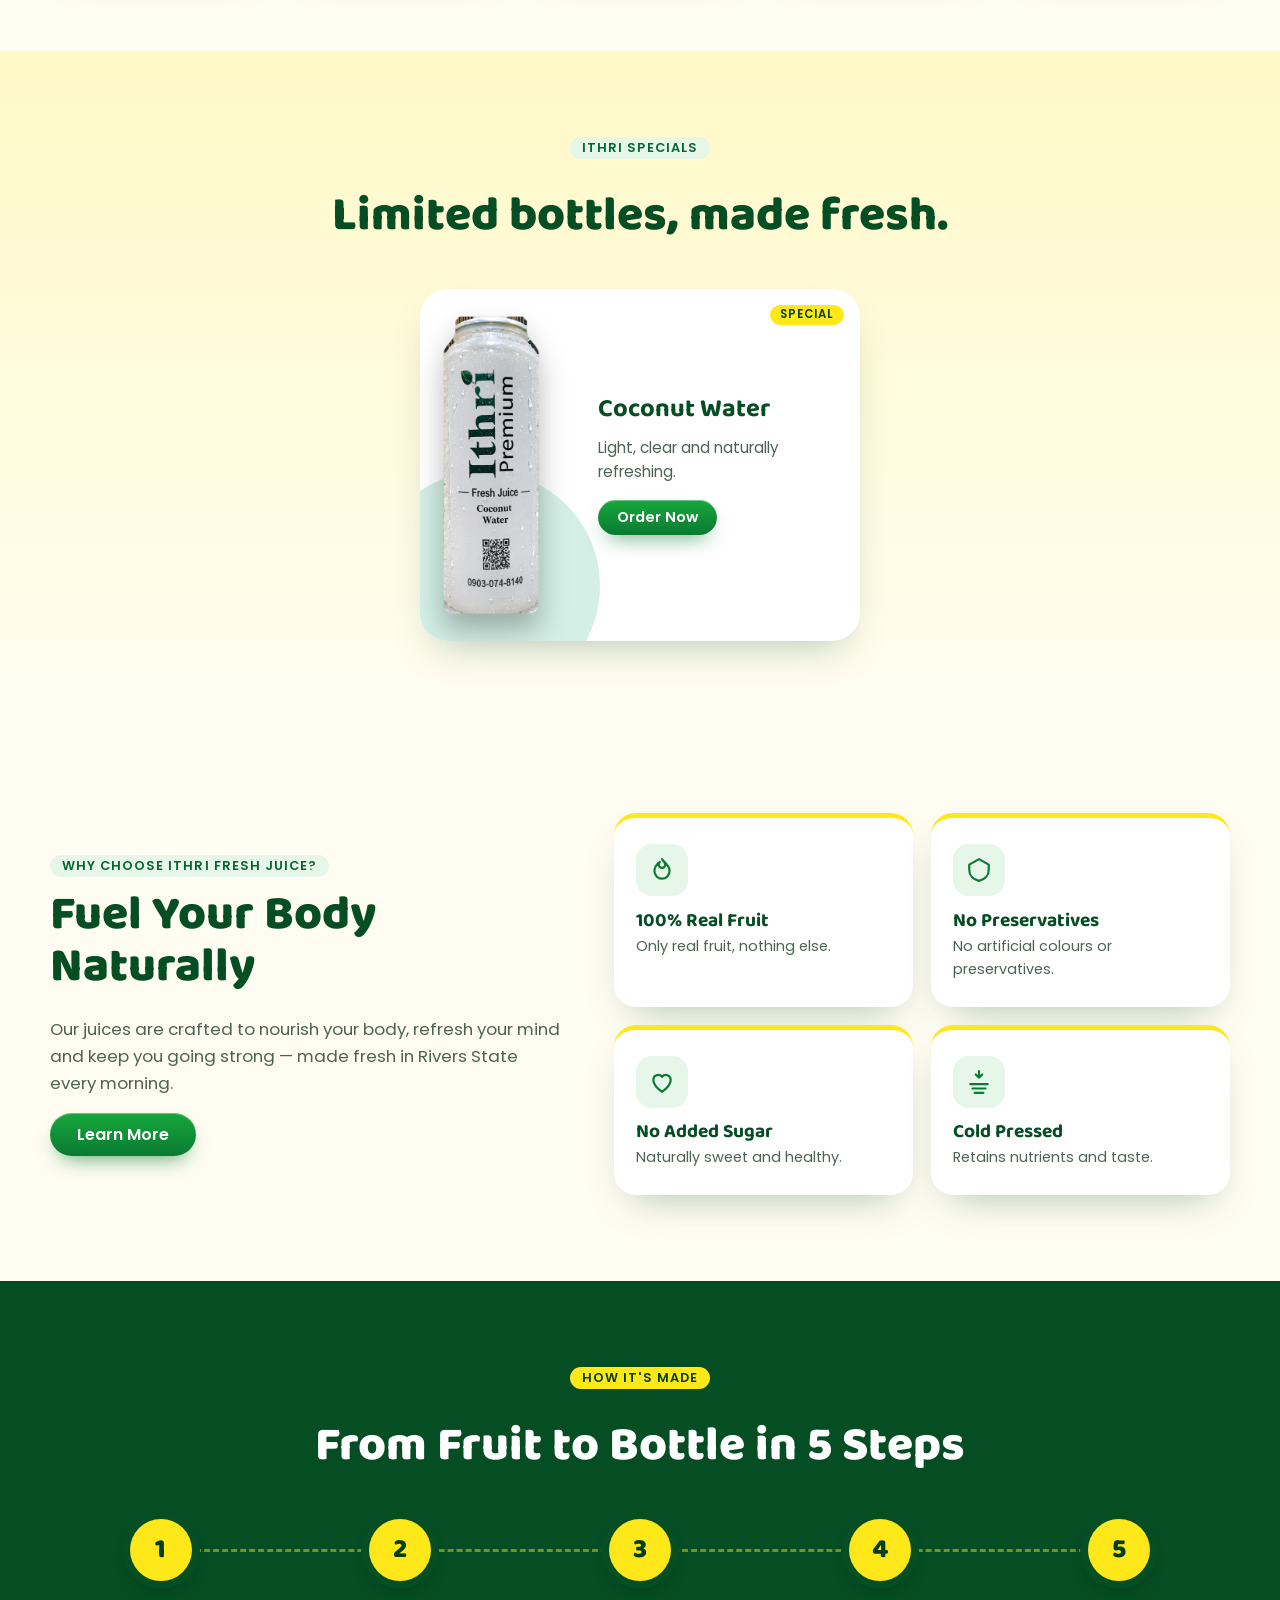
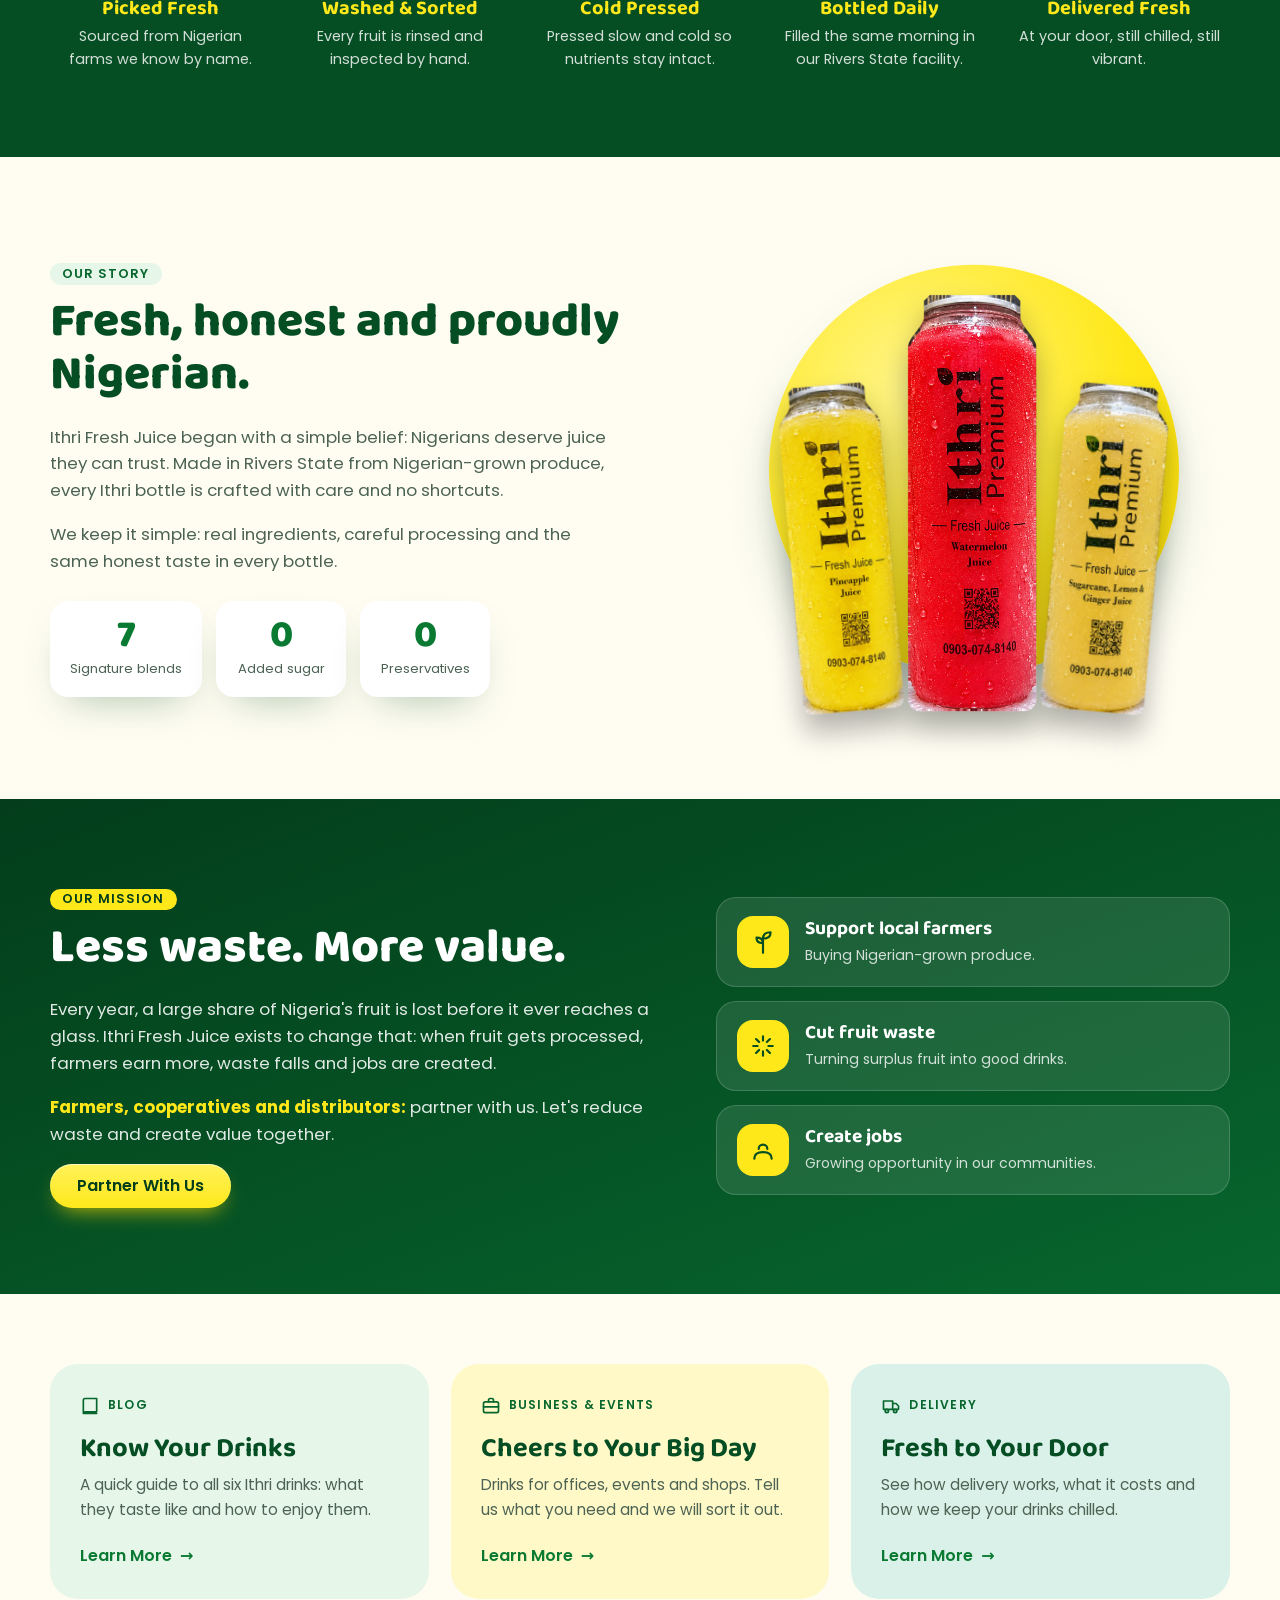
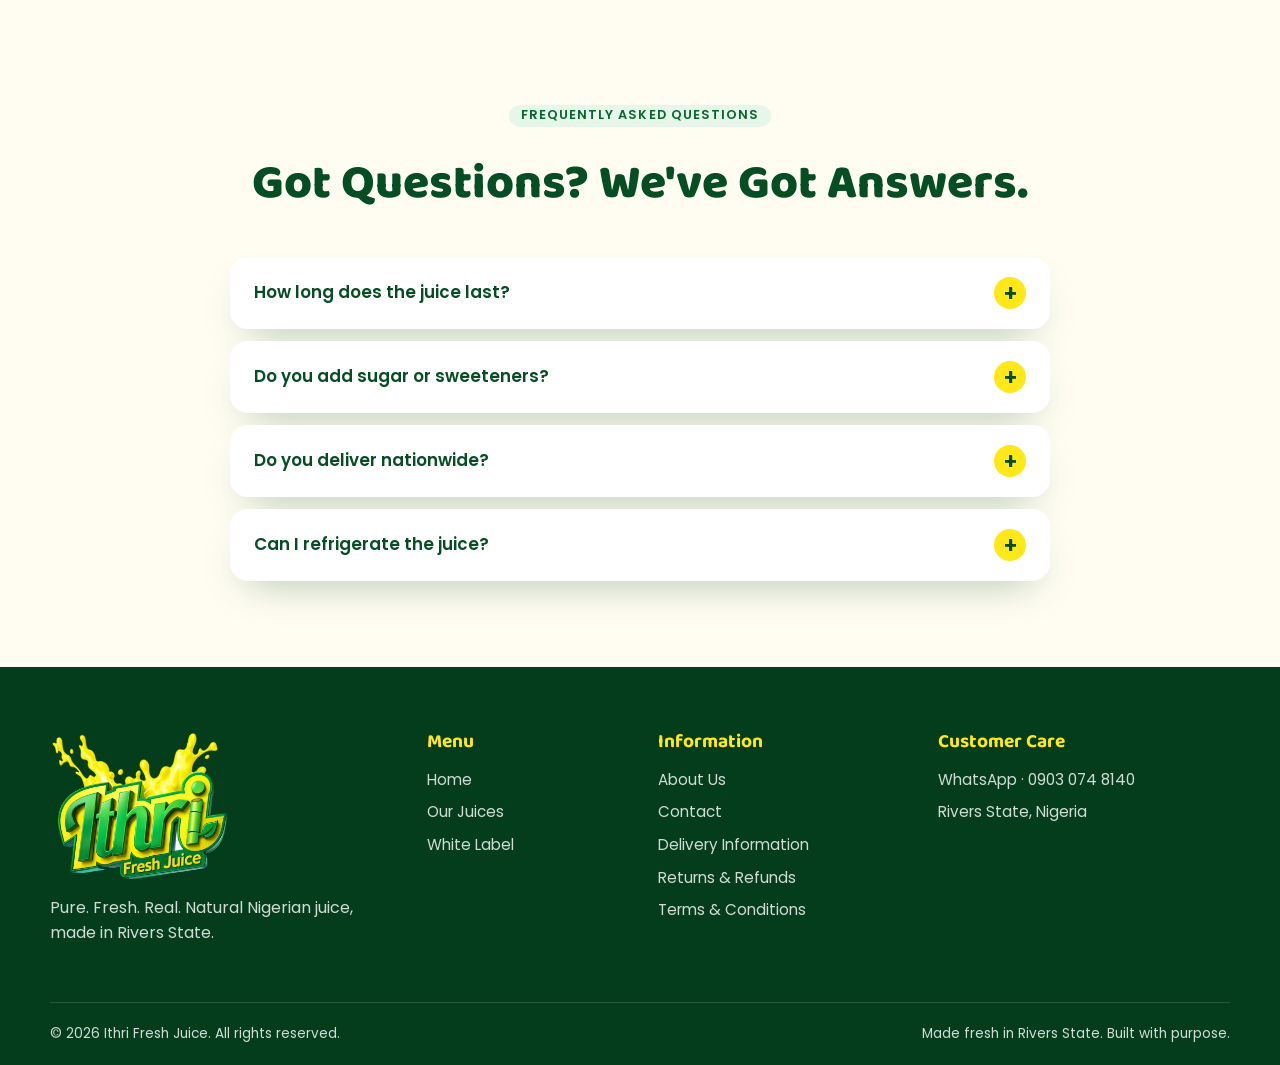
==== commit d5d98499: "Update drink descriptions and image alt texts; remove coconut milk references" ====
--- a/index.html
+++ b/index.html
@@ -4,7 +4,7 @@
   <meta charset="utf-8">
   <meta name="viewport" content="width=device-width, initial-scale=1">
   <title>Ithri Fresh Juice | Drink fresh, Stay fresh</title>
-  <meta name="description" content="Ithri Fresh Juice: natural Nigerian juices and milks processed in Rivers State. Tiger nut milk, sugarcane, pineapple, watermelon, zobo, coconut water and coconut milk.">
+  <meta name="description" content="Ithri Fresh Juice: natural Nigerian juices and milks processed in Rivers State. Tiger nut milk, sugarcane lemon and ginger, pineapple, watermelon, zobo and coconut water.">
   <meta name="theme-color" content="#0a7a32">
   <meta property="og:type" content="website">
   <meta property="og:title" content="Ithri Fresh Juice | Drink fresh, Stay fresh">
@@ -56,19 +56,19 @@
         <div class="stage-disc" aria-hidden="true"></div>
         <div class="slides" id="slides">
             <figure class="slide" data-name="Premium Tiger nut Milk" data-desc="Smooth, naturally creamy and lightly sweet.">
-              <img src="assets/can-tigernut-milk.png" alt="Ithri Premium Tiger nut Milk can" width="305" height="768" fetchpriority="high">
-            </figure>
-            <figure class="slide" data-name="Premium Sugarcane Juice" data-desc="Naturally sweet, refreshing and best served ice-cold.">
-              <img src="assets/can-sugarcane-juice.png" alt="Ithri Premium Sugarcane Juice can" width="305" height="768" loading="lazy">
+              <img src="assets/can-tigernut-milk.png" alt="Ithri Premium Tiger nut Milk bottle" width="242" height="768" fetchpriority="high">
+            </figure>
+            <figure class="slide" data-name="Premium Sugarcane, Lemon &amp; Ginger Juice" data-desc="Sweet cane with a zesty lemon and ginger kick.">
+              <img src="assets/can-sugarcane-juice.png" alt="Ithri Premium Sugarcane, Lemon &amp; Ginger Juice bottle" width="248" height="768" loading="lazy">
             </figure>
             <figure class="slide" data-name="Premium Pineapple Juice" data-desc="Bright, tangy and golden: pure pineapple refreshment.">
-              <img src="assets/can-pineapple-juice.png" alt="Ithri Premium Pineapple Juice can" width="305" height="768" loading="lazy">
+              <img src="assets/can-pineapple-juice.png" alt="Ithri Premium Pineapple Juice bottle" width="242" height="768" loading="lazy">
             </figure>
             <figure class="slide" data-name="Premium Watermelon Juice" data-desc="Juicy, cooling and made for hot days.">
-              <img src="assets/can-watermelon-juice.png" alt="Ithri Premium Watermelon Juice can" width="305" height="768" loading="lazy">
+              <img src="assets/can-watermelon-juice.png" alt="Ithri Premium Watermelon Juice bottle" width="242" height="768" loading="lazy">
             </figure>
             <figure class="slide" data-name="Premium Zobo Mix" data-desc="Deep ruby hibiscus with a bold, refreshing finish.">
-              <img src="assets/can-zobo-mix.png" alt="Ithri Premium Zobo Mix can" width="305" height="768" loading="lazy">
+              <img src="assets/can-zobo-mix.png" alt="Ithri Premium Zobo Mix bottle" width="257" height="768" loading="lazy">
             </figure>
         </div>
         <div class="slide-caption" aria-live="polite">
@@ -95,31 +95,31 @@
       </div>
       <div class="product-grid">
         <article class="product-card reveal" style="--tint:var(--tint-tigernut-milk)">
-          <div class="product-visual"><img src="assets/can-tigernut-milk.png" alt="Ithri Premium Tiger nut Milk can" width="305" height="768" loading="lazy"></div>
+          <div class="product-visual"><img src="assets/can-tigernut-milk.png" alt="Ithri Premium Tiger nut Milk bottle" width="242" height="768" loading="lazy"></div>
           <h3>Tiger nut Milk</h3>
           <p>Smooth, naturally creamy and lightly sweet.</p>
           <a class="btn btn-small" href="#contact" data-order="Premium Tiger nut Milk">Order Now</a>
         </article>
         <article class="product-card reveal" style="--tint:var(--tint-sugarcane-juice)">
-          <div class="product-visual"><img src="assets/can-sugarcane-juice.png" alt="Ithri Premium Sugarcane Juice can" width="305" height="768" loading="lazy"></div>
-          <h3>Sugarcane Juice</h3>
-          <p>Naturally sweet, refreshing and best served ice-cold.</p>
-          <a class="btn btn-small" href="#contact" data-order="Premium Sugarcane Juice">Order Now</a>
+          <div class="product-visual"><img src="assets/can-sugarcane-juice.png" alt="Ithri Premium Sugarcane, Lemon &amp; Ginger Juice bottle" width="248" height="768" loading="lazy"></div>
+          <h3>Sugarcane, Lemon &amp; Ginger Juice</h3>
+          <p>Sweet cane with a zesty lemon and ginger kick.</p>
+          <a class="btn btn-small" href="#contact" data-order="Premium Sugarcane, Lemon &amp; Ginger Juice">Order Now</a>
         </article>
         <article class="product-card reveal" style="--tint:var(--tint-pineapple-juice)">
-          <div class="product-visual"><img src="assets/can-pineapple-juice.png" alt="Ithri Premium Pineapple Juice can" width="305" height="768" loading="lazy"></div>
+          <div class="product-visual"><img src="assets/can-pineapple-juice.png" alt="Ithri Premium Pineapple Juice bottle" width="242" height="768" loading="lazy"></div>
           <h3>Pineapple Juice</h3>
           <p>Bright, tangy and golden: pure pineapple refreshment.</p>
           <a class="btn btn-small" href="#contact" data-order="Premium Pineapple Juice">Order Now</a>
         </article>
         <article class="product-card reveal" style="--tint:var(--tint-watermelon-juice)">
-          <div class="product-visual"><img src="assets/can-watermelon-juice.png" alt="Ithri Premium Watermelon Juice can" width="305" height="768" loading="lazy"></div>
+          <div class="product-visual"><img src="assets/can-watermelon-juice.png" alt="Ithri Premium Watermelon Juice bottle" width="242" height="768" loading="lazy"></div>
           <h3>Watermelon Juice</h3>
           <p>Juicy, cooling and made for hot days.</p>
           <a class="btn btn-small" href="#contact" data-order="Premium Watermelon Juice">Order Now</a>
         </article>
         <article class="product-card reveal" style="--tint:var(--tint-zobo-mix)">
-          <div class="product-visual"><img src="assets/can-zobo-mix.png" alt="Ithri Premium Zobo Mix can" width="305" height="768" loading="lazy"></div>
+          <div class="product-visual"><img src="assets/can-zobo-mix.png" alt="Ithri Premium Zobo Mix bottle" width="257" height="768" loading="lazy"></div>
           <h3>Zobo Mix</h3>
           <p>Deep ruby hibiscus with a bold, refreshing finish.</p>
           <a class="btn btn-small" href="#contact" data-order="Premium Zobo Mix">Order Now</a>
@@ -136,18 +136,9 @@
         <h2>Limited bottles, made fresh.</h2>
       </div>
       <div class="special-grid">
-        <article class="special-card reveal" style="--tint:var(--tint-coconut-milk)">
-          <span class="badge">Special</span>
-          <div class="special-visual"><img src="assets/can-coconut-milk.png" alt="Ithri Premium Coconut Milk can" width="305" height="768" loading="lazy"></div>
-          <div class="special-body">
-            <h3>Coconut Milk</h3>
-            <p>Rich, creamy and silky smooth.</p>
-            <a class="btn btn-small" href="#contact" data-order="Premium Coconut Milk">Order Now</a>
-          </div>
-        </article>
         <article class="special-card reveal" style="--tint:var(--tint-coconut-water)">
           <span class="badge">Special</span>
-          <div class="special-visual"><img src="assets/can-coconut-water.png" alt="Ithri Premium Coconut Water can" width="305" height="768" loading="lazy"></div>
+          <div class="special-visual"><img src="assets/can-coconut-water.png" alt="Ithri Premium Coconut Water bottle" width="252" height="768" loading="lazy"></div>
           <div class="special-body">
             <h3>Coconut Water</h3>
             <p>Light, clear and naturally refreshing.</p>
@@ -209,9 +200,9 @@
       </div>
       <div class="story-visual reveal" aria-hidden="true">
         <div class="story-disc"></div>
-        <img class="c1" src="assets/can-pineapple-juice.png" alt="" loading="lazy" width="305" height="768">
-        <img class="c2" src="assets/can-watermelon-juice.png" alt="" loading="lazy" width="305" height="768">
-        <img class="c3" src="assets/can-sugarcane-juice.png" alt="" loading="lazy" width="305" height="768">
+        <img class="c1" src="assets/can-pineapple-juice.png" alt="" loading="lazy" width="242" height="768">
+        <img class="c2" src="assets/can-watermelon-juice.png" alt="" loading="lazy" width="242" height="768">
+        <img class="c3" src="assets/can-sugarcane-juice.png" alt="" loading="lazy" width="248" height="768">
       </div>
     </div>
   </section>
@@ -240,10 +231,10 @@
       <p class="eyebrow dark">Follow Us On Instagram</p>
       <h3 class="insta-handle"><a id="insta-link" href="#" target="_blank" rel="noopener"></a></h3>
       <div class="insta-grid">
-        <a href="#" class="insta-tile"><img src="assets/can-tigernut-milk.png" alt="" loading="lazy" width="305" height="768"></a>
-        <a href="#" class="insta-tile"><img src="assets/can-pineapple-juice.png" alt="" loading="lazy" width="305" height="768"></a>
-        <a href="#" class="insta-tile"><img src="assets/can-watermelon-juice.png" alt="" loading="lazy" width="305" height="768"></a>
-        <a href="#" class="insta-tile"><img src="assets/can-zobo-mix.png" alt="" loading="lazy" width="305" height="768"></a>
+        <a href="#" class="insta-tile"><img src="assets/can-tigernut-milk.png" alt="" loading="lazy" width="242" height="768"></a>
+        <a href="#" class="insta-tile"><img src="assets/can-pineapple-juice.png" alt="" loading="lazy" width="242" height="768"></a>
+        <a href="#" class="insta-tile"><img src="assets/can-watermelon-juice.png" alt="" loading="lazy" width="242" height="768"></a>
+        <a href="#" class="insta-tile"><img src="assets/can-zobo-mix.png" alt="" loading="lazy" width="257" height="768"></a>
       </div>
     </div>
   </section>
@@ -254,7 +245,7 @@
       <a class="explore-card tone-green reveal" href="blog.html">
         <span class="tag"><svg viewBox="0 0 24 24" aria-hidden="true"><path d="M4 19V5a2 2 0 0 1 2-2h14v16H6a2 2 0 0 0-2 2Zm0 0a2 2 0 0 0 2 2h14"/></svg>Blog</span>
         <h3>Know Your Drinks</h3>
-        <p>A quick guide to all seven Ithri drinks: what they taste like and how to enjoy them.</p>
+        <p>A quick guide to all six Ithri drinks: what they taste like and how to enjoy them.</p>
         <span class="more">Learn More <i aria-hidden="true">&rarr;</i></span>
       </a>
       <a class="explore-card tone-yellow reveal" href="contact.html">
--- a/css/style.css
+++ b/css/style.css
@@ -22,7 +22,6 @@
   --tint-pineapple-juice:#ffe9a3;
   --tint-watermelon-juice:#ffd2d2;
   --tint-zobo-mix:#e9c6d2;
-  --tint-coconut-milk:#f4f0e2;
   --tint-coconut-water:#d3efe6;
 
   --radius:22px;
@@ -300,3 +299,206 @@
   *,*::before,*::after{animation:none!important;transition:none!important;scroll-behavior:auto!important}
   .js .reveal{opacity:1;transform:none}
 }
+
+/* =========================================================
+   Inner pages (terms, delivery, returns)
+   ========================================================= */
+.page-hero{position:relative;overflow:hidden;color:#fff;padding:64px 0 120px;text-align:center;
+  background:radial-gradient(800px 400px at 85% 10%,rgba(23,167,60,.55),transparent 65%),linear-gradient(160deg,var(--green-950),var(--green-800) 70%,var(--green-700))}
+.page-hero .container{position:relative}
+.page-hero h1{font-size:clamp(2.4rem,5.4vw,4.2rem);font-weight:800;color:#fff;margin-bottom:.3em}
+.page-hero h1 span{color:var(--yellow)}
+.page-hero .lead{margin-inline:auto}
+.page-hero .updated{display:inline-block;margin:6px 0 0;padding:.4em 1em;border-radius:999px;font-size:.85rem;background:rgba(255,255,255,.12);border:1px solid rgba(255,255,255,.2)}
+.page-hero .hero-wave{fill:var(--cream)}
+
+.terms{padding-top:30px}
+.glance{display:grid;grid-template-columns:repeat(4,1fr);gap:16px;margin:-70px 0 54px;position:relative;z-index:2}
+.glance li{padding:22px 20px;border-radius:var(--radius);background:#fff;box-shadow:var(--shadow);border-bottom:5px solid var(--yellow)}
+.glance h3{font-size:1.1rem;margin:.7em 0 .15em}
+.glance p{margin:0;font-size:.86rem;color:var(--muted)}
+
+.terms-layout{display:grid;grid-template-columns:270px 1fr;gap:46px;align-items:start}
+.toc{position:sticky;top:112px;padding:22px 20px;border-radius:var(--radius);background:#fff;box-shadow:var(--shadow)}
+.toc h2{font-size:1.15rem;margin-bottom:.6em}
+.toc ol{display:grid;gap:2px}
+.toc a{display:flex;gap:10px;align-items:baseline;padding:.45em .7em;border-radius:12px;font-size:.9rem;font-weight:500;text-decoration:none;color:var(--green-900);transition:background .2s}
+.toc a span{font:700 .75rem var(--font-body);color:var(--green-500)}
+.toc a:hover{background:var(--green-100)}
+.toc a.on{background:var(--yellow);color:var(--green-950)}
+.toc a.on span{color:var(--green-950)}
+
+.terms-sec{padding:0 0 34px;margin-bottom:34px;border-bottom:2px dashed rgba(10,122,50,.18);scroll-margin-top:104px}
+.terms-sec h2{display:flex;align-items:center;gap:14px;font-size:clamp(1.5rem,2.6vw,2rem);margin-bottom:.6em}
+.terms-num{flex:none;display:grid;place-items:center;width:48px;height:48px;border-radius:14px;background:var(--green-700);color:var(--yellow);font:800 1.15rem var(--font-display)}
+.terms-sec p{color:var(--muted);font-size:1.03rem;max-width:46em}
+
+.terms-contact{display:flex;flex-wrap:wrap;align-items:center;justify-content:space-between;gap:22px;padding:32px 34px;border-radius:28px;color:#fff;
+  background:linear-gradient(160deg,var(--green-950),var(--green-700))}
+.terms-contact h2{color:var(--yellow);font-size:1.7rem;margin-bottom:.25em}
+.terms-contact p{margin:0 0 .4em;color:rgba(255,255,255,.88)}
+.contact-lines{display:flex;flex-direction:column;font-size:.92rem}
+.contact-lines a{color:var(--yellow)}
+
+.blank-page{min-height:60vh;background:var(--cream)}
+
+@media (max-width:980px){
+  .glance{grid-template-columns:repeat(2,1fr)}
+  .terms-layout{grid-template-columns:1fr;gap:26px}
+  .toc{position:static}
+  .toc ol{grid-template-columns:repeat(2,1fr)}
+}
+@media (max-width:620px){
+  .page-hero{padding:44px 0 100px}
+  .glance{grid-template-columns:1fr;margin-top:-60px}
+  .toc ol{grid-template-columns:1fr}
+  .terms-contact{padding:26px 22px}
+  .terms-num{width:42px;height:42px}
+}
+
+/* =========================================================
+   Info cards on the landing page
+   ========================================================= */
+.explore{padding:70px 0 20px}
+.explore-grid{display:grid;grid-template-columns:repeat(3,1fr);gap:22px}
+.explore-card{display:flex;flex-direction:column;align-items:flex-start;padding:30px 28px 28px;border-radius:28px;text-decoration:none;
+  border:2px solid transparent;transition:transform .3s,box-shadow .3s,border-color .3s}
+.explore-card:hover{transform:translateY(-6px);box-shadow:var(--shadow);border-color:var(--green-700)}
+.tone-green{background:var(--green-100)}.tone-yellow{background:var(--yellow-100)}.tone-mint{background:#d9f1e8}
+.explore-card .tag{display:inline-flex;align-items:center;gap:8px;margin-bottom:18px;font:600 .76rem/1 var(--font-body);letter-spacing:.1em;text-transform:uppercase;color:var(--green-800)}
+.explore-card .tag svg{width:20px;height:20px;fill:none;stroke:var(--green-800);stroke-width:2;stroke-linecap:round;stroke-linejoin:round}
+.explore-card h3{font-size:1.7rem;margin-bottom:.35em}
+.explore-card p{color:var(--muted);font-size:.96rem;flex:1}
+.explore-card .more{display:inline-flex;align-items:center;gap:8px;margin-top:6px;font-weight:600;color:var(--green-700)}
+.explore-card .more i{font-style:normal;transition:transform .25s}
+.explore-card:hover .more i{transform:translateX(5px)}
+@media (max-width:980px){.explore-grid{grid-template-columns:1fr}}
+
+/* =========================================================
+   Delivery, returns, contact and blog pages
+   ========================================================= */
+.sub-wrap{max-width:960px}
+.hero-sm{padding:52px 0 110px}
+.mini{display:grid;grid-template-columns:repeat(3,1fr);gap:14px;margin:-64px 0 50px;position:relative;z-index:2}
+.mini li{display:flex;align-items:center;gap:14px;padding:16px 18px;border-radius:18px;background:#fff;box-shadow:var(--shadow);border-left:5px solid var(--yellow);font-weight:600;color:var(--green-900);font-size:.95rem}
+.mini .ico{flex:none;width:44px;height:44px;border-radius:14px}
+
+.block-title{font-size:clamp(1.6rem,3vw,2.2rem);margin-bottom:.9em}
+.flow{display:grid;grid-template-columns:repeat(4,1fr);gap:16px;margin-bottom:56px;counter-reset:f}
+.flow li{position:relative;padding:22px 18px 20px;border-radius:20px;background:#fff;box-shadow:var(--shadow);counter-increment:f}
+.flow li::before{content:counter(f);display:grid;place-items:center;width:38px;height:38px;margin-bottom:12px;border-radius:50%;background:var(--green-700);color:var(--yellow);font:800 1.1rem var(--font-display)}
+.flow h3{font-size:1.15rem;margin-bottom:.2em}
+.flow p{margin:0;font-size:.88rem;color:var(--muted)}
+
+.duo{display:grid;grid-template-columns:repeat(2,1fr);gap:18px;margin-bottom:56px}
+.note{padding:26px 26px 22px;border-radius:22px;background:#fff;box-shadow:var(--shadow)}
+.note h3{font-size:1.3rem;margin-bottom:.35em}
+.note p{margin:0;color:var(--muted);font-size:.96rem}
+.note.tint{background:var(--green-100);box-shadow:none}
+.note.warm{background:var(--yellow-100);box-shadow:none}
+
+.yesno{display:grid;grid-template-columns:repeat(2,1fr);gap:18px;margin-bottom:56px}
+.yesno>div{padding:28px 26px;border-radius:24px}
+.yesno .yes{background:var(--green-100)}
+.yesno .no{background:#fdeee9}
+.yesno h3{display:flex;align-items:center;gap:10px;font-size:1.35rem;margin-bottom:.7em}
+.yesno li{position:relative;padding:.35em 0 .35em 1.7em;font-size:.97rem;color:var(--ink)}
+.yesno li::before{position:absolute;left:0;top:.35em;font-weight:800}
+.yesno .yes li::before{content:"\2713";color:var(--green-700)}
+.yesno .no li::before{content:"\2715";color:#c0452b}
+
+.cta-strip{display:flex;flex-wrap:wrap;align-items:center;justify-content:space-between;gap:20px;padding:30px 34px;border-radius:28px;color:#fff;background:linear-gradient(160deg,var(--green-950),var(--green-700))}
+.cta-strip h2{color:var(--yellow);font-size:1.7rem;margin-bottom:.2em}
+.cta-strip p{margin:0;color:rgba(255,255,255,.88)}
+.stamp{margin:6px 0 0;font-size:.85rem;color:var(--muted)}
+
+/* contact */
+.contact-card{display:grid;grid-template-columns:1.15fr 1fr;gap:0;margin-bottom:50px;border-radius:30px;overflow:hidden;box-shadow:var(--shadow);background:#fff}
+.contact-main{padding:38px 36px}
+.contact-main h2{font-size:clamp(1.7rem,3vw,2.3rem)}
+.contact-main p{color:var(--muted)}
+.contact-main .btn{margin:6px 0 14px;font-size:1.05rem;padding:1em 1.9em}
+.contact-num{display:block;font:700 1.3rem var(--font-display);color:var(--green-800)}
+.contact-side{padding:38px 32px;color:#fff;background:linear-gradient(160deg,var(--green-950),var(--green-700))}
+.contact-side h3{color:var(--yellow);font-size:1.3rem}
+.contact-side li{position:relative;padding:.4em 0 .4em 1.6em;font-size:.95rem}
+.contact-side li::before{content:"\2713";position:absolute;left:0;font-weight:800;color:var(--yellow)}
+.contact-info{display:grid;gap:6px;margin-top:18px;padding-top:16px;border-top:1px solid rgba(255,255,255,.2);font-size:.9rem}
+.contact-info a{color:var(--yellow)}
+
+/* blog */
+.jump{display:flex;flex-wrap:wrap;gap:8px;justify-content:center;margin:-62px 0 46px;position:relative;z-index:2}
+.jump a{padding:.55em 1.05em;border-radius:999px;background:#fff;box-shadow:var(--shadow);font-weight:600;font-size:.88rem;text-decoration:none;color:var(--green-900);transition:background .2s}
+.jump a:hover{background:var(--yellow)}
+.drink{display:grid;grid-template-columns:230px 1fr;gap:34px;align-items:center;padding:28px 34px 28px 20px;margin-bottom:24px;border-radius:30px;background:#fff;box-shadow:var(--shadow);scroll-margin-top:104px}
+.drink:nth-of-type(even){grid-template-columns:1fr 230px;padding:28px 20px 28px 34px}
+.drink:nth-of-type(even) .drink-img{order:2}
+.drink-img{position:relative;display:grid;place-items:end center;height:300px}
+.drink-img::before{content:"";position:absolute;bottom:6px;left:50%;width:210px;height:210px;transform:translateX(-50%);border-radius:50%;background:var(--tint)}
+.drink-img img{position:relative;height:290px;width:auto;max-width:none;filter:drop-shadow(0 14px 12px rgba(0,0,0,.28))}
+.drink h2{font-size:clamp(1.6rem,3vw,2.2rem);margin-bottom:.15em}
+.drink .tagline{font:600 1.02rem var(--font-body);color:var(--green-700);margin-bottom:.6em}
+.drink p{color:var(--muted);font-size:1rem;max-width:40em}
+.facts{display:grid;grid-template-columns:repeat(3,1fr);gap:10px;margin:16px 0 18px}
+.facts li{padding:10px 14px;border-radius:14px;background:var(--cream);border:1px solid rgba(10,122,50,.14)}
+.facts b{display:block;font:600 .7rem var(--font-body);letter-spacing:.1em;text-transform:uppercase;color:var(--green-500);margin-bottom:2px}
+.facts span{font-size:.9rem;line-height:1.35;display:block}
+
+@media (max-width:860px){
+  .mini,.flow{grid-template-columns:1fr 1fr}
+  .mini li:last-child{grid-column:1/-1}
+  .contact-card{grid-template-columns:1fr}
+  .drink,.drink:nth-of-type(even){grid-template-columns:1fr;padding:26px 22px}
+  .drink:nth-of-type(even) .drink-img{order:0}
+  .facts{grid-template-columns:1fr}
+}
+@media (max-width:620px){
+  .mini,.flow,.duo,.yesno{grid-template-columns:1fr}
+  .cta-strip{padding:26px 22px}
+  .contact-main,.contact-side{padding:30px 24px}
+  .jump{margin-top:-52px}
+}
+.section .block-title,.sub-wrap .block-title{margin-bottom:.8em}
+.jump{gap:6px;margin-top:-34px}
+.jump a{padding:.5em .85em;font-size:.84rem}
+.contact-main h2{margin-bottom:.4em}
+@media (max-width:620px){.jump{margin-top:-30px}}
+.flow.three{grid-template-columns:repeat(3,1fr)}
+@media (max-width:860px){.flow.three{grid-template-columns:1fr}}
+
+/* ---------- Client UI round: readable labels + white end-to-end hero panel ---------- */
+.section p.eyebrow,.hero p.eyebrow,.process p.eyebrow{color:var(--green-950);background:var(--yellow);font-size:.8rem;line-height:1;max-width:none}
+.section p.eyebrow.dark{color:var(--green-800);background:var(--green-100)}
+
+.hero-inner{grid-template-columns:.85fr 1.15fr}
+.stage-disc{display:none}
+.hero-stage{background:#fff;border:5px solid var(--green-600,var(--green-500));border-radius:26px;padding:28px 20px 22px;min-height:560px;box-shadow:0 26px 60px -28px rgba(0,0,0,.55)}
+.hero-stage .slides{height:380px}
+.slide img{filter:drop-shadow(0 16px 14px rgba(0,0,0,.28))}
+.slide.is-prev,.slide.is-next{opacity:1;--s:.72;filter:brightness(.92)}
+.slide.is-prev{--x:-230px}.slide.is-next{--x:230px}
+.slide-caption{background:transparent;backdrop-filter:none;border:0;padding:8px 10px 0;max-width:460px}
+.slide-caption h2{color:var(--green-800)}
+.slide-caption p{color:var(--muted)}
+.arrow{border-color:var(--green-700,#17803c);color:var(--green-800)}
+.dot{background:var(--green-100)}
+.dot[aria-selected="true"]{background:var(--green-700,#17803c)}
+@media (max-width:980px){.hero-inner{grid-template-columns:1fr}}
+@media (max-width:620px){
+  .hero-stage{margin-inline:-16px;border-radius:0;border-left:0;border-right:0;min-height:500px;padding:22px 12px 18px}
+  .hero-stage .slides{height:310px}
+  .slide.is-prev{--x:-120px}.slide.is-next{--x:120px}
+}
+.hero .blob{display:none}
+.product-visual::before{display:none}
+.terms-intro{margin-bottom:34px}.terms-intro p{color:var(--muted);font-size:1.08rem;max-width:46em}
+.special-grid:has(.special-card:only-child){max-width:440px}
+
+/* new bottle photos are slimmer than the old mock-ups */
+.hero-stage .slide{width:108px}
+.hero-stage .slide.is-prev{--x:-210px}.hero-stage .slide.is-next{--x:210px}
+.story-visual .c1{margin-right:14px}.story-visual .c3{margin-left:14px}
+@media (max-width:620px){
+  .hero-stage .slide{width:86px}
+  .hero-stage .slide.is-prev{--x:-112px}.hero-stage .slide.is-next{--x:112px}
+}
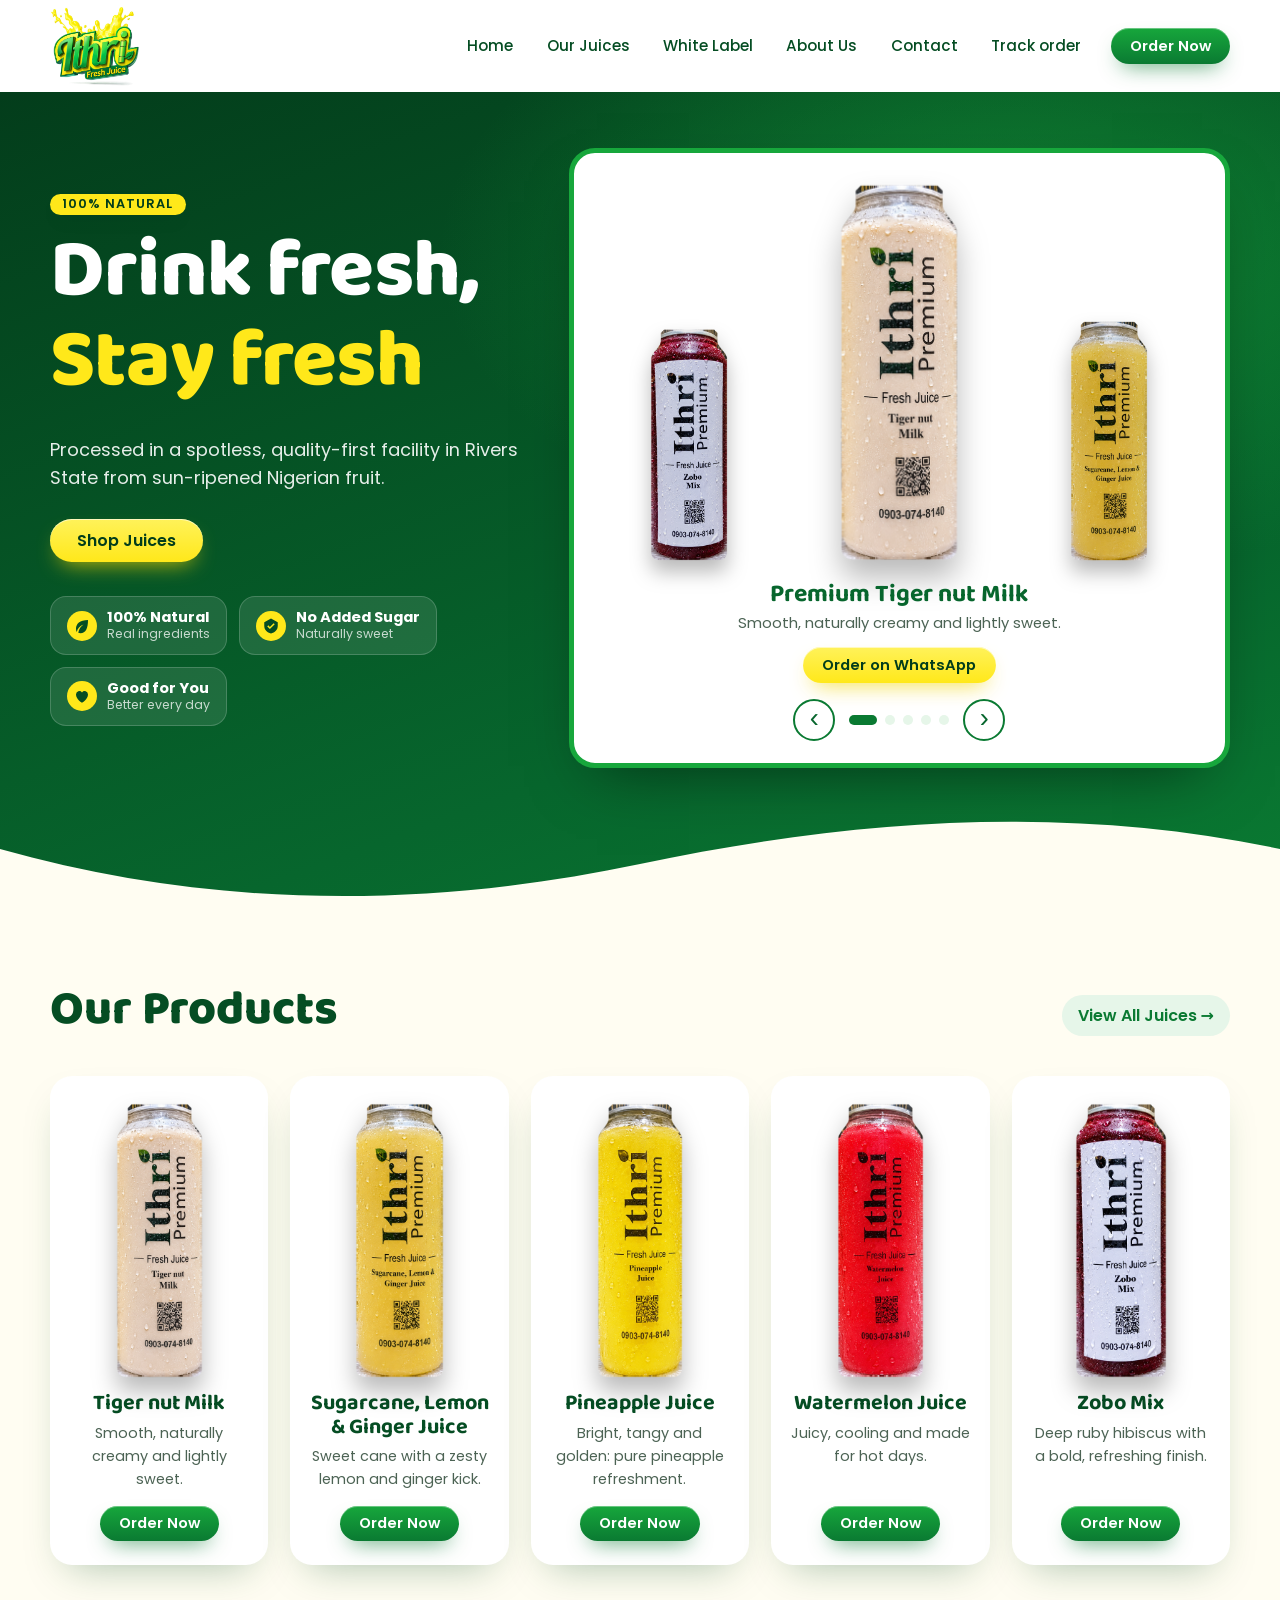
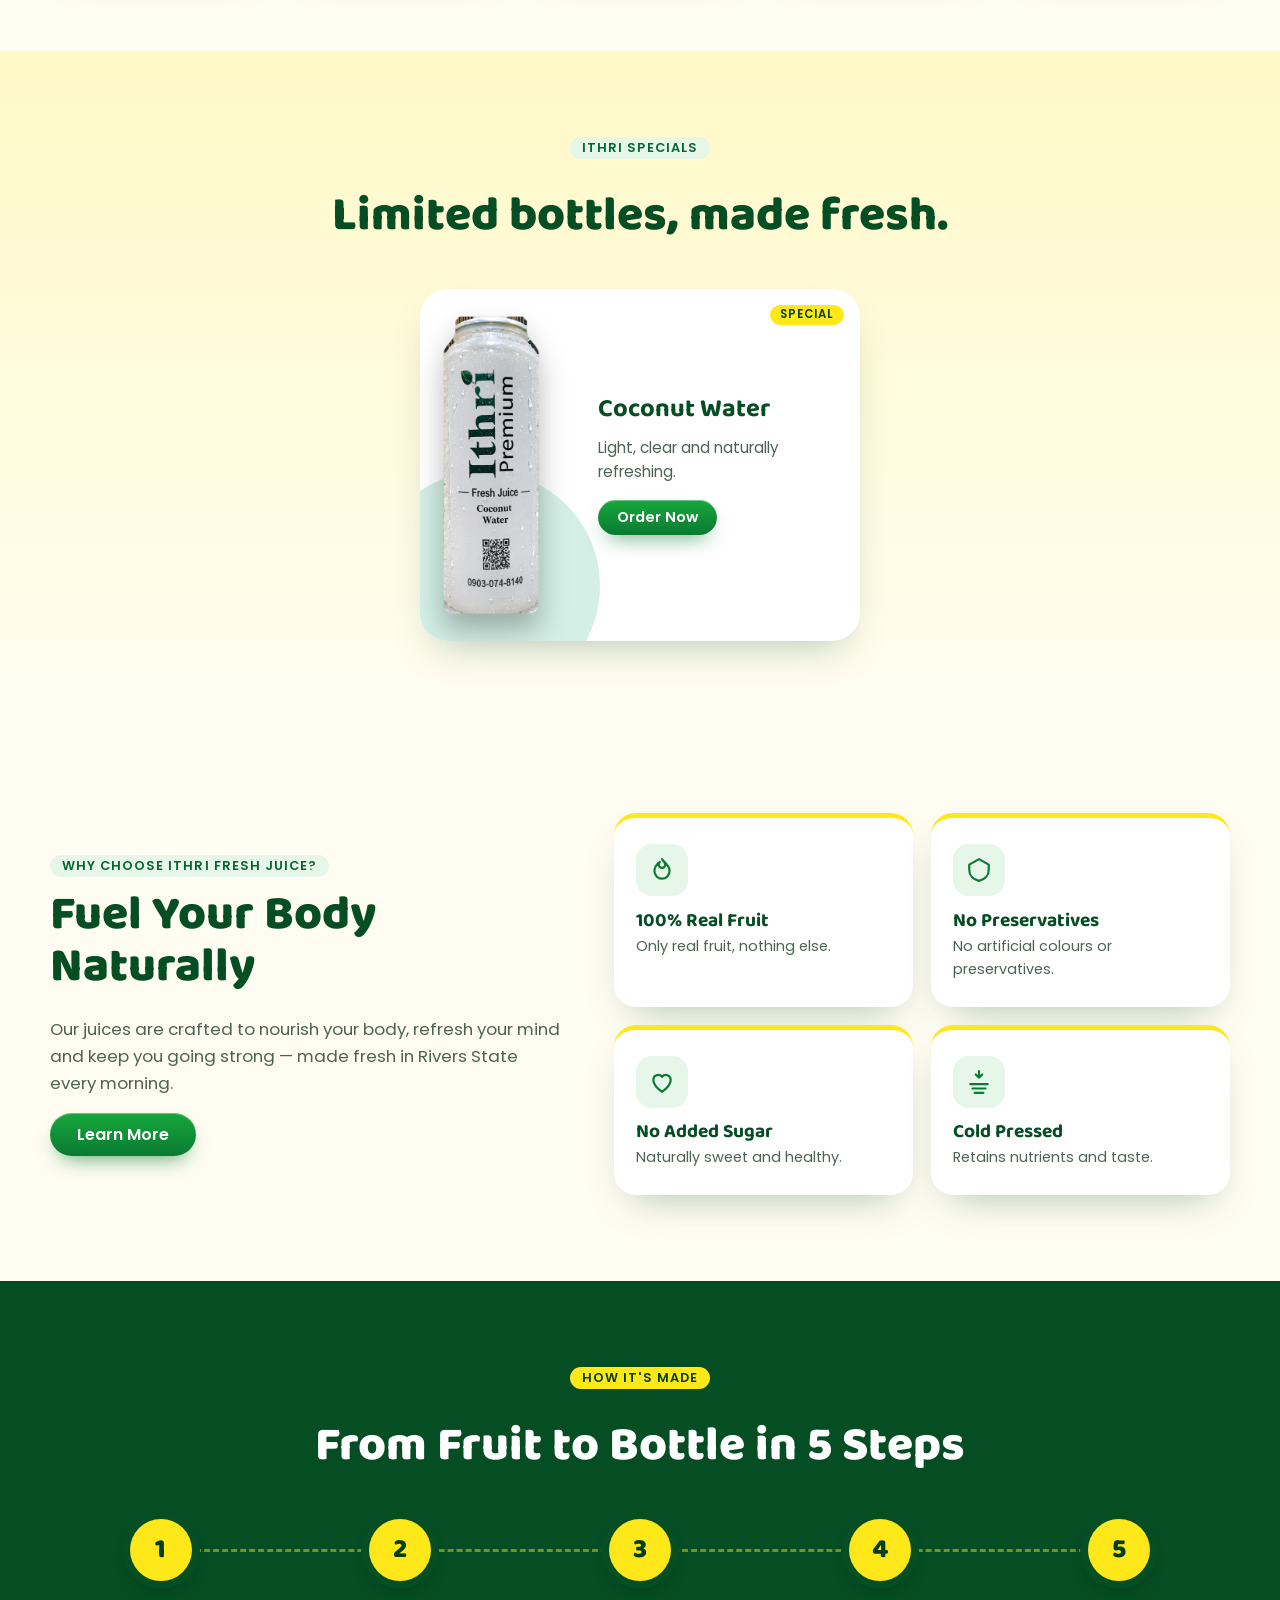
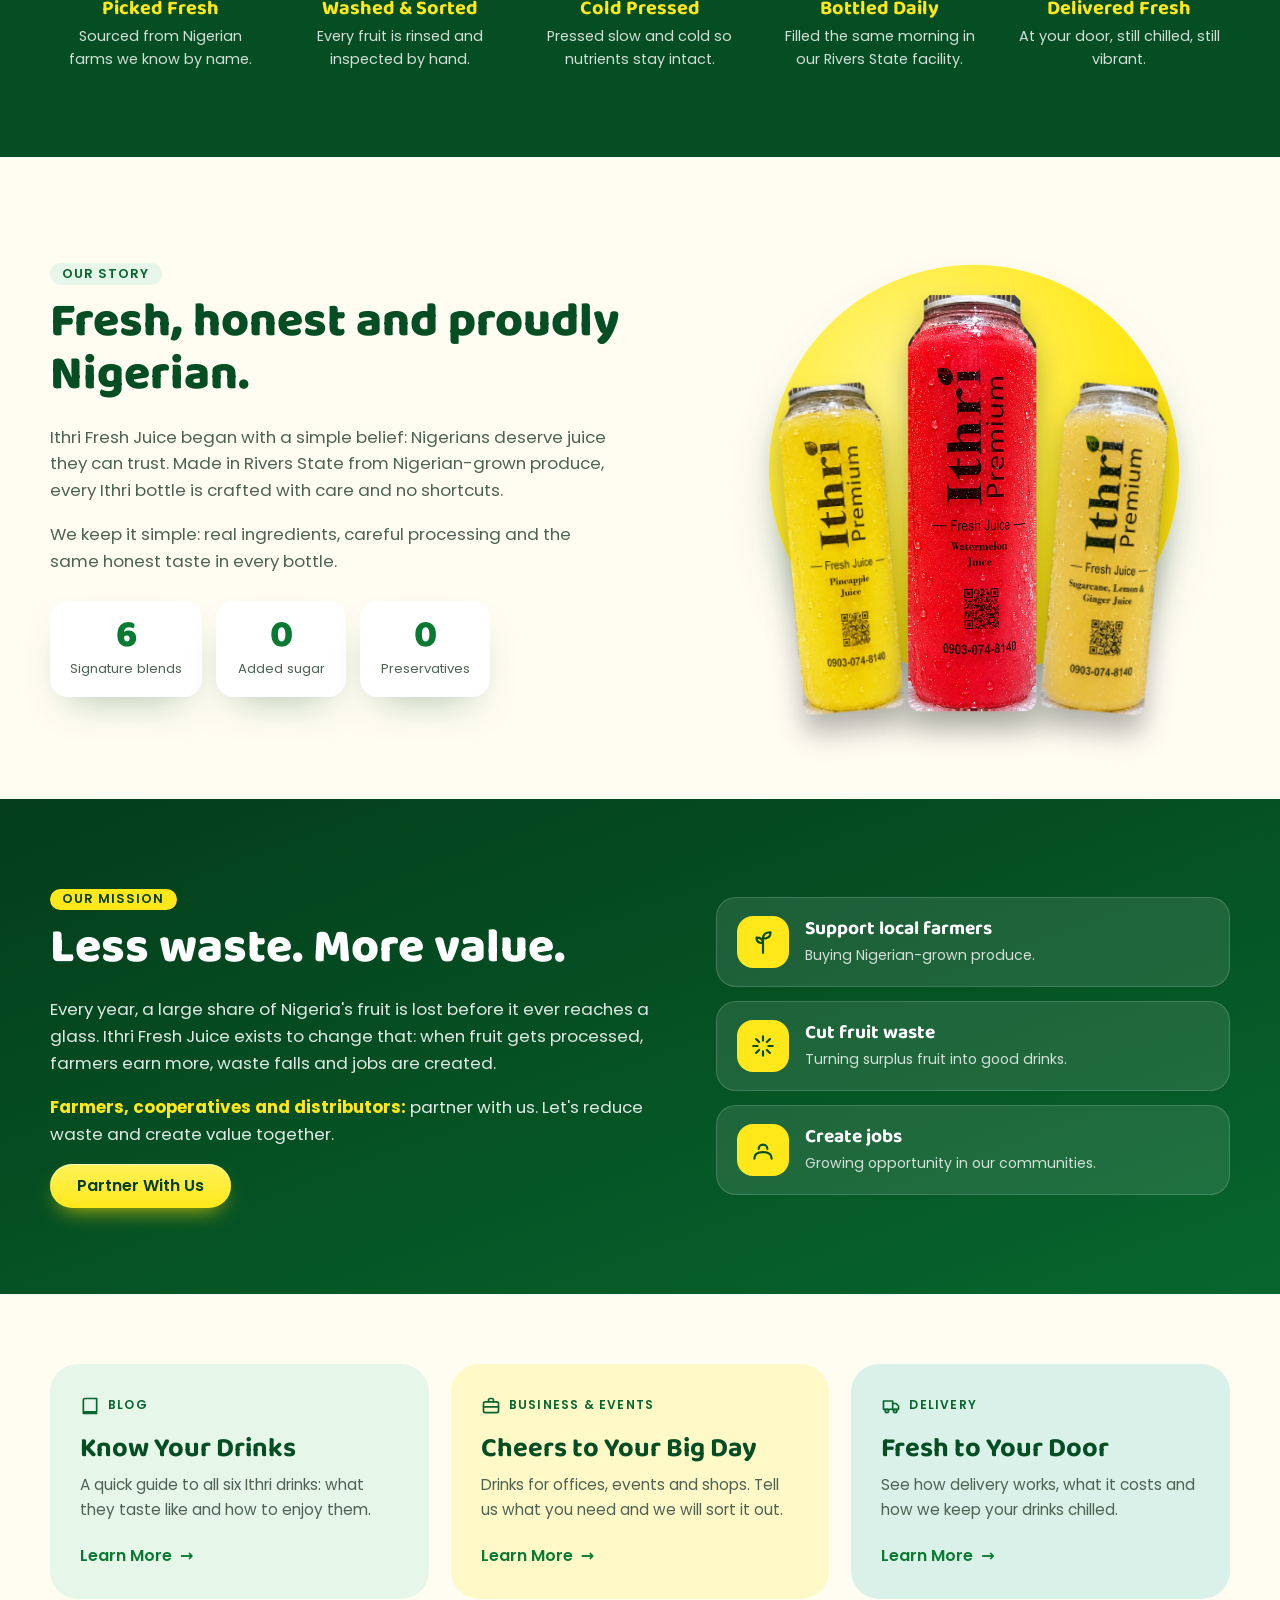
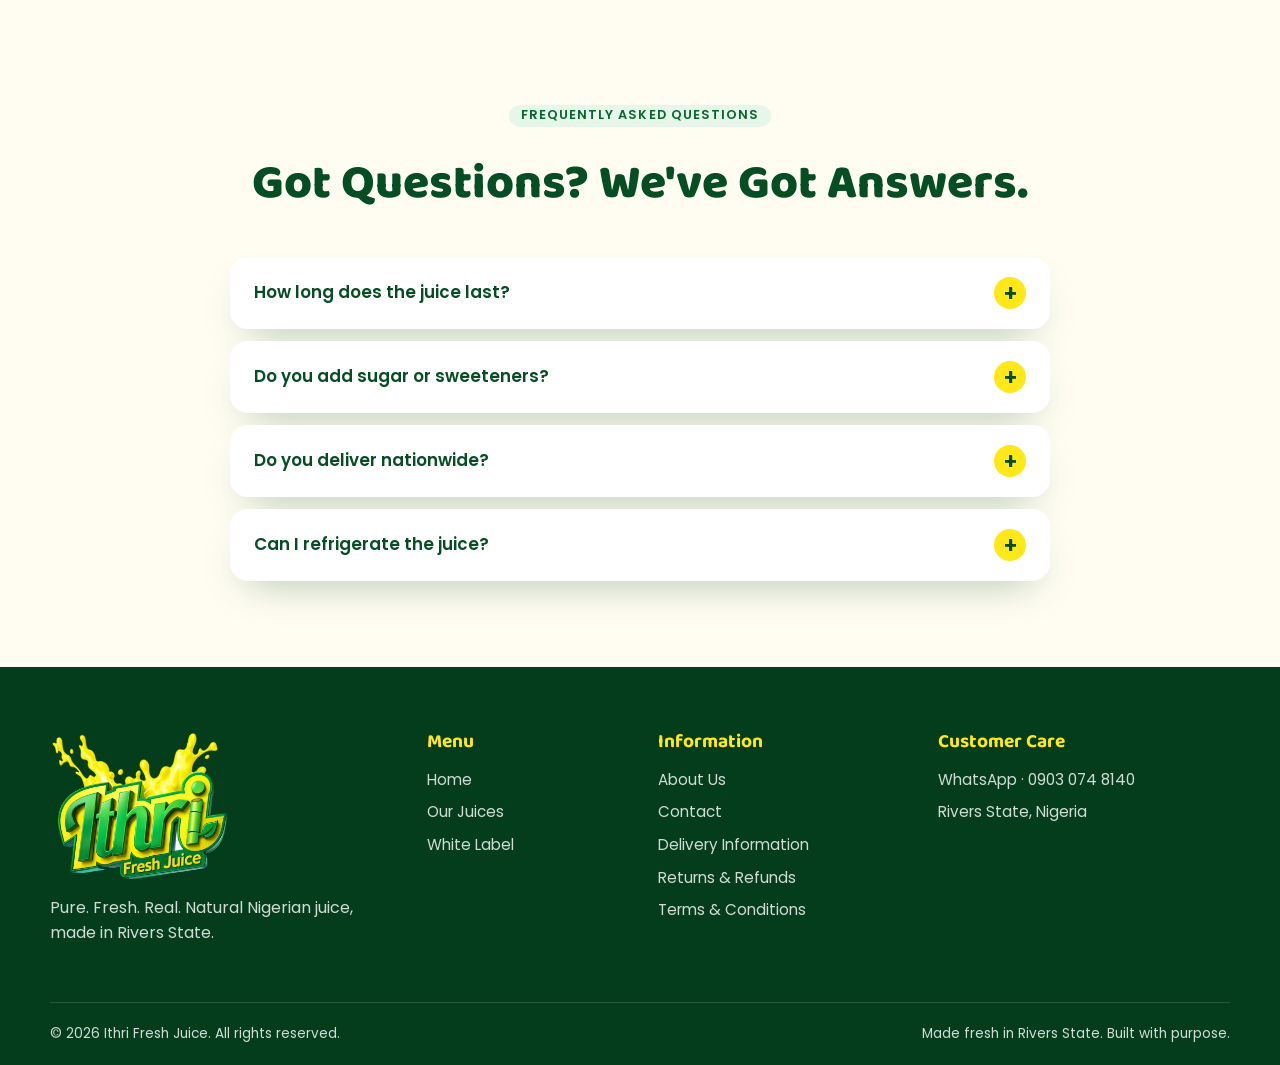
==== commit f9e276f6: "Update signature blends count from 7 to 6" ====
--- a/index.html
+++ b/index.html
@@ -193,7 +193,7 @@
         <p>Ithri Fresh Juice began with a simple belief: Nigerians deserve juice they can trust. Made in Rivers State from Nigerian-grown produce, every Ithri bottle is crafted with care and no shortcuts.</p>
         <p>We keep it simple: real ingredients, careful processing and the same honest taste in every bottle.</p>
         <ul class="stats">
-          <li><b>7</b><span>Signature blends</span></li>
+          <li><b>6</b><span>Signature blends</span></li>
           <li><b>0</b><span>Added sugar</span></li>
           <li><b>0</b><span>Preservatives</span></li>
         </ul>
